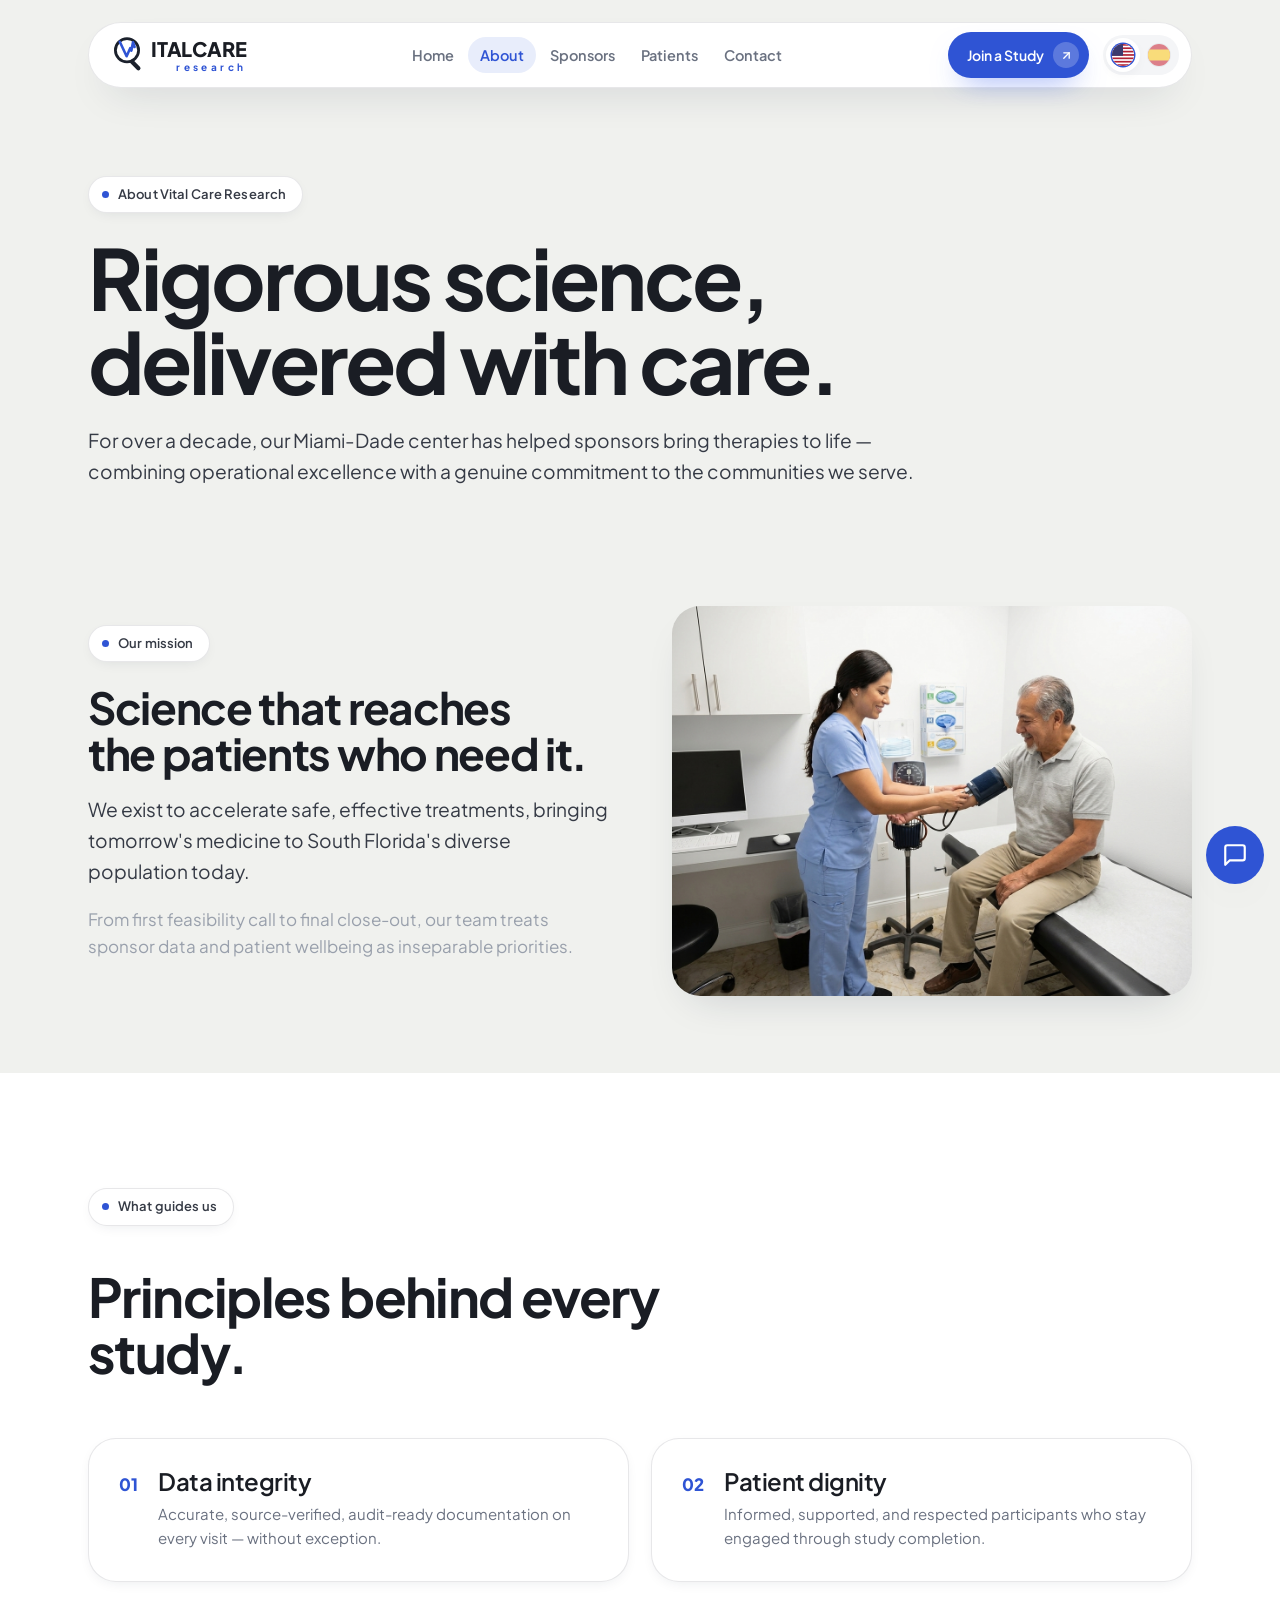
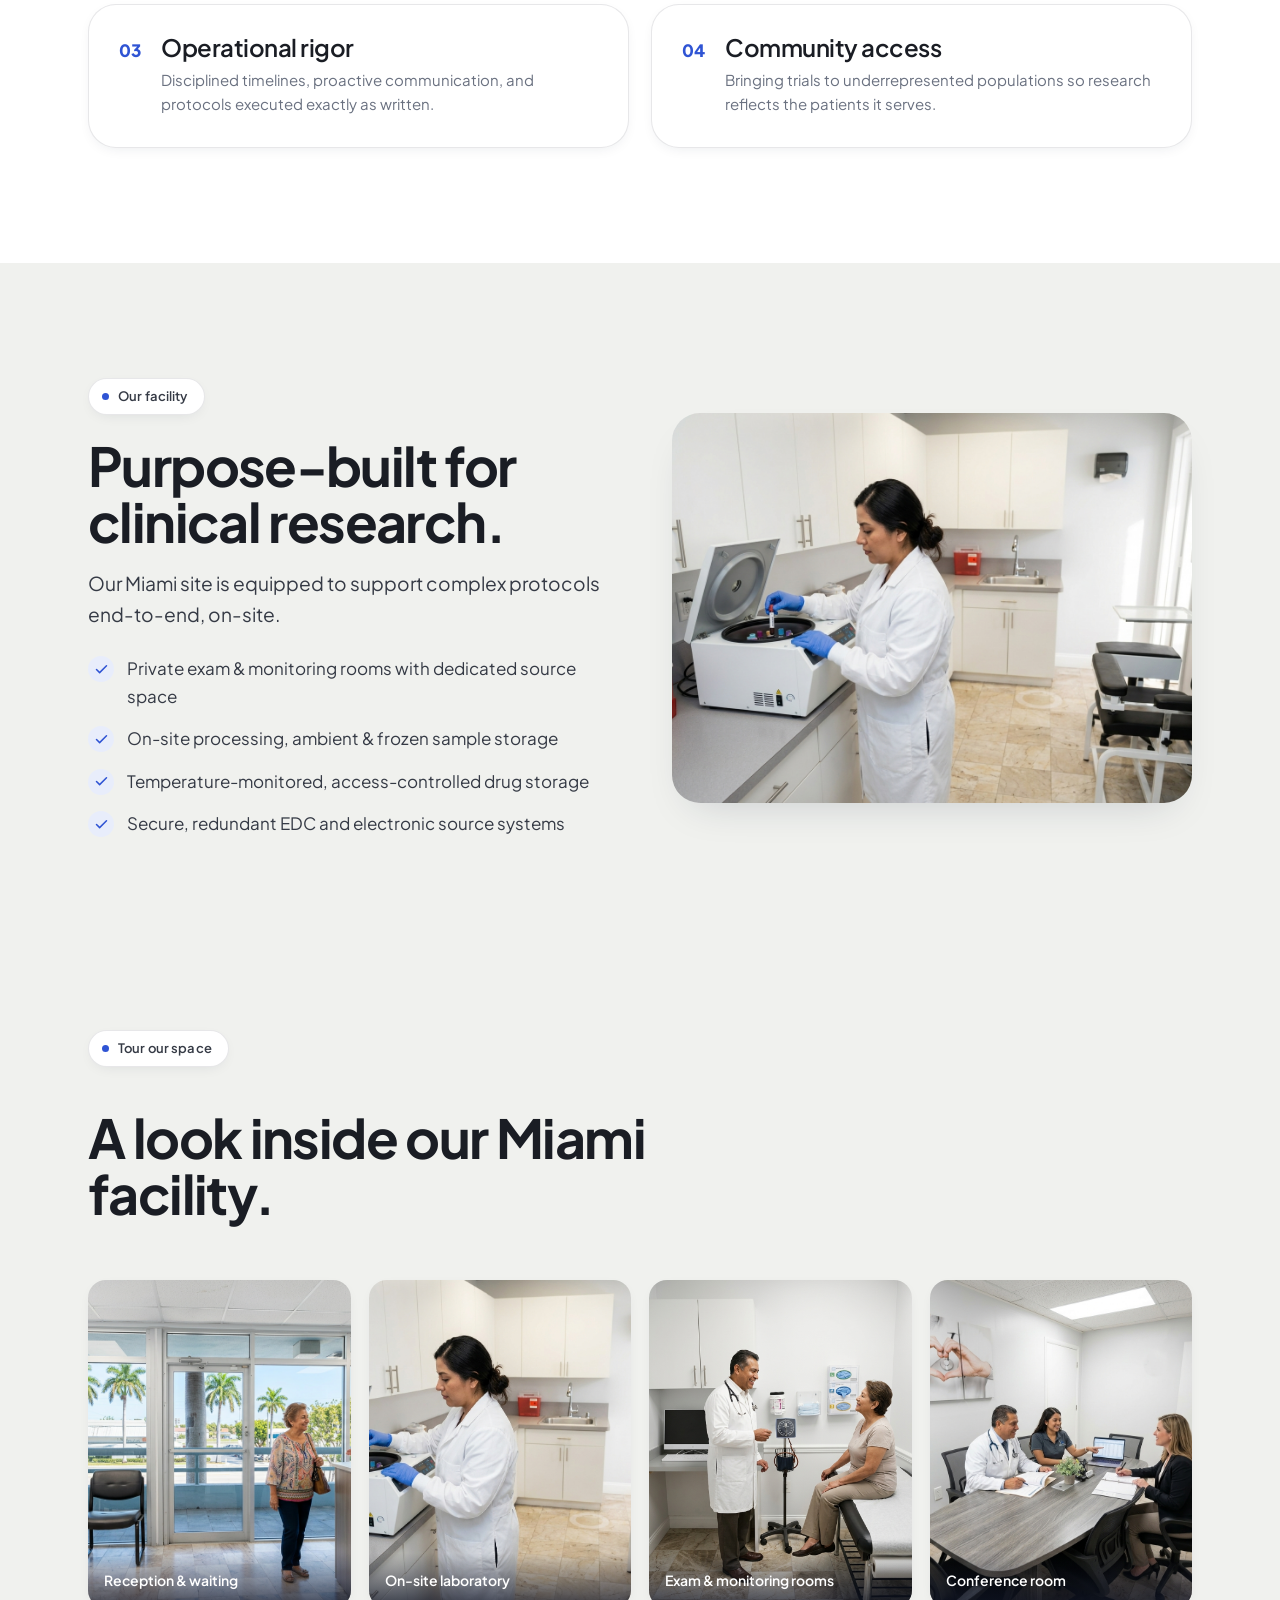
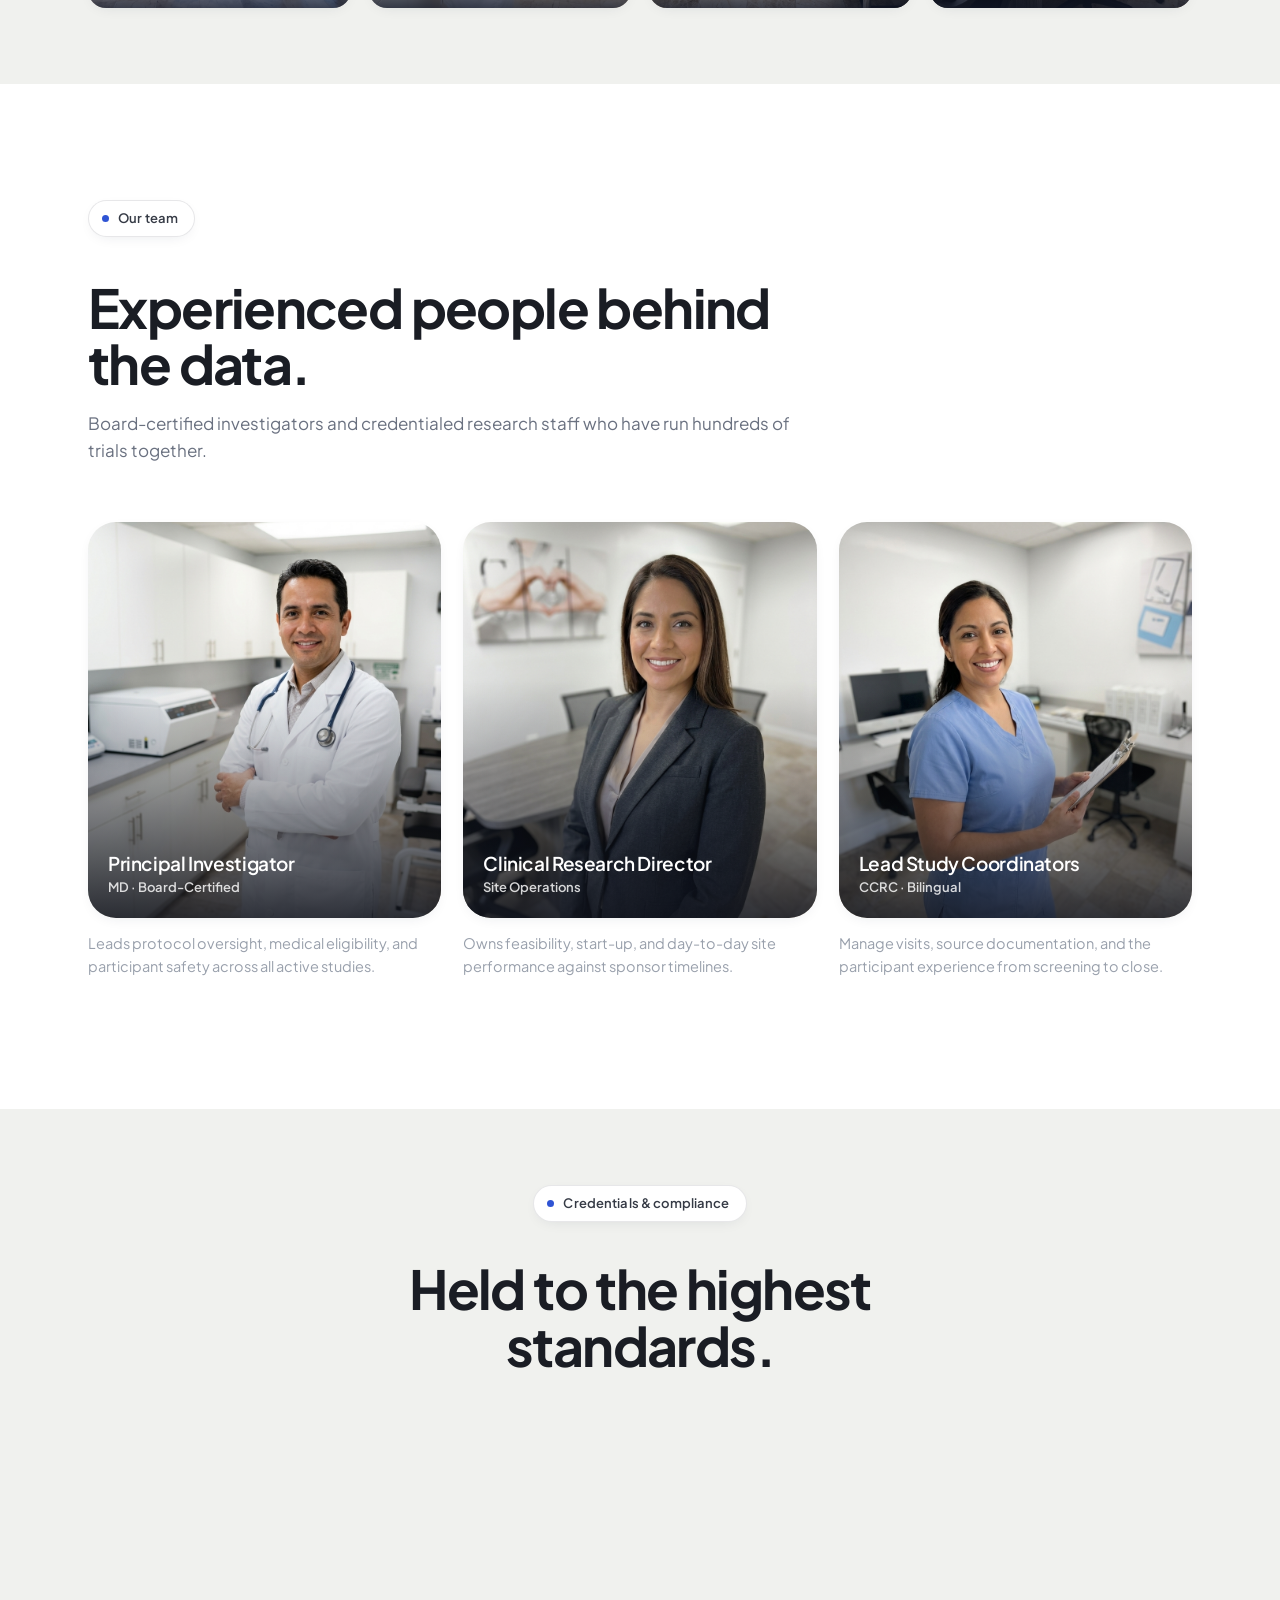
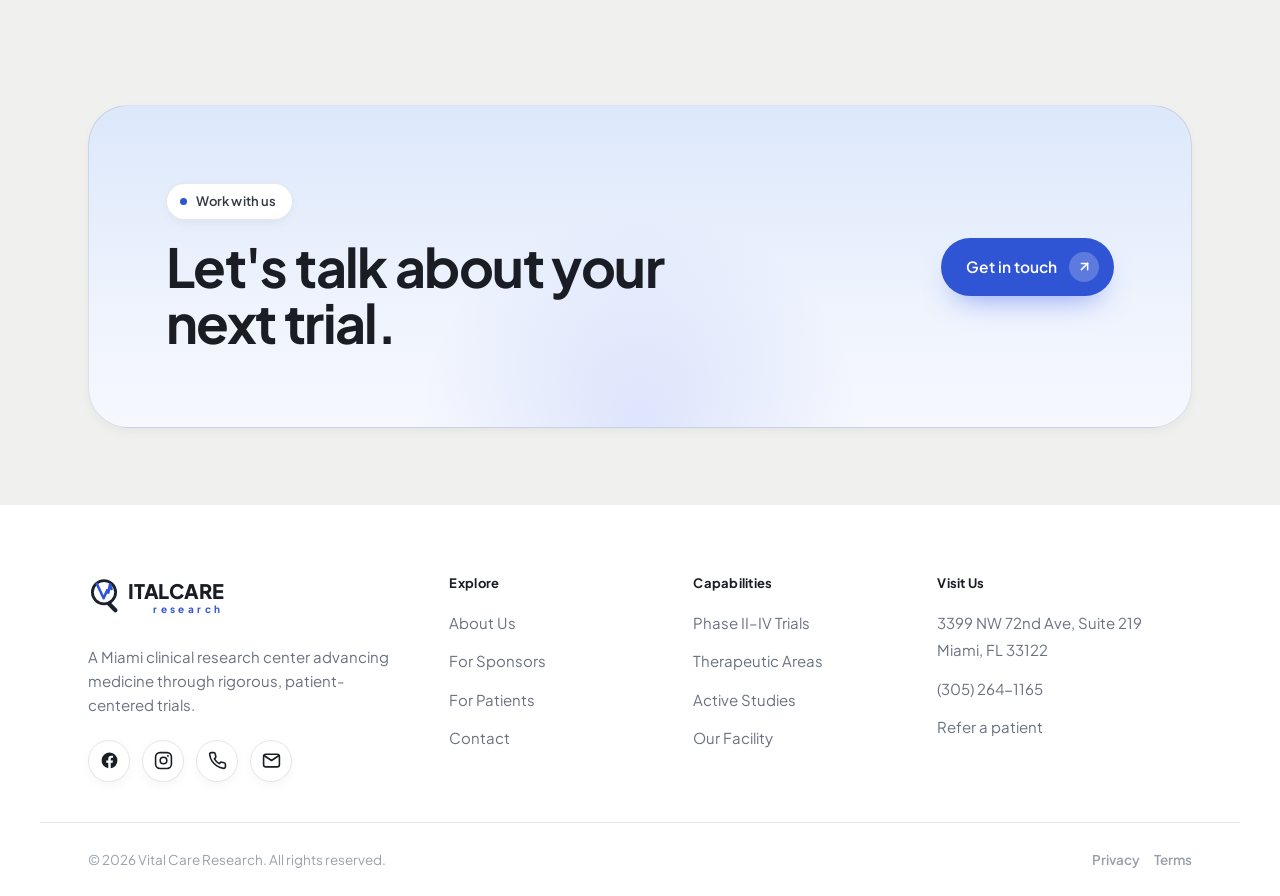
==== about.html @ e360ad40 "Update site content for psychiatry focus, contact info, and partner logos. Refresh phone and email, " ====
<!DOCTYPE html>
<html lang="en">
<head>
<meta charset="UTF-8">
<meta name="viewport" content="width=device-width, initial-scale=1, viewport-fit=cover">
<title>About — Vital Care Research</title>
<meta name="description" content="Learn about Vital Care Research, an experienced clinical research center in Miami, FL — our mission, our facility, our team, and our credentials.">
<link rel="icon" href="img/favicon.svg" type="image/svg+xml">
<link rel="preconnect" href="https://fonts.googleapis.com">
<link rel="preconnect" href="https://fonts.gstatic.com" crossorigin>
<link href="https://fonts.googleapis.com/css2?family=Plus+Jakarta+Sans:wght@400;500;600;700;800&display=swap" rel="stylesheet">
<link rel="stylesheet" href="assets/styles.css?v=11">
<style>
  .values-grid { display:grid; grid-template-columns:repeat(2,1fr); gap:22px; }
  .value { display:flex; gap:20px; align-items:flex-start; padding:30px; border:1px solid var(--line); border-radius:var(--radius-lg); background:var(--surface); box-shadow:var(--shadow-sm); transition:transform .3s var(--ease), box-shadow .3s; }
  .value:hover { transform:translateY(-5px); box-shadow:var(--shadow); }
  .value .n { font-weight:800; font-size:17px; color:var(--blue); flex:none; padding-top:2px; }
  .value h3 { margin-bottom:8px; }
  .value p { color:var(--body); font-size:15px; margin:0; }
  .team-grid { display:grid; grid-template-columns:repeat(3,1fr); gap:24px; }
  .member .avatar { width:100%; aspect-ratio:1/1.08; }
  .member h3 { font-size:20px; margin-top:18px; }
  .member .role { display:inline-block; font-size:12.5px; font-weight:600; color:var(--blue-deep); background:var(--blue-soft); padding:4px 12px; border-radius:100px; margin-top:8px; }
  .member p { color:var(--body); font-size:14.5px; margin-top:12px; }
  .creds { display:grid; grid-template-columns:repeat(4,1fr); gap:18px; }
  .cred { padding:28px; border:1px solid var(--line); border-radius:var(--radius-lg); background:var(--surface); box-shadow:var(--shadow-sm); text-align:center; }
  .cred .k { font-weight:800; font-size:21px; color:var(--green); }
  .cred .v { font-size:12.5px; font-weight:500; color:var(--muted); margin-top:8px; }
  @media (max-width:900px){ .values-grid,.team-grid{ grid-template-columns:1fr; } .creds{ grid-template-columns:1fr 1fr; } }
  @media (max-width:460px){ .creds{ grid-template-columns:1fr; } .value{ padding:22px; } }
</style>
</head>
<body data-page="about">
<div id="site-header"></div>

<section class="page-hero" data-screen-label="About hero">
  <div class="wrap">
    <span class="eyebrow reveal in"><span data-es="Acerca de Vital Care Research">About Vital Care Research</span></span>
    <h1 class="display reveal in" data-d="1" style="margin-top:22px; max-width:16ch;"><span data-es="Ciencia rigurosa, brindada con cuidado.">Rigorous science, delivered with care.</span></h1>
    <p class="lead reveal in" data-d="2"><span data-es="Durante más de una década, nuestro centro en Miami-Dade ha ayudado a los patrocinadores a dar vida a terapias, combinando la excelencia operativa con un compromiso genuino con las comunidades a las que servimos.">For over a decade, our Miami-Dade center has helped sponsors bring therapies to life — combining operational excellence with a genuine commitment to the communities we serve.</span></p>
  </div>
</section>

<!-- mission -->
<section class="section section--tight">
  <div class="wrap split">
    <div class="reveal">
      <span class="eyebrow"><span data-es="Nuestra misión">Our mission</span></span>
      <h2 class="title" style="margin-top:22px; font-size:clamp(28px,3.6vw,44px)"><span data-es="Ciencia que llega a quienes la necesitan.">Science that reaches<br>the patients who need it.</span></h2>
      <p class="lead" style="margin-top:18px;"><span data-es="Existimos para acelerar tratamientos seguros y eficaces, llevando la medicina del mañana a la diversa población del sur de Florida hoy.">We exist to accelerate safe, effective treatments, bringing tomorrow's medicine to South Florida's diverse population today.</span></p>
      <p class="muted"><span data-es="Desde la primera llamada de viabilidad hasta el cierre final, nuestro equipo trata los datos del patrocinador y el bienestar del paciente como prioridades inseparables.">From first feasibility call to final close-out, our team treats sponsor data and patient wellbeing as inseparable priorities.</span></p>
    </div>
    <div class="reveal" data-d="2">
      <img class="photo" src="img/bp.png" alt="Clinician taking a patient blood pressure" style="width:100%; aspect-ratio:4/3; border-radius:28px;">
    </div>
  </div>
</section>

<!-- values -->
<section class="section" style="background:var(--surface);" data-screen-label="Values">
  <div class="wrap">
    <div class="sec-head reveal">
      <span class="eyebrow"><span data-es="Lo que nos guía">What guides us</span></span>
      <h2 class="title" style="margin-top:22px;"><span data-es="Principios detrás de cada estudio.">Principles behind every study.</span></h2>
    </div>
    <div class="values-grid">
      <div class="value reveal"><span class="n">01</span><div><h3><span data-es="Integridad de los datos">Data integrity</span></h3><p><span data-es="Documentación precisa, verificada en la fuente y lista para auditorías en cada visita, sin excepción.">Accurate, source-verified, audit-ready documentation on every visit — without exception.</span></p></div></div>
      <div class="value reveal" data-d="1"><span class="n">02</span><div><h3><span data-es="Dignidad del paciente">Patient dignity</span></h3><p><span data-es="Participantes informados, apoyados y respetados que permanecen comprometidos hasta completar el estudio.">Informed, supported, and respected participants who stay engaged through study completion.</span></p></div></div>
      <div class="value reveal" data-d="2"><span class="n">03</span><div><h3><span data-es="Rigor operativo">Operational rigor</span></h3><p><span data-es="Cronogramas disciplinados, comunicación proactiva y protocolos ejecutados exactamente como están escritos.">Disciplined timelines, proactive communication, and protocols executed exactly as written.</span></p></div></div>
      <div class="value reveal" data-d="3"><span class="n">04</span><div><h3><span data-es="Acceso comunitario">Community access</span></h3><p><span data-es="Llevando los ensayos a poblaciones subrepresentadas para que la investigación refleje a los pacientes a los que sirve.">Bringing trials to underrepresented populations so research reflects the patients it serves.</span></p></div></div>
    </div>
  </div>
</section>

<!-- facility -->
<section class="section">
  <div class="wrap split">
    <div class="reveal" data-d="1" style="order:2;">
      <img class="photo" src="img/room.png" alt="Exam and monitoring room" style="width:100%; aspect-ratio:4/3; border-radius:28px;">
    </div>
    <div class="reveal" style="order:1;">
      <span class="eyebrow"><span data-es="Nuestras instalaciones">Our facility</span></span>
      <h2 class="title" style="margin-top:22px;"><span data-es="Diseñadas específicamente para la investigación clínica.">Purpose-built for clinical research.</span></h2>
      <p class="lead" style="margin-top:18px;"><span data-es="Nuestro sitio de Miami está equipado para respaldar protocolos complejos de principio a fin, en el sitio.">Our Miami site is equipped to support complex protocols end-to-end, on-site.</span></p>
      <ul class="ticks" style="margin-top:26px;">
        <li><span class="tk"><svg viewBox="0 0 24 24" fill="none" stroke="currentColor" stroke-width="2.4" stroke-linecap="round" stroke-linejoin="round"><polyline points="20 6 9 17 4 12"/></svg></span><span data-es="Salas privadas de examen y monitoreo con espacio dedicado para documentos fuente">Private exam &amp; monitoring rooms with dedicated source space</span></li>
        <li><span class="tk"><svg viewBox="0 0 24 24" fill="none" stroke="currentColor" stroke-width="2.4" stroke-linecap="round" stroke-linejoin="round"><polyline points="20 6 9 17 4 12"/></svg></span><span data-es="Procesamiento en el sitio y almacenamiento de muestras a temperatura ambiente y congeladas">On-site processing, ambient &amp; frozen sample storage</span></li>
        <li><span class="tk"><svg viewBox="0 0 24 24" fill="none" stroke="currentColor" stroke-width="2.4" stroke-linecap="round" stroke-linejoin="round"><polyline points="20 6 9 17 4 12"/></svg></span><span data-es="Almacenamiento de medicamentos con temperatura monitoreada y acceso controlado">Temperature-monitored, access-controlled drug storage</span></li>
        <li><span class="tk"><svg viewBox="0 0 24 24" fill="none" stroke="currentColor" stroke-width="2.4" stroke-linecap="round" stroke-linejoin="round"><polyline points="20 6 9 17 4 12"/></svg></span><span data-es="Sistemas EDC y de fuente electrónica seguros y redundantes">Secure, redundant EDC and electronic source systems</span></li>
      </ul>
    </div>
  </div>
</section>

<!-- room gallery -->
<section class="section section--tight" data-screen-label="Facility gallery">
  <div class="wrap">
    <div class="sec-head reveal">
      <span class="eyebrow"><span data-es="Recorra nuestro espacio">Tour our space</span></span>
      <h2 class="title" style="margin-top:22px;"><span data-es="Un vistazo a nuestras instalaciones en Miami.">A look inside our Miami facility.</span></h2>
    </div>
    <div class="gallery reveal">
      <figure><img src="img/reception.png" alt="Reception and waiting area"><figcaption><span data-es="Recepción y sala de espera">Reception &amp; waiting</span></figcaption></figure>
      <figure><img src="img/room.png" alt="On-site laboratory"><figcaption><span data-es="Laboratorio en el sitio">On-site laboratory</span></figcaption></figure>
      <figure><img src="img/hero.png" alt="Exam and monitoring room"><figcaption><span data-es="Salas de examen y monitoreo">Exam &amp; monitoring rooms</span></figcaption></figure>
      <figure><img src="img/sponsor.png" alt="Conference room"><figcaption><span data-es="Sala de conferencias">Conference room</span></figcaption></figure>
    </div>
  </div>
</section>

<!-- team -->
<section class="section" style="background:var(--surface);" data-screen-label="Team">
  <div class="wrap">
    <div class="sec-head reveal">
      <span class="eyebrow"><span data-es="Nuestro equipo">Our team</span></span>
      <h2 class="title" style="margin-top:22px;"><span data-es="Personas con experiencia detrás de los datos.">Experienced people behind the data.</span></h2>
      <p><span data-es="Investigadores certificados por la junta y personal de investigación acreditado que han realizado cientos de ensayos juntos.">Board-certified investigators and credentialed research staff who have run hundreds of trials together.</span></p>
    </div>
    <div class="spec-grid">
      <div class="reveal"><div class="spec"><img class="fill" src="img/pi.png" alt="Principal Investigator"><div class="ov"></div><div class="meta"><h3><span data-es="Investigador Principal">Principal Investigator</span></h3><div class="role"><span data-es="MD · Certificado por la Junta">MD · Board-Certified</span></div></div></div><p class="muted" style="margin-top:14px; font-size:14.5px;"><span data-es="Dirige la supervisión de protocolos, la elegibilidad médica y la seguridad de los participantes en todos los estudios activos.">Leads protocol oversight, medical eligibility, and participant safety across all active studies.</span></p></div>
      <div class="reveal" data-d="1"><div class="spec"><img class="fill" src="img/dir.png" alt="Clinical Research Director"><div class="ov"></div><div class="meta"><h3><span data-es="Directora de Investigación Clínica">Clinical Research Director</span></h3><div class="role"><span data-es="Operaciones del Sitio">Site Operations</span></div></div></div><p class="muted" style="margin-top:14px; font-size:14.5px;"><span data-es="Responsable de la viabilidad, la puesta en marcha y el desempeño diario del sitio frente a los cronogramas del patrocinador.">Owns feasibility, start-up, and day-to-day site performance against sponsor timelines.</span></p></div>
      <div class="reveal" data-d="2"><div class="spec"><img class="fill" src="img/coord.png" alt="Lead Study Coordinators"><div class="ov"></div><div class="meta"><h3><span data-es="Coordinadoras Principales de Estudio">Lead Study Coordinators</span></h3><div class="role"><span data-es="CCRC · Bilingüe">CCRC · Bilingual</span></div></div></div><p class="muted" style="margin-top:14px; font-size:14.5px;"><span data-es="Gestionan las visitas, la documentación fuente y la experiencia del participante desde la selección hasta el cierre.">Manage visits, source documentation, and the participant experience from screening to close.</span></p></div>
    </div>
  </div>
</section>

<!-- credentials -->
<section class="section section--tight">
  <div class="wrap">
    <div class="sec-head sec-head--center reveal">
      <span class="eyebrow"><span data-es="Credenciales y cumplimiento">Credentials &amp; compliance</span></span>
      <h2 class="title" style="margin-top:18px;"><span data-es="Sujetos a los más altos estándares.">Held to the highest standards.</span></h2>
    </div>
    <div class="creds reveal">
      <div class="cred"><div class="k">ICH-GCP</div><div class="v"><span data-es="Buenas Prácticas Clínicas">Good Clinical Practice</span></div></div>
      <div class="cred"><div class="k">FDA 21 CFR</div><div class="v"><span data-es="Cumple la Parte 11">Part 11 Compliant</span></div></div>
      <div class="cred"><div class="k">IRB</div><div class="v"><span data-es="Listo para IRB Central y Local">Central &amp; Local Ready</span></div></div>
      <div class="cred"><div class="k">HIPAA</div><div class="v"><span data-es="Privacidad protegida">Privacy Safeguarded</span></div></div>
    </div>
  </div>
</section>

<!-- CTA -->
<section class="section section--tight">
  <div class="wrap">
    <div class="cta-band reveal">
      <div class="glow"></div>
      <div style="position:relative; z-index:2; display:flex; justify-content:space-between; align-items:center; gap:40px; flex-wrap:wrap;">
        <div style="max-width:560px;">
          <span class="eyebrow"><span data-es="Trabaje con nosotros">Work with us</span></span>
          <h2 class="title" style="margin-top:18px;"><span data-es="Hablemos de su próximo ensayo.">Let's talk about your next trial.</span></h2>
        </div>
        <a class="btn btn-primary" href="contact.html"><span data-es="Póngase en contacto">Get in touch</span><span class="circle"><svg viewBox="0 0 24 24" fill="none" stroke="currentColor" stroke-width="2.4" stroke-linecap="round" stroke-linejoin="round"><line x1="7" y1="17" x2="17" y2="7"/><polyline points="7 7 17 7 17 17"/></svg></span></a>
      </div>
    </div>
  </div>
</section>

<div id="site-footer"></div>
<script src="assets/i18n.js?v=11"></script>
<script src="assets/site.js?v=11"></script>
<script src="assets/chatbot.js?v=11"></script>
</body>
</html>
---- assets/styles.css ----
/* ============================================================
   VITAL CARE RESEARCH — Design System v3
   Azure blue + forest green · glassy, rounded, airy, human
   ============================================================ */

:root {
  /* surfaces */
  --bg:      #f0f1ee;   /* light cool-gray page */
  --surface: #ffffff;   /* cards */
  --panel:   #f4f5f7;   /* inner panels */

  /* ink / text */
  --ink:   #1a1d24;     /* headings (cool charcoal) */
  --ink-2: #353a45;
  --body:  #6a7180;     /* body text */
  --muted: #99a0ac;

  /* brand — deep confident blue */
  --blue:      #2f54d4;
  --blue-deep: #2442ad;
  --blue-soft: #e8edfb;

  /* dark — charcoal ink (repurposed) */
  --green:      #1b212c;
  --green-deep: #11151d;
  --green-soft: #eef0f3;

  /* lines */
  --line:   rgba(20,25,40,0.10);
  --line-2: rgba(20,25,40,0.055);

  --f-sans: "Plus Jakarta Sans", system-ui, -apple-system, sans-serif;

  --maxw: 1200px;
  --pad: clamp(18px, 4vw, 48px);
  --radius: 18px;
  --radius-lg: 28px;
  --radius-xl: 40px;

  --shadow-sm: 0 4px 16px -8px rgba(25,35,60,0.16);
  --shadow:    0 18px 44px -22px rgba(25,35,60,0.22);
  --shadow-lg: 0 40px 90px -34px rgba(25,35,60,0.28);

  --ease: cubic-bezier(.22,.61,.36,1);
}

* { box-sizing: border-box; }
html { scroll-behavior: smooth; }

body {
  margin: 0;
  background: var(--bg);
  color: var(--body);
  font-family: var(--f-sans);
  font-size: 17px;
  line-height: 1.62;
  -webkit-font-smoothing: antialiased;
  text-rendering: optimizeLegibility;
  overflow-x: hidden;
}

img { max-width: 100%; display: block; }
a { color: inherit; text-decoration: none; }

/* ---------- layout ---------- */
.wrap { max-width: var(--maxw); margin: 0 auto; padding-inline: var(--pad); }
.section { position: relative; z-index: 1; padding-block: clamp(64px, 9vw, 128px); }
.section--tight { padding-block: clamp(44px, 6vw, 84px); }

/* rounded white "sheet" sections (Mind Haven style) */
.sheet { background: var(--surface); border-radius: var(--radius-xl); box-shadow: var(--shadow-sm); }
.sheet-wrap { max-width: 1320px; margin: 0 auto; padding-inline: clamp(12px, 2.4vw, 28px); }

/* ---------- typography ---------- */
h1, h2, h3, h4 { font-family: var(--f-sans); font-weight: 700; line-height: 1.05; letter-spacing: -0.02em; margin: 0; color: var(--ink); }
.display { font-size: clamp(42px, 6.6vw, 84px); font-weight: 700; letter-spacing: -0.035em; line-height: 1.0; }
h2.title { font-size: clamp(30px, 4.2vw, 54px); font-weight: 700; letter-spacing: -0.03em; }
h3 { font-size: clamp(19px, 1.9vw, 24px); font-weight: 600; }
p { margin: 0 0 1em; }
.lead { font-size: clamp(17px, 1.5vw, 21px); line-height: 1.6; color: var(--ink-2); max-width: 60ch; }
.muted { color: var(--muted); }

/* pill section label (outlined) */
.eyebrow {
  display: inline-flex; align-items: center; gap: 9px;
  font-size: 13px; font-weight: 600; letter-spacing: 0.01em;
  color: var(--ink-2); background: var(--surface); border: 1px solid var(--line);
  padding: 7px 16px 7px 13px; border-radius: 100px; box-shadow: var(--shadow-sm);
}
.eyebrow::before { content: ""; width: 7px; height: 7px; border-radius: 50%; background: var(--blue); }
.eyebrow--light { color: #fff; background: rgba(255,255,255,0.16); border-color: rgba(255,255,255,0.25); backdrop-filter: blur(6px); box-shadow: none; }
.eyebrow--light::before { background: #fff; }

/* ---------- buttons ---------- */
.btn {
  display: inline-flex; align-items: center; gap: 12px;
  font-family: var(--f-sans); font-weight: 600; font-size: 15.5px;
  padding: 13px 14px 13px 24px; border-radius: 100px;
  border: 1.5px solid transparent; cursor: pointer;
  transition: transform .25s var(--ease), box-shadow .25s var(--ease), background .25s, color .25s, border-color .25s;
  white-space: nowrap;
}
.btn.no-circle { padding: 14px 26px; }
.btn .circle {
  width: 30px; height: 30px; border-radius: 50%; flex: none;
  display: inline-flex; align-items: center; justify-content: center;
  background: rgba(255,255,255,0.22); transition: transform .3s var(--ease), background .3s;
}
.btn .circle svg { width: 15px; height: 15px; }
.btn:hover .circle { transform: rotate(-45deg); }

.btn-primary { background: var(--blue); color: #fff; box-shadow: 0 14px 30px -14px rgba(47,86,236,0.6); }
.btn-primary:hover { background: var(--blue-deep); transform: translateY(-2px); box-shadow: 0 20px 42px -16px rgba(47,86,236,0.7); }
.btn-dark { background: var(--green); color: #fff; box-shadow: 0 14px 30px -14px rgba(27,33,44,0.55); }
.btn-dark:hover { background: var(--green-deep); transform: translateY(-2px); }
.btn-blue { background: var(--blue); color: #fff; box-shadow: 0 14px 30px -14px rgba(47,86,236,0.6); }
.btn-blue:hover { background: var(--blue-deep); transform: translateY(-2px); }
.btn-ghost { background: var(--surface); color: var(--ink); border-color: var(--line); box-shadow: var(--shadow-sm); }
.btn-ghost:hover { border-color: var(--blue); color: var(--blue); transform: translateY(-2px); }
.btn-ghost .circle { background: var(--blue-soft); color: var(--blue); }
.btn-outline { background: transparent; color: #fff; border-color: rgba(255,255,255,0.55); }
.btn-outline:hover { background: rgba(255,255,255,0.12); transform: translateY(-2px); }
.btn-outline .circle { background: rgba(255,255,255,0.18); }
.btn-light { background: #fff; color: var(--blue); box-shadow: var(--shadow); }
.btn-light:hover { transform: translateY(-2px); box-shadow: var(--shadow-lg); }
.btn-light .circle { background: var(--blue-soft); }

/* ---------- header / floating pill nav ---------- */
.site-header { position: sticky; top: 0; z-index: 60; padding-top: clamp(12px, 1.8vw, 22px); transition: padding .3s; }
.site-header.scrolled { padding-top: 10px; }
.nav {
  position: relative;
  width: 100%;
  background: var(--surface); border: 1px solid var(--line);
  border-radius: 100px; box-shadow: var(--shadow);
  display: flex; align-items: center; justify-content: space-between;
  height: 66px; padding: 0 12px 0 22px;
}
.nav-links { display: flex; align-items: center; gap: 2px; list-style: none; margin: 0; padding: 0; }
.nav-links a:not(.btn) { font-weight: 600; font-size: 14.5px; color: var(--body); padding: 9px 12px; border-radius: 100px; transition: color .2s, background .2s; }
.nav-menu-cta { display: none; }
.nav-links a:not(.btn):hover { color: var(--ink); background: var(--panel); }
.nav-links a:not(.btn).active { color: var(--blue); background: var(--blue-soft); }
.nav-right { display: flex; align-items: center; gap: 14px; }
.nav-phone { font-weight: 600; font-size: 14.5px; color: var(--body); display: inline-flex; align-items: center; gap: 8px; white-space: nowrap; }
.nav-phone:hover { color: var(--blue); }
.nav-phone svg { width: 16px; height: 16px; color: var(--blue); }

/* logo lockup */
.logo { display: inline-flex; align-items: center; gap: 0px; }
.logo .mark { width: 40px; height: 40px; flex: none; color: var(--green); }
.logo .word { display: flex; flex-direction: column; line-height: 1; }
.logo .word .top { font-weight: 800; font-size: 20px; letter-spacing: -0.01em; color: var(--ink); }
.logo .word .sub { font-weight: 700; font-size: 10px; letter-spacing: 0.34em; color: var(--blue); text-transform: lowercase; align-self: flex-end; margin-top: 3px; }
.logo .pulse-line { color: var(--blue); transform-origin: center; transform-box: fill-box; }
.logo:hover .pulse-line { animation: beat 1s var(--ease); }
@keyframes beat { 0%,100% { transform: scale(1); } 30% { transform: scale(1.1); } 45% { transform: scale(0.97); } }
.logo--light .mark { color: #fff; }
.logo--light .word .top { color: #fff; }
.logo--light .word .sub { color: rgba(255,255,255,0.85); }

.menu-btn { display: none; background: var(--panel); border: none; border-radius: 50%; width: 42px; height: 42px; cursor: pointer; align-items: center; justify-content: center; color: var(--ink); }
.menu-btn svg { width: 22px; height: 22px; }

/* compact nav CTA */
.nav .btn-primary { font-size: 14px; padding: 9px 9px 9px 18px; gap: 9px; }
.nav .btn-primary .circle { width: 26px; height: 26px; }
.nav .btn-primary .circle svg { width: 13px; height: 13px; }

/* language toggle (flags) */
.lang-toggle { display: inline-flex; align-items: center; gap: 2px; background: var(--panel); border-radius: 100px; padding: 3px; }
.lang-btn { display: inline-flex; align-items: center; justify-content: center; width: 34px; height: 34px; border: none; background: transparent; border-radius: 50%; cursor: pointer; padding: 0; transition: background .2s, transform .2s; position: relative; }
.lang-btn:hover { transform: translateY(-1px); }
.lang-btn .flag { width: 22px; height: 22px; border-radius: 50%; overflow: hidden; box-shadow: 0 0 0 1px var(--line); display: block; opacity: .5; transition: opacity .2s; }
.lang-btn.active { background: var(--surface); box-shadow: var(--shadow-sm); }
.lang-btn.active .flag { opacity: 1; box-shadow: 0 0 0 1.5px var(--blue); }
.lang-btn .flag svg { width: 100%; height: 100%; display: block; }

/* ---------- footer ---------- */
.site-footer { position: relative; z-index: 1; background: var(--surface); }
.footer-grid { display: grid; grid-template-columns: 1.6fr 1fr 1fr 1.3fr; gap: 48px; padding-block: 72px 40px; }
.footer-grid h4 { font-size: 13px; letter-spacing: 0.02em; color: var(--ink); margin-bottom: 18px; font-weight: 700; }
.footer-grid ul { list-style: none; margin: 0; padding: 0; display: flex; flex-direction: column; gap: 11px; }
.footer-grid a { color: var(--body); font-size: 15px; transition: color .2s; }
.footer-grid a:hover { color: var(--green); }
.footer-blurb { color: var(--body); font-size: 15px; max-width: 32ch; margin-top: 20px; }
.footer-social { display: flex; gap: 12px; margin-top: 22px; }
.footer-social a { width: 42px; height: 42px; border-radius: 50%; display: inline-flex; align-items: center; justify-content: center; background: var(--surface); border: 1px solid var(--line); color: var(--ink); box-shadow: var(--shadow-sm); transition: transform .25s var(--ease), background .25s, color .25s, border-color .25s; }
.footer-social a:hover { background: var(--blue); color: #fff; border-color: var(--blue); transform: translateY(-3px); }
.footer-social svg { width: 19px; height: 19px; }
.footer-bottom { display: flex; justify-content: space-between; align-items: center; gap: 20px; flex-wrap: wrap; padding-block: 26px; border-top: 1px solid var(--line); color: var(--muted); font-size: 13.5px; }
.footer-legal { display: inline-flex; align-items: center; gap: 14px; }
.footer-legal a { color: var(--muted); font-weight: 600; transition: color .2s; }
.footer-legal a:hover { color: var(--blue); }

/* legal pages */
.legal { max-width: 760px; }
.legal .updated { font-size: 14px; color: var(--muted); margin-top: 12px; }
.legal h2 { font-size: clamp(20px, 2.2vw, 26px); margin: 2.2em 0 0.65em; }
.legal h2:first-of-type { margin-top: 0; }
.legal p, .legal li { color: var(--body); font-size: 16px; line-height: 1.65; }
.legal ul { margin: 0.6em 0 1em; padding-left: 1.25em; }
.legal li { margin-bottom: 0.45em; }
.legal a { color: var(--blue); font-weight: 600; }
.legal a:hover { color: var(--blue-deep); }

/* ---------- cards ---------- */
.card { background: var(--surface); border: 1px solid var(--line); border-radius: var(--radius-lg); padding: 32px; box-shadow: var(--shadow-sm); transition: transform .35s var(--ease), box-shadow .35s; position: relative; overflow: hidden; }
.card:hover { transform: translateY(-6px); box-shadow: var(--shadow); }
.card .ico { width: 56px; height: 56px; border-radius: 16px; display: flex; align-items: center; justify-content: center; background: var(--blue-soft); color: var(--blue-deep); margin-bottom: 22px; animation: icoFloat 3.6s ease-in-out infinite; }
.card .ico svg { width: 27px; height: 27px; transform-origin: center; transition: transform .4s var(--ease); animation: icoPulse 2.8s ease-in-out infinite; }
.card:nth-child(2) .ico svg { animation-delay: .45s; }
.card:nth-child(3) .ico svg { animation-delay: .9s; }
.card:nth-child(4) .ico svg { animation-delay: 1.3s; }
.card:nth-child(5) .ico svg { animation-delay: .6s; }
.card:nth-child(6) .ico svg { animation-delay: 1.05s; }
.card:hover .ico { animation: none; }
.card:hover .ico svg { animation-play-state: paused; transform: scale(1.16); }
@keyframes icoFloat { 0%,100% { transform: translateY(0); } 50% { transform: translateY(-4px); } }
@keyframes icoPulse { 0%,100% { transform: scale(1) rotate(0deg); } 50% { transform: scale(1.13) rotate(-2deg); } }
/* ECG / heartbeat draw */
.ico .ecg { stroke-dasharray: 44; stroke-dashoffset: 44; animation: ecgDraw 2.6s ease-in-out infinite; }
@keyframes ecgDraw { 0% { stroke-dashoffset: 44; } 45% { stroke-dashoffset: 0; } 80%,100% { stroke-dashoffset: 0; } }
.card:hover .ico .ecg { animation-duration: 1.1s; }
@media (prefers-reduced-motion: reduce) { .card .ico, .card .ico svg, .ico .ecg { animation: none !important; } }
.card h3 { margin-bottom: 10px; }
.card p { color: var(--body); font-size: 15.5px; margin: 0; }
.card.green .ico { background: var(--blue-soft); color: var(--blue-deep); }

.panel { background: var(--surface); border: 1px solid var(--line); border-radius: var(--radius-lg); box-shadow: var(--shadow); }

/* glass (over blue hero) */
.glass { background: rgba(255,255,255,0.13); backdrop-filter: blur(16px) saturate(140%); -webkit-backdrop-filter: blur(16px) saturate(140%); border: 1px solid rgba(255,255,255,0.26); border-radius: var(--radius-lg); color: #fff; box-shadow: 0 20px 50px -20px rgba(8,30,60,0.45); }

/* ---------- stats ---------- */
.stats { display: grid; grid-template-columns: repeat(4, 1fr); gap: 20px; }
.stat { background: var(--surface); border: 1px solid var(--line); border-radius: var(--radius-lg); padding: 34px 30px; box-shadow: var(--shadow-sm); transition: transform .35s var(--ease), box-shadow .35s; }
.stat:hover { transform: translateY(-4px); box-shadow: var(--shadow); }
.stat .num { font-weight: 700; font-size: clamp(38px, 4.4vw, 56px); letter-spacing: -0.04em; line-height: 1; color: var(--green); display: flex; align-items: baseline; gap: 3px; }
.stat .num .suf { color: var(--blue); }
.stat .lbl { margin-top: 12px; color: var(--muted); font-size: 14.5px; font-weight: 500; }

/* ---------- placeholder media ---------- */
.ph { position: relative; border-radius: var(--radius-lg); overflow: hidden; background: linear-gradient(160deg, var(--blue-soft), var(--panel)); border: 1px solid var(--line); display: flex; align-items: center; justify-content: center; color: var(--muted); }
.ph .tag { font-size: 12.5px; font-weight: 600; letter-spacing: 0.02em; color: var(--muted); background: rgba(255,255,255,0.78); padding: 8px 14px; border-radius: 100px; border: 1px solid var(--line); }
image-slot { border-radius: var(--radius-lg); box-shadow: var(--shadow); display: block; }

/* ---------- chips ---------- */
.chip { display: inline-flex; align-items: center; gap: 9px; font-size: 14px; font-weight: 600; padding: 10px 18px; border-radius: 100px; border: 1px solid var(--line); color: var(--ink-2); background: var(--surface); box-shadow: var(--shadow-sm); transition: all .25s var(--ease); }
.chip:hover { border-color: var(--blue); color: var(--blue-deep); transform: translateY(-2px); }
.chip .dot { width: 8px; height: 8px; border-radius: 50%; background: var(--blue); }

/* ---------- scroll reveal ---------- */
.reveal { opacity: 0; transform: translateY(24px); transition: opacity .7s var(--ease), transform .7s var(--ease); }
.reveal.in { opacity: 1; transform: none; }
.reveal[data-d="1"] { transition-delay: .08s; }
.reveal[data-d="2"] { transition-delay: .16s; }
.reveal[data-d="3"] { transition-delay: .24s; }
.reveal[data-d="4"] { transition-delay: .32s; }
@media (prefers-reduced-motion: reduce) { .reveal { opacity: 1; transform: none; transition: none; } * { animation: none !important; } }

/* ---------- HERO (light split, Mind Haven) ---------- */
.hero { position: relative; padding-block: clamp(16px, 2.4vw, 36px) clamp(40px, 6vw, 84px); }
.hero .hero-split { display: grid; grid-template-columns: 1.04fr 0.96fr; gap: clamp(32px, 5vw, 72px); align-items: center; }
.hero h1 { margin: 22px 0 0; }
.hero .sub { color: var(--body); font-size: clamp(17px,1.5vw,20px); max-width: 50ch; margin: 20px 0 0; }
.hero-cta { display: flex; gap: 14px; flex-wrap: wrap; margin-top: 34px; }
.hero-checks { display: flex; flex-wrap: wrap; gap: 10px 24px; margin-top: 28px; list-style: none; padding: 0; }
.hero-checks li { display: inline-flex; align-items: center; gap: 9px; font-size: 14.5px; font-weight: 600; color: var(--ink-2); }
.hero-checks li svg { width: 18px; height: 18px; color: var(--blue); flex: none; }
.rating-pill { display: inline-flex; align-items: center; gap: 10px; background: var(--surface); color: var(--ink); font-weight: 600; font-size: 14px; padding: 8px 16px; border-radius: 100px; box-shadow: var(--shadow-sm); border: 1px solid var(--line); }
.rating-pill .stars { color: #f5b53d; letter-spacing: 1px; }

/* hero photo + floating card */
.hero-photo-wrap { position: relative; }
.hero-photo { width: 100%; height: clamp(380px, 46vw, 540px); }
.hero-deco { position: absolute; inset: -16px -16px auto auto; width: 118px; height: 118px; border-radius: 50%; background: radial-gradient(circle at 35% 35%, #8aa3e6, var(--blue)); opacity: .85; z-index: -1; }
.hero-float { position: absolute; left: -22px; bottom: 32px; background: var(--surface); border: 1px solid var(--line); border-radius: 20px; padding: 16px 20px; box-shadow: var(--shadow-lg); display: flex; align-items: center; gap: 16px; }
.hero-float .ring-wrap { position: relative; width: 60px; height: 60px; flex: none; }
.hero-float .ring-wrap svg { width: 60px; height: 60px; transform: rotate(-90deg); }
.hero-float .ring-wrap b { position: absolute; inset: 0; display: flex; align-items: center; justify-content: center; font-weight: 800; font-size: 15px; color: var(--ink); }
.hero-float .big { font-weight: 800; font-size: 26px; color: var(--ink); line-height: 1; letter-spacing: -0.02em; }
.hero-float .lbl { font-size: 12.5px; color: var(--body); line-height: 1.35; margin-top: 4px; }
@media (max-width: 980px) { .hero .hero-split { grid-template-columns: 1fr; } .hero-photo { height: clamp(320px, 64vw, 460px); } .hero-float { left: 14px; bottom: 14px; } }

/* interior page hero (light) */
.page-hero { position: relative; padding-block: clamp(40px, 7vw, 88px) clamp(8px,2vw,24px); }
.page-hero .lead { margin-top: 22px; }

/* section header */
.sec-head { max-width: 720px; margin-bottom: clamp(36px, 4.5vw, 60px); }
.sec-head .eyebrow { margin-bottom: 20px; }
.sec-head p { color: var(--body); margin-top: 18px; }
.sec-head--center { margin-inline: auto; text-align: center; }
.sec-head--center .eyebrow { display: inline-flex; }

/* grid helpers */
.grid { display: grid; gap: 24px; }
.grid-3 { grid-template-columns: repeat(3, 1fr); }
.grid-2 { grid-template-columns: repeat(2, 1fr); }
.grid-4 { grid-template-columns: repeat(4, 1fr); }
.split { display: grid; grid-template-columns: 1fr 1fr; gap: clamp(36px, 5vw, 84px); align-items: center; }

/* CTA band (soft sky) */
.cta-band { position: relative; overflow: hidden; border-radius: var(--radius-xl); padding: clamp(44px, 6vw, 84px); background: linear-gradient(180deg, #dce8fb 0%, #eef3fd 60%, #f6f8fe 100%); border: 1px solid var(--line); box-shadow: var(--shadow-sm); }
.cta-band .glow { position: absolute; width: 480px; height: 480px; border-radius: 50%; background: radial-gradient(circle, rgba(47,86,236,0.12), transparent 65%); bottom: -240px; left: 50%; transform: translateX(-50%); pointer-events: none; }

/* CTA band with image/DNA background */
.cta-band--media { background: #0a1020 url("../img/cta-dna.png") center/cover no-repeat; }
.cta-band--media::after { content: ""; position: absolute; inset: 0; z-index: 1; background: linear-gradient(180deg, rgba(8,12,26,0.74) 0%, rgba(8,12,26,0.66) 45%, rgba(8,12,26,0.82) 100%); pointer-events: none; }
.cta-band--media > * { position: relative; z-index: 2; }
.cta-band--media h2, .cta-band--media h2 span { color: #fff; }
.cta-band--media .lead { color: rgba(255,255,255,0.92) !important; }

/* FAQ accordion (shared) */
details.faq { border-bottom: 1px solid var(--line); }
details.faq summary { list-style: none; cursor: pointer; padding: 24px 0; display: flex; justify-content: space-between; align-items: center; gap: 20px; font-weight: 700; font-size: clamp(18px,2vw,21px); color: var(--ink); }
details.faq summary::-webkit-details-marker { display: none; }
details.faq summary .pm { flex: none; width: 32px; height: 32px; border-radius: 50%; display: flex; align-items: center; justify-content: center; transition: all .3s var(--ease); color: var(--blue-deep); background: var(--blue-soft); }
details[open].faq summary .pm { transform: rotate(45deg); color: #fff; background: var(--blue); }
details.faq .ans { color: var(--body); padding: 0 50px 26px 0; max-width: 70ch; }

/* list w/ ticks */
.ticks { list-style: none; margin: 0; padding: 0; display: flex; flex-direction: column; gap: 15px; }
.ticks li { display: flex; gap: 13px; align-items: flex-start; color: var(--ink-2); }
.ticks li .tk { flex: none; width: 26px; height: 26px; border-radius: 50%; background: var(--blue-soft); color: var(--blue); display: flex; align-items: center; justify-content: center; margin-top: 1px; }
.ticks li .tk svg { width: 15px; height: 15px; }
.ticks li > svg { flex: none; width: 24px; height: 24px; color: var(--green); margin-top: 2px; }

/* responsive */
@media (max-width: 1280px) { .nav-phone { display: none; } }
@media (max-width: 980px) {
  .grid-3, .grid-4 { grid-template-columns: repeat(2, 1fr); }
  .stats { grid-template-columns: repeat(2, 1fr); }
  .split { grid-template-columns: 1fr; }
  .footer-grid { grid-template-columns: 1fr 1fr; gap: 36px; }
}
@media (max-width: 1024px) {
  .nav-links { display: none; }
  .menu-btn { display: flex; transition: background .2s, color .2s; }
  .menu-btn[aria-expanded="true"] { background: var(--blue-soft); color: var(--blue); }
  .nav-links.open {
    display: flex;
    position: absolute;
    top: calc(100% + 10px);
    left: 0;
    right: 0;
    z-index: 70;
    flex-direction: column;
    align-items: stretch;
    gap: 2px;
    background: var(--surface);
    border: 1px solid var(--line);
    border-radius: 24px;
    padding: 12px;
    box-shadow: var(--shadow-lg);
    max-height: calc(100dvh - 110px);
    overflow-y: auto;
    -webkit-overflow-scrolling: touch;
    animation: navMenuIn .28s var(--ease);
  }
  .nav-links.open li { width: 100%; }
  .nav-links.open li:not(.nav-menu-cta) { display: flex; justify-content: flex-start; }
  .nav-links.open a:not(.btn) {
    display: block;
    width: auto;
    padding: 6px 10px;
    font-size: 15px;
    font-weight: 600;
    text-align: left;
    border-radius: 8px;
    color: var(--ink-2);
  }
  .nav-links.open a:not(.btn):hover,
  .nav-links.open a:not(.btn):focus-visible { color: var(--ink); background: var(--panel); }
  .nav-links.open a:not(.btn).active { color: var(--blue); background: var(--blue-soft); padding: 5px 10px; }
  .nav-links.open .nav-menu-cta {
    display: block;
    margin-top: 8px;
    padding: 10px 4px 2px;
    border-top: 1px solid var(--line-2);
  }
  .nav-links.open .nav-menu-cta .btn.btn-primary {
    display: flex;
    width: 100%;
    justify-content: center;
    padding: 13px 18px;
    font-size: 15px;
    font-weight: 600;
    color: #fff;
    background: var(--blue);
    border-color: var(--blue);
    box-shadow: 0 14px 30px -14px rgba(47,86,236,0.6);
  }
  .nav-links.open .nav-menu-cta .btn.btn-primary:hover,
  .nav-links.open .nav-menu-cta .btn.btn-primary:focus-visible,
  .nav-links.open .nav-menu-cta .btn.btn-primary:visited { background: var(--blue-deep); border-color: var(--blue-deep); color: #fff; }
  /* gallery: swipe row + compact bottom-left labels */
  .gallery {
    display: flex;
    overflow-x: auto;
    scroll-snap-type: x mandatory;
    gap: 12px;
    margin-inline: calc(-1 * var(--pad));
    padding-inline: var(--pad);
    -webkit-overflow-scrolling: touch;
    scrollbar-width: none;
  }
  .gallery::-webkit-scrollbar { display: none; }
  .gallery figure {
    flex: 0 0 clamp(148px, 44vw, 220px);
    scroll-snap-align: start;
    display: flex;
    flex-direction: column;
    aspect-ratio: auto;
    overflow: visible;
    border-radius: 0;
    box-shadow: none;
  }
  .gallery img {
    width: 100%;
    aspect-ratio: 4/5;
    border-radius: var(--radius);
    box-shadow: var(--shadow-sm);
  }
  .gallery figure:hover img { transform: none; }
  .gallery figcaption {
    position: static;
    padding: 8px 2px 0;
    font-size: 12px;
    line-height: 1.35;
    text-align: left;
    color: var(--ink-2);
    font-weight: 600;
    background: none;
  }
}
@keyframes navMenuIn {
  from { opacity: 0; transform: translateY(-10px) scale(0.98); }
  to { opacity: 1; transform: none; }
}
body.nav-open { overflow: hidden; }
body.nav-open::before {
  content: "";
  position: fixed;
  inset: 0;
  z-index: 55;
  background: rgba(16, 22, 40, 0.32);
  backdrop-filter: blur(3px);
  -webkit-backdrop-filter: blur(3px);
  animation: navScrimIn .25s var(--ease);
}
@keyframes navScrimIn {
  from { opacity: 0; }
  to { opacity: 1; }
}
@media (prefers-reduced-motion: reduce) {
  .nav-links.open, body.nav-open::before { animation: none; }
}
/* small phones: drop the inline CTA button — it lives in the menu now */
@media (max-width: 540px) {
  .nav-cta { display: none; }
}
@media (max-width: 760px) {
  .grid-3, .grid-4, .grid-2 { grid-template-columns: 1fr; }
  .footer-grid { grid-template-columns: 1fr 1fr; }
}
@media (max-width: 460px) { .stats { grid-template-columns: 1fr; } .footer-grid { grid-template-columns: 1fr; } }

/* ============ MOBILE OPTIMIZATION ============ */
@media (max-width: 760px) {
  body { font-size: 16px; }
  .section { padding-block: clamp(52px, 12vw, 80px); }
  .section--tight { padding-block: clamp(40px, 9vw, 64px); }
  .sec-head { margin-bottom: 30px; }
  .lead { font-size: 17px; }
  /* tap targets */
  .btn { padding: 14px 22px; font-size: 15.5px; }
  .nav .btn-primary { font-size: 13.5px; padding: 9px 9px 9px 15px; }
  .nav-links.open a:not(.btn) { padding: 6px 10px; }
  /* cards a touch tighter */
  .card { padding: 26px; border-radius: 22px; }
  .card .ico { width: 50px; height: 50px; }
  /* stat / cta band */
  .stat { padding: 26px 22px; }
  .cta-band { padding: 34px 24px; border-radius: 26px; }
  .cta-band .btn, .hero-actions .btn { width: 100%; justify-content: center; }
  /* facility band caption stacks */
  .facility .cap { flex-direction: column; align-items: flex-start; gap: 14px; padding: 22px; }
  .facility img { height: clamp(280px, 60vw, 380px); }
  /* map */
  .map-embed { aspect-ratio: 3/4 !important; }
  .map-card { left: 12px; right: 12px; bottom: 12px; max-width: none; }
  /* trusted marquee — centered heading on small screens */
  .trusted-head { justify-content: center; gap: 0; }
  .trusted-head-line { display: none; }
  .trusted-head-text { font-size: 10px; letter-spacing: 0.12em; max-width: none; width: 100%; text-align: center; line-height: 1.45; white-space: normal; }
  .trusted-logo img { height: 24px; max-width: 120px; }
  /* page heroes */
  .page-hero .display { font-size: clamp(34px, 9.5vw, 52px); max-width: none !important; }
  /* chips */
  .chip { font-size: 13px; padding: 9px 14px; }
  /* contact form rows */
  .form-row { grid-template-columns: 1fr !important; }
  /* faq answer full width */
  details.faq .ans { padding-right: 12px; }
  details.faq summary { padding: 20px 0; font-size: 17px; }
  /* tour */
  .tour { border-radius: 22px; }
  /* footer */
  .footer-grid { padding-block: 52px 32px; }
  .footer-bottom { flex-direction: column; align-items: flex-start; gap: 8px; }
}
@media (max-width: 420px) {
  :root { --pad: 18px; }
  .logo .word .top { font-size: 18px; }
  .logo .mark { width: 34px; height: 34px; }
  .nav { padding: 0 8px 0 14px; height: 60px; border-radius: 28px; }
  .menu-btn { width: 40px; height: 40px; }
  .lang-btn { width: 32px; height: 32px; }
  .hero-stats { grid-template-columns: 1fr; max-width: 220px; }
}

/* ---------- specialist / team cards (shared) ---------- */
.spec-grid { display: grid; grid-template-columns: repeat(3, 1fr); gap: 22px; }
.spec { position: relative; border-radius: var(--radius-lg); overflow: hidden; aspect-ratio: 1/1.12; box-shadow: var(--shadow-sm); }
.spec image-slot { position: absolute; inset: 0; width: 100%; height: 100%; border-radius: 0; box-shadow: none; }
.spec img.fill { position: absolute; inset: 0; width: 100%; height: 100%; object-fit: cover; border-radius: 0; display: block; }
img.photo { object-fit: cover; display: block; box-shadow: var(--shadow); }

/* ---------- trusted-by strip ---------- */
.trusted-section { background: var(--bg); }
.trusted { display: flex; flex-direction: column; align-items: center; gap: clamp(26px, 4vw, 38px); }
.trusted-head {
  display: flex;
  align-items: center;
  gap: clamp(14px, 3vw, 28px);
  margin: 0;
  width: 100%;
  max-width: 920px;
}
.trusted-head-line {
  flex: 1;
  height: 1px;
  background: var(--line);
  position: relative;
}
.trusted-head-line::after {
  content: "";
  position: absolute;
  left: 50%;
  top: 50%;
  width: 5px;
  height: 5px;
  background: var(--blue);
  transform: translate(-50%, -50%) rotate(45deg);
  border-radius: 1px;
}
.trusted-head-text {
  font-size: 11px;
  font-weight: 700;
  letter-spacing: 0.14em;
  text-transform: uppercase;
  color: var(--muted);
  white-space: nowrap;
}
.trusted-marquee {
  width: 100%;
  overflow: hidden;
  mask-image: linear-gradient(90deg, transparent 0%, #000 10%, #000 90%, transparent 100%);
  -webkit-mask-image: linear-gradient(90deg, transparent 0%, #000 10%, #000 90%, transparent 100%);
}
.trusted-marquee-inner {
  display: flex;
  width: max-content;
  animation: trustedMarquee 42s linear infinite;
}
.trusted-marquee-set {
  display: flex;
  align-items: center;
  gap: clamp(36px, 6vw, 72px);
  padding-right: clamp(36px, 6vw, 72px);
}
.trusted-logo {
  display: inline-flex;
  align-items: center;
  justify-content: center;
  flex: none;
}
.trusted-logo img {
  display: block;
  height: clamp(22px, 2.8vw, 34px);
  width: auto;
  max-width: clamp(96px, 12vw, 152px);
  object-fit: contain;
  filter: grayscale(100%);
  opacity: 0.62;
  transition: filter .25s var(--ease), opacity .25s var(--ease);
}
.trusted-logo:hover img {
  filter: grayscale(0%);
  opacity: 1;
}
@keyframes trustedMarquee {
  from { transform: translateX(0); }
  to { transform: translateX(-50%); }
}
@media (prefers-reduced-motion: reduce) {
  .trusted-marquee-inner { animation: none; }
  .trusted-marquee { overflow-x: auto; mask-image: none; -webkit-mask-image: none; scrollbar-width: none; }
  .trusted-marquee::-webkit-scrollbar { display: none; }
  .trusted-marquee-set:last-child { display: none; }
}

/* ---------- room gallery ---------- */
.gallery { display: grid; grid-template-columns: repeat(4, 1fr); gap: 18px; }
.gallery figure { margin: 0; position: relative; border-radius: var(--radius); overflow: hidden; box-shadow: var(--shadow-sm); aspect-ratio: 4/5; }
.gallery img { width: 100%; height: 100%; object-fit: cover; display: block; transition: transform .5s var(--ease); }
.gallery figure:hover img { transform: scale(1.05); }
.gallery figcaption { position: absolute; left: 0; right: 0; bottom: 0; padding: 16px; color: #fff; font-weight: 600; font-size: 14px; background: linear-gradient(180deg, transparent, rgba(16,22,40,0.78)); }
.spec .ov { position: absolute; inset: 0; z-index: 1; background: linear-gradient(180deg, transparent 40%, rgba(16,19,28,0.16) 55%, rgba(16,19,28,0.85) 100%); }
.spec .meta { position: absolute; left: 0; right: 0; bottom: 0; z-index: 2; padding: 20px; }
.spec .meta h3 { color: #fff; font-size: 19px; }
.spec .meta .role { color: rgba(255,255,255,0.82); font-size: 13px; font-weight: 600; margin-top: 3px; }
.spec .meta .book { display: flex; align-items: center; justify-content: space-between; gap: 10px; margin-top: 14px; background: rgba(255,255,255,0.16); backdrop-filter: blur(8px); border: 1px solid rgba(255,255,255,0.28); color: #fff; font-weight: 600; font-size: 14px; padding: 10px 10px 10px 18px; border-radius: 100px; transition: background .25s, border-color .25s; }
.spec .meta .book:hover { background: var(--blue); border-color: var(--blue); }
.spec .meta .book .c { width: 28px; height: 28px; border-radius: 50%; background: rgba(255,255,255,0.22); display: flex; align-items: center; justify-content: center; }
.spec .meta .book .c svg { width: 14px; height: 14px; }
@media (max-width: 900px) { .spec-grid { grid-template-columns: 1fr; max-width: 420px; margin-inline: auto; } }

/* ---------- testimonial (shared) ---------- */
.quote-mark { font-size: 80px; line-height: 0.6; color: var(--blue); font-weight: 800; font-family: Georgia, serif; }
.tm-name { font-weight: 700; color: var(--ink); }
.tm-role { color: var(--muted); font-size: 14px; }
.tm-stars { color: #f5b53d; font-size: 18px; letter-spacing: 2px; }

/* ---------- map embed (Contact) ---------- */
.map-embed { position: relative; border-radius: var(--radius-lg); overflow: hidden; border: 1px solid var(--line); box-shadow: var(--shadow); background: var(--panel); }
.map-embed iframe { display: block; width: 100%; height: 100%; border: 0; filter: saturate(0.95); }
.map-card { position: absolute; left: 16px; bottom: 16px; z-index: 2; background: var(--surface); border-radius: 16px; box-shadow: var(--shadow); padding: 14px 16px; max-width: 250px; }
.map-card .mt { font-weight: 700; color: var(--ink); font-size: 15px; }
.map-card .ma { color: var(--body); font-size: 13px; margin-top: 3px; }
.map-card a { display: inline-flex; align-items: center; gap: 6px; margin-top: 10px; color: var(--blue); font-weight: 600; font-size: 13px; }
.map-card a svg { width: 14px; height: 14px; }

/* ---------- chatbot widget ---------- */
.form-row { display: grid; grid-template-columns: 1fr 1fr; gap: 18px; }

.chat-widget { position: fixed; right: max(16px, env(safe-area-inset-right, 0px)); bottom: max(16px, env(safe-area-inset-bottom, 0px)); z-index: 9999; font-family: var(--f-sans); }
.chat-toggle { width: 58px; height: 58px; border: 0; border-radius: 50%; background: var(--blue); color: #fff; box-shadow: var(--shadow); cursor: pointer; display: flex; align-items: center; justify-content: center; transition: transform .25s var(--ease), background .25s, box-shadow .25s; }
.chat-toggle svg { width: 26px; height: 26px; }
.chat-toggle:hover { transform: translateY(-2px); background: var(--blue-deep); box-shadow: var(--shadow-lg); }
.chat-toggle.is-open { transform: scale(0.92); opacity: 0; pointer-events: none; }

.chat-panel { position: absolute; right: 0; bottom: 0; width: min(390px, calc(100vw - 32px)); height: min(560px, calc(100vh - 100px)); background: var(--surface); border-radius: var(--radius-lg); box-shadow: var(--shadow-lg); display: flex; flex-direction: column; overflow: hidden; border: 1px solid var(--line); animation: chatIn .28s var(--ease); }
.chat-panel[hidden] { display: none !important; }
@keyframes chatIn { from { opacity: 0; transform: translateY(12px) scale(0.97); } to { opacity: 1; transform: none; } }

.chat-header { display: flex; align-items: center; justify-content: space-between; gap: 12px; padding: 16px 18px; background: var(--surface); border-bottom: 1px solid var(--line); flex: none; }
.chat-identity { display: flex; align-items: center; gap: 12px; min-width: 0; }
.chat-avatar { position: relative; width: 44px; height: 44px; flex: none; border-radius: 50%; background: var(--surface); border: 1px solid var(--line); display: flex; align-items: center; justify-content: center; overflow: hidden; }
.chat-avatar-mark { display: flex; align-items: center; justify-content: center; width: 100%; height: 100%; }
.chat-avatar-mark .mark { width: 28px; height: 28px; flex: none; display: block; color: var(--green); transform: translate(2px, 2px); }
.chat-avatar-mark .pulse-line { color: var(--blue); }
.chat-name { color: var(--ink); font-weight: 700; font-size: 16px; line-height: 1.2; }
.chat-role { color: var(--muted); font-size: 10px; font-weight: 600; letter-spacing: 0.1em; text-transform: uppercase; margin-top: 3px; }
.chat-header-actions { display: flex; gap: 6px; flex: none; }
.chat-icon-btn { width: 36px; height: 36px; border: 1px solid var(--line); border-radius: 12px; background: var(--panel); color: var(--body); display: flex; align-items: center; justify-content: center; cursor: pointer; transition: background .2s, color .2s, border-color .2s; text-decoration: none; }
.chat-icon-btn svg { width: 17px; height: 17px; }
.chat-icon-btn:hover { background: var(--blue-soft); color: var(--blue-deep); border-color: rgba(47,84,212,0.2); }

.chat-body { flex: 1; overflow-y: auto; padding: 18px 18px 8px; background: var(--bg); }
.chat-day { text-align: center; font-size: 10px; font-weight: 700; letter-spacing: 0.14em; text-transform: uppercase; color: var(--muted); margin-bottom: 16px; }
.chat-messages { display: flex; flex-direction: column; gap: 14px; }
.chat-msg { max-width: 88%; }
.chat-msg--bot { align-self: flex-start; }
.chat-msg--user { align-self: flex-end; }
.chat-bubble { padding: 14px 16px; border-radius: 16px; font-size: 14.5px; line-height: 1.55; }
.chat-msg--bot .chat-bubble { background: var(--surface); color: var(--ink-2); border: 1px solid var(--line); box-shadow: var(--shadow-sm); border-bottom-left-radius: 6px; }
.chat-msg--user .chat-bubble { background: var(--blue); color: #fff; border-bottom-right-radius: 6px; box-shadow: 0 8px 20px -10px rgba(47,84,212,0.55); }
.chat-bubble a { color: var(--blue); font-weight: 600; text-decoration: underline; text-underline-offset: 2px; }
.chat-msg--user .chat-bubble a { color: #fff; }
.chat-time { font-size: 11px; color: var(--muted); margin-top: 5px; padding-inline: 4px; }
.chat-msg--user .chat-time { text-align: right; }

.chat-input-row { display: flex; gap: 10px; padding: 14px 16px; background: var(--surface); border-top: 1px solid var(--line); flex: none; }
.chat-input-row input { flex: 1; min-width: 0; border: 1.5px solid transparent; border-radius: 14px; background: var(--panel); color: var(--ink); font-family: var(--f-sans); font-size: 14.5px; padding: 12px 14px; outline: none; transition: border-color .2s, box-shadow .2s, background .2s; }
.chat-input-row input::placeholder { color: var(--muted); }
.chat-input-row input:focus { border-color: var(--blue); background: var(--surface); box-shadow: 0 0 0 3px rgba(47,84,212,0.14); }
.chat-send { width: 44px; height: 44px; flex: none; border: 0; border-radius: 14px; background: var(--blue); color: #fff; display: flex; align-items: center; justify-content: center; cursor: pointer; transition: background .2s, transform .2s; box-shadow: var(--shadow-sm); }
.chat-send svg { width: 18px; height: 18px; }
.chat-send:hover { background: var(--blue-deep); transform: translateY(-1px); }

.chat-footer { padding: 12px 16px 14px; text-align: center; font-size: 10px; font-weight: 700; letter-spacing: 0.08em; text-transform: uppercase; color: var(--muted); background: var(--panel); border-top: 1px solid var(--line-2); flex: none; }
.chat-footer a { color: var(--blue); text-decoration: none; }
.chat-footer a:hover { color: var(--blue-deep); text-decoration: underline; }

@media (max-width: 480px) {
  .chat-panel { width: calc(100vw - 20px); height: min(78dvh, 540px); right: -2px; }
  .chat-widget { right: max(10px, env(safe-area-inset-right, 0px)); bottom: max(10px, env(safe-area-inset-bottom, 0px)); }
  .chat-toggle { width: 54px; height: 54px; }
}
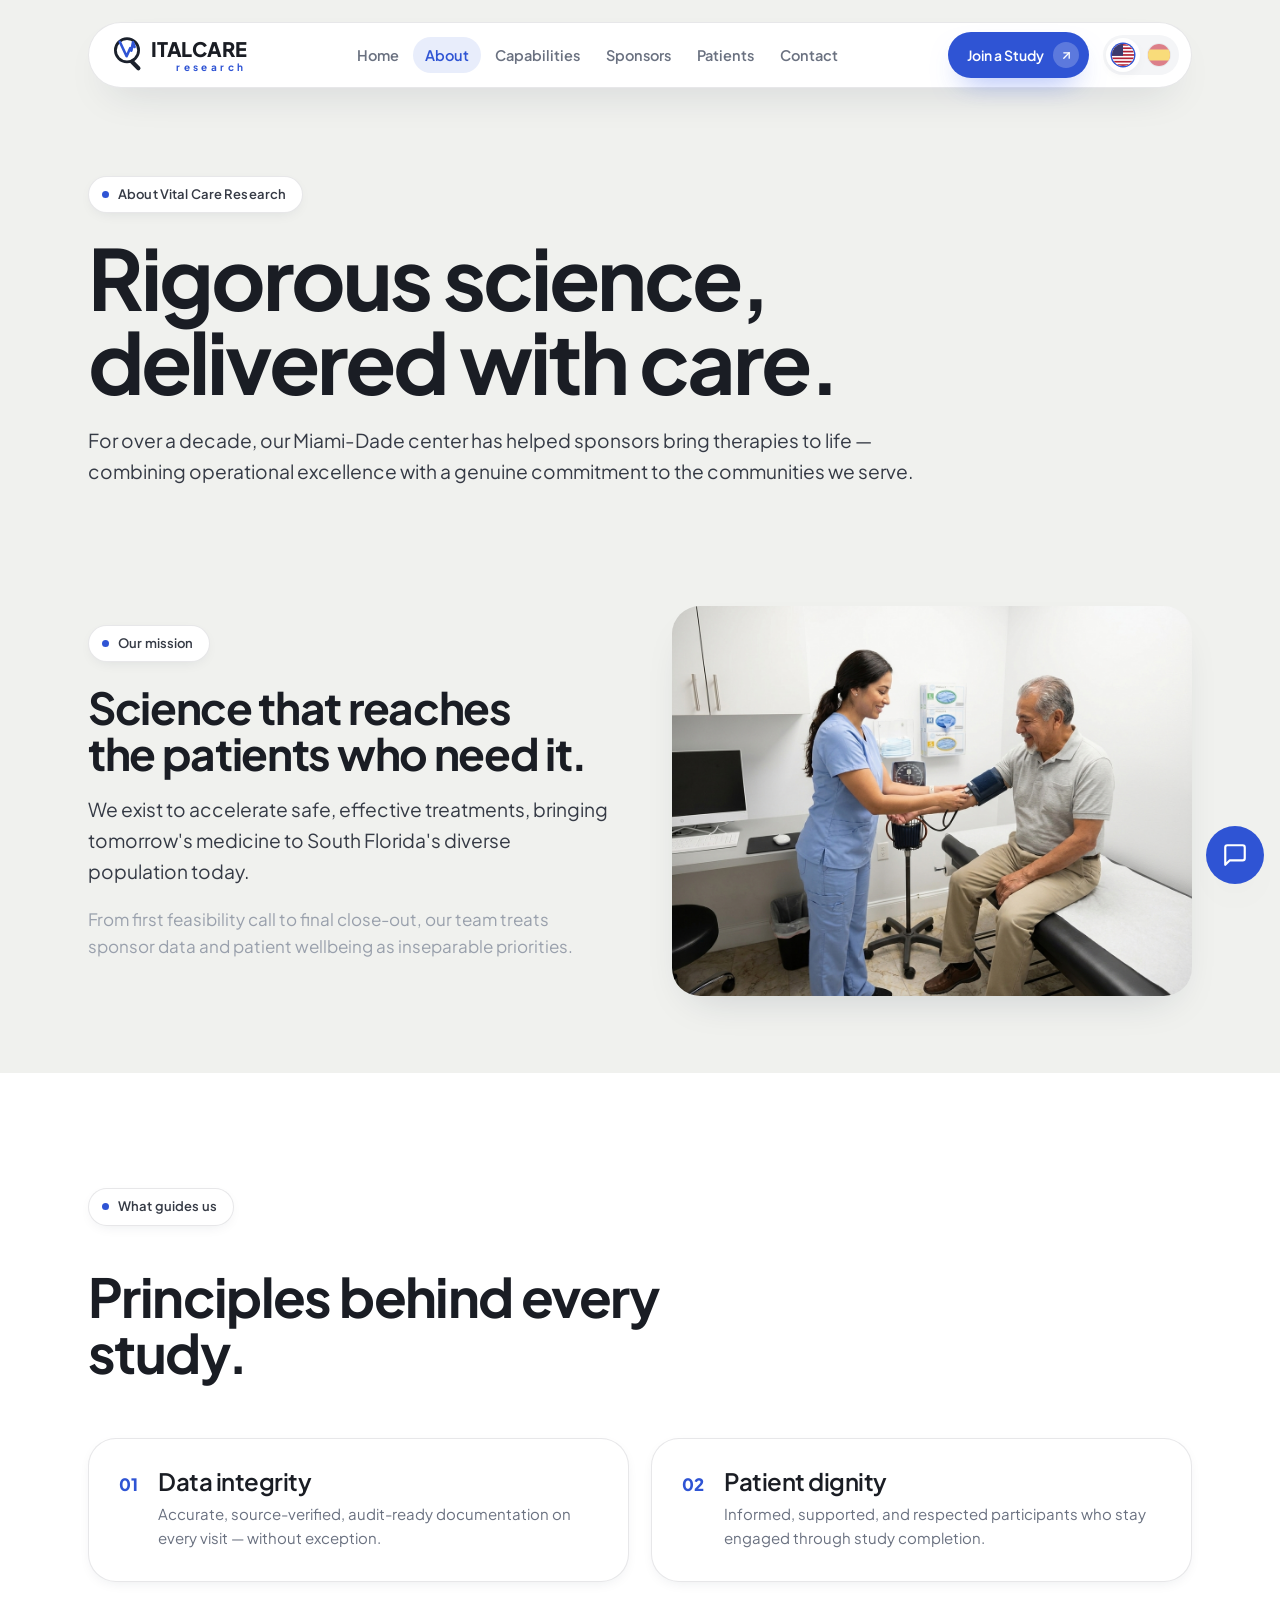
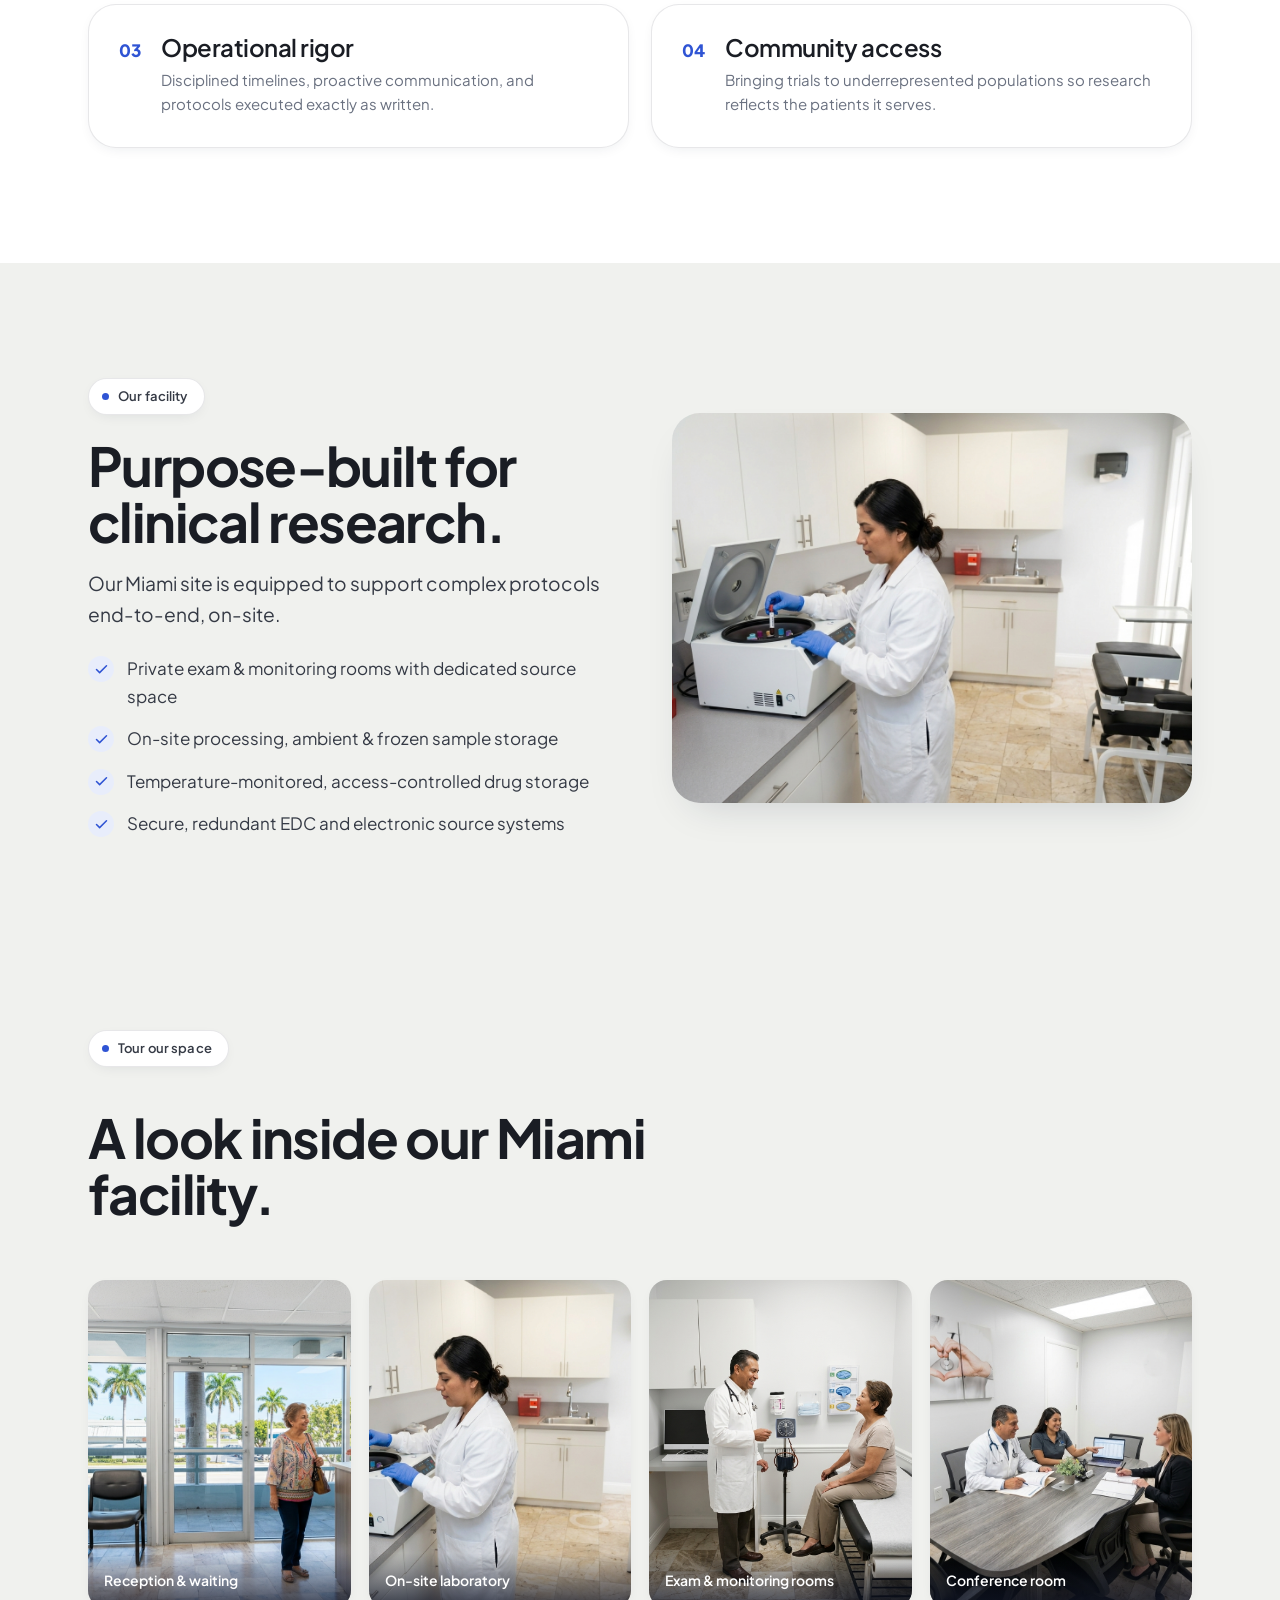
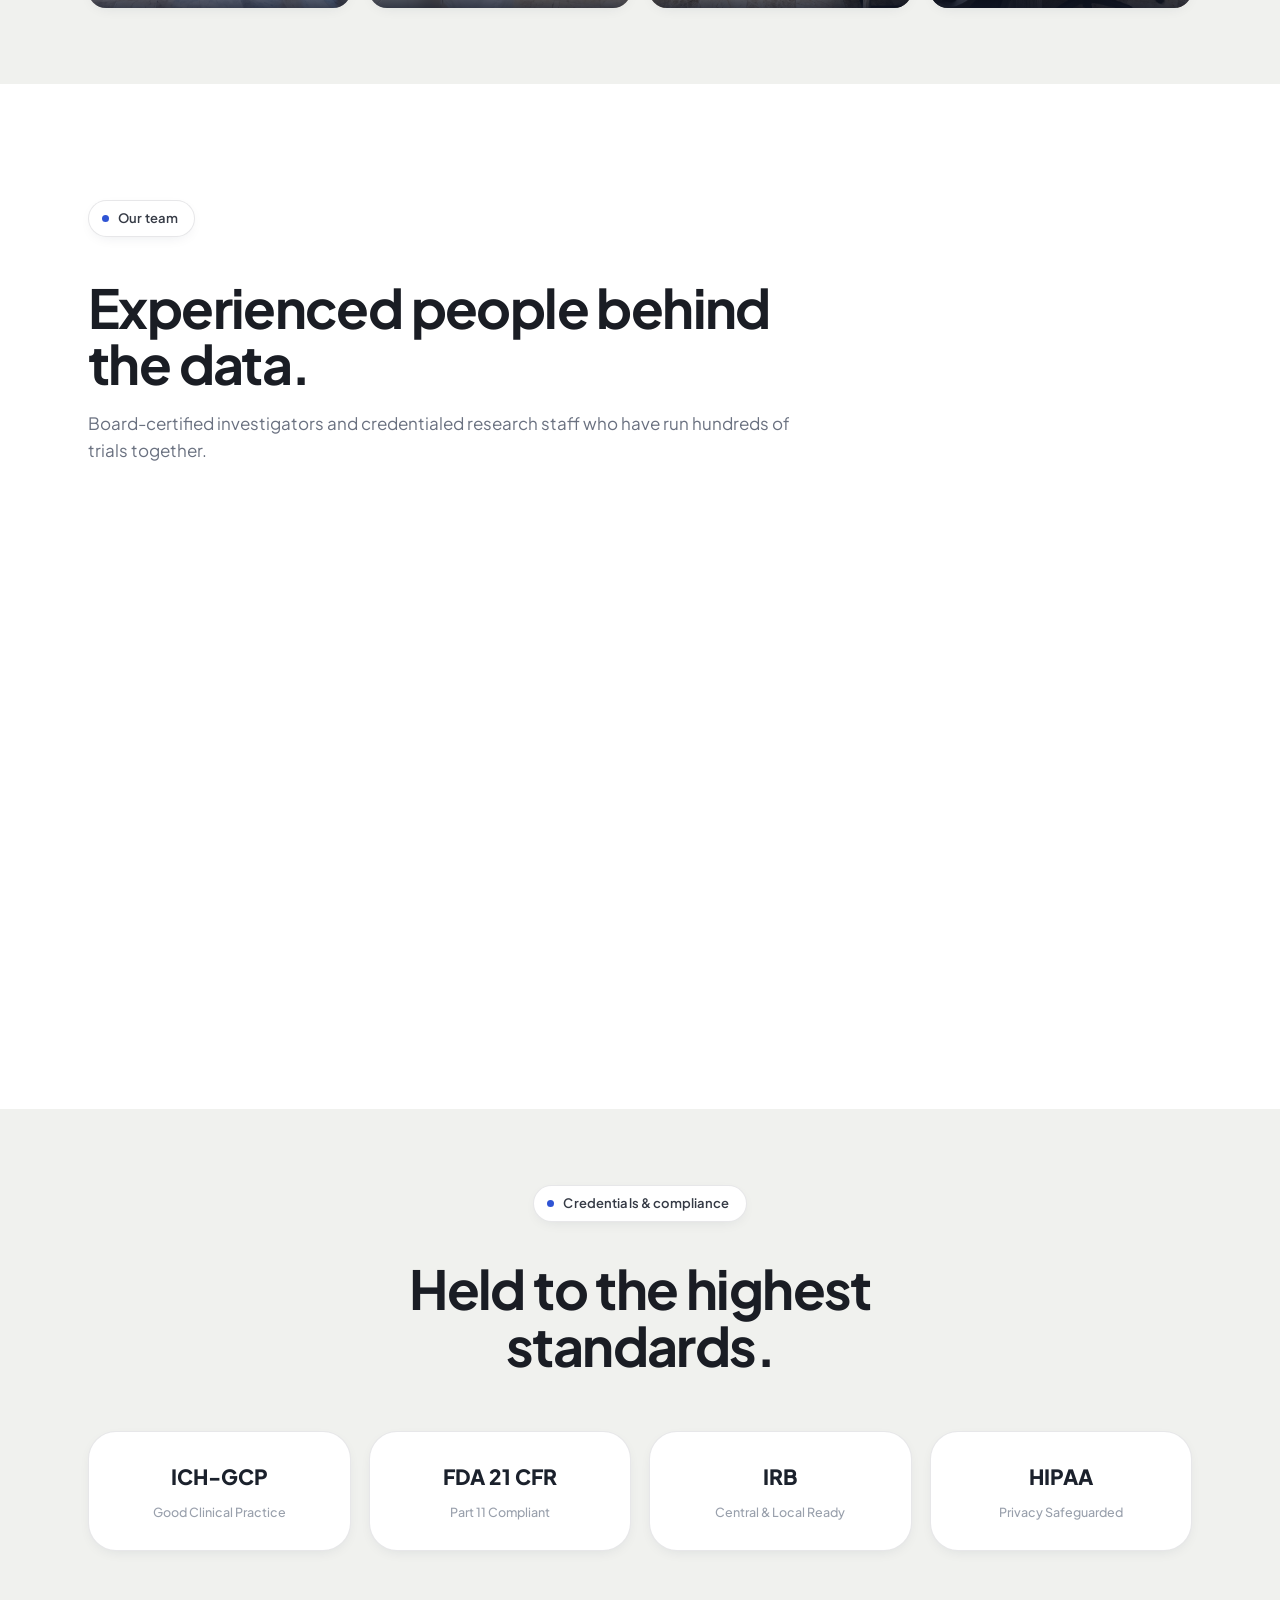
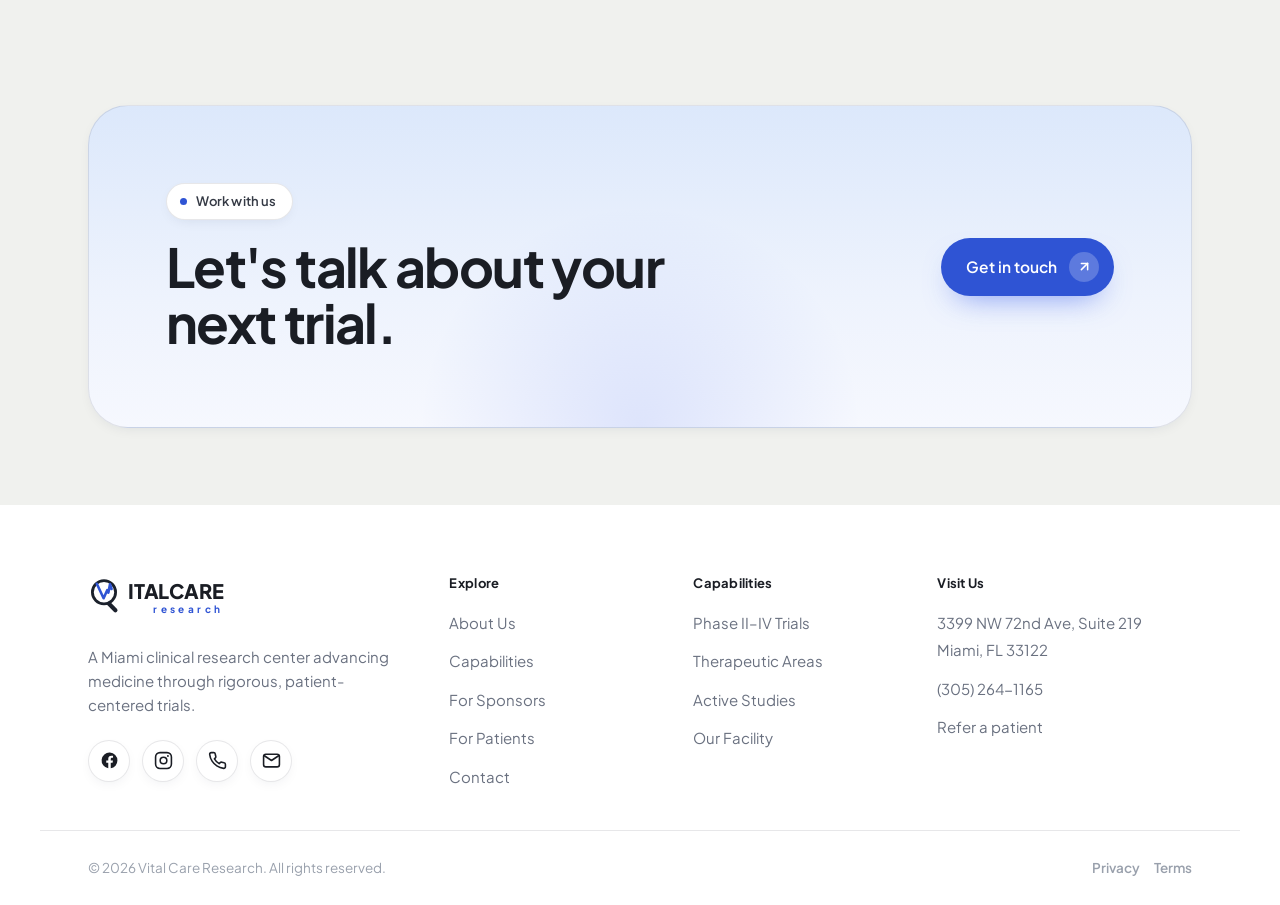
==== commit ce4e0c16: "Add Capabilities page for on-site clinic equipment and rooms. Introduce capabilities.html between Ab" ====
--- a/about.html
+++ b/about.html
@@ -9,7 +9,7 @@
 <link rel="preconnect" href="https://fonts.googleapis.com">
 <link rel="preconnect" href="https://fonts.gstatic.com" crossorigin>
 <link href="https://fonts.googleapis.com/css2?family=Plus+Jakarta+Sans:wght@400;500;600;700;800&display=swap" rel="stylesheet">
-<link rel="stylesheet" href="assets/styles.css?v=11">
+<link rel="stylesheet" href="assets/styles.css?v=12">
 <style>
   .values-grid { display:grid; grid-template-columns:repeat(2,1fr); gap:22px; }
   .value { display:flex; gap:20px; align-items:flex-start; padding:30px; border:1px solid var(--line); border-radius:var(--radius-lg); background:var(--surface); box-shadow:var(--shadow-sm); transition:transform .3s var(--ease), box-shadow .3s; }
@@ -157,8 +157,8 @@
 </section>
 
 <div id="site-footer"></div>
-<script src="assets/i18n.js?v=11"></script>
-<script src="assets/site.js?v=11"></script>
-<script src="assets/chatbot.js?v=11"></script>
+<script src="assets/i18n.js?v=12"></script>
+<script src="assets/site.js?v=12"></script>
+<script src="assets/chatbot.js?v=12"></script>
 </body>
 </html>
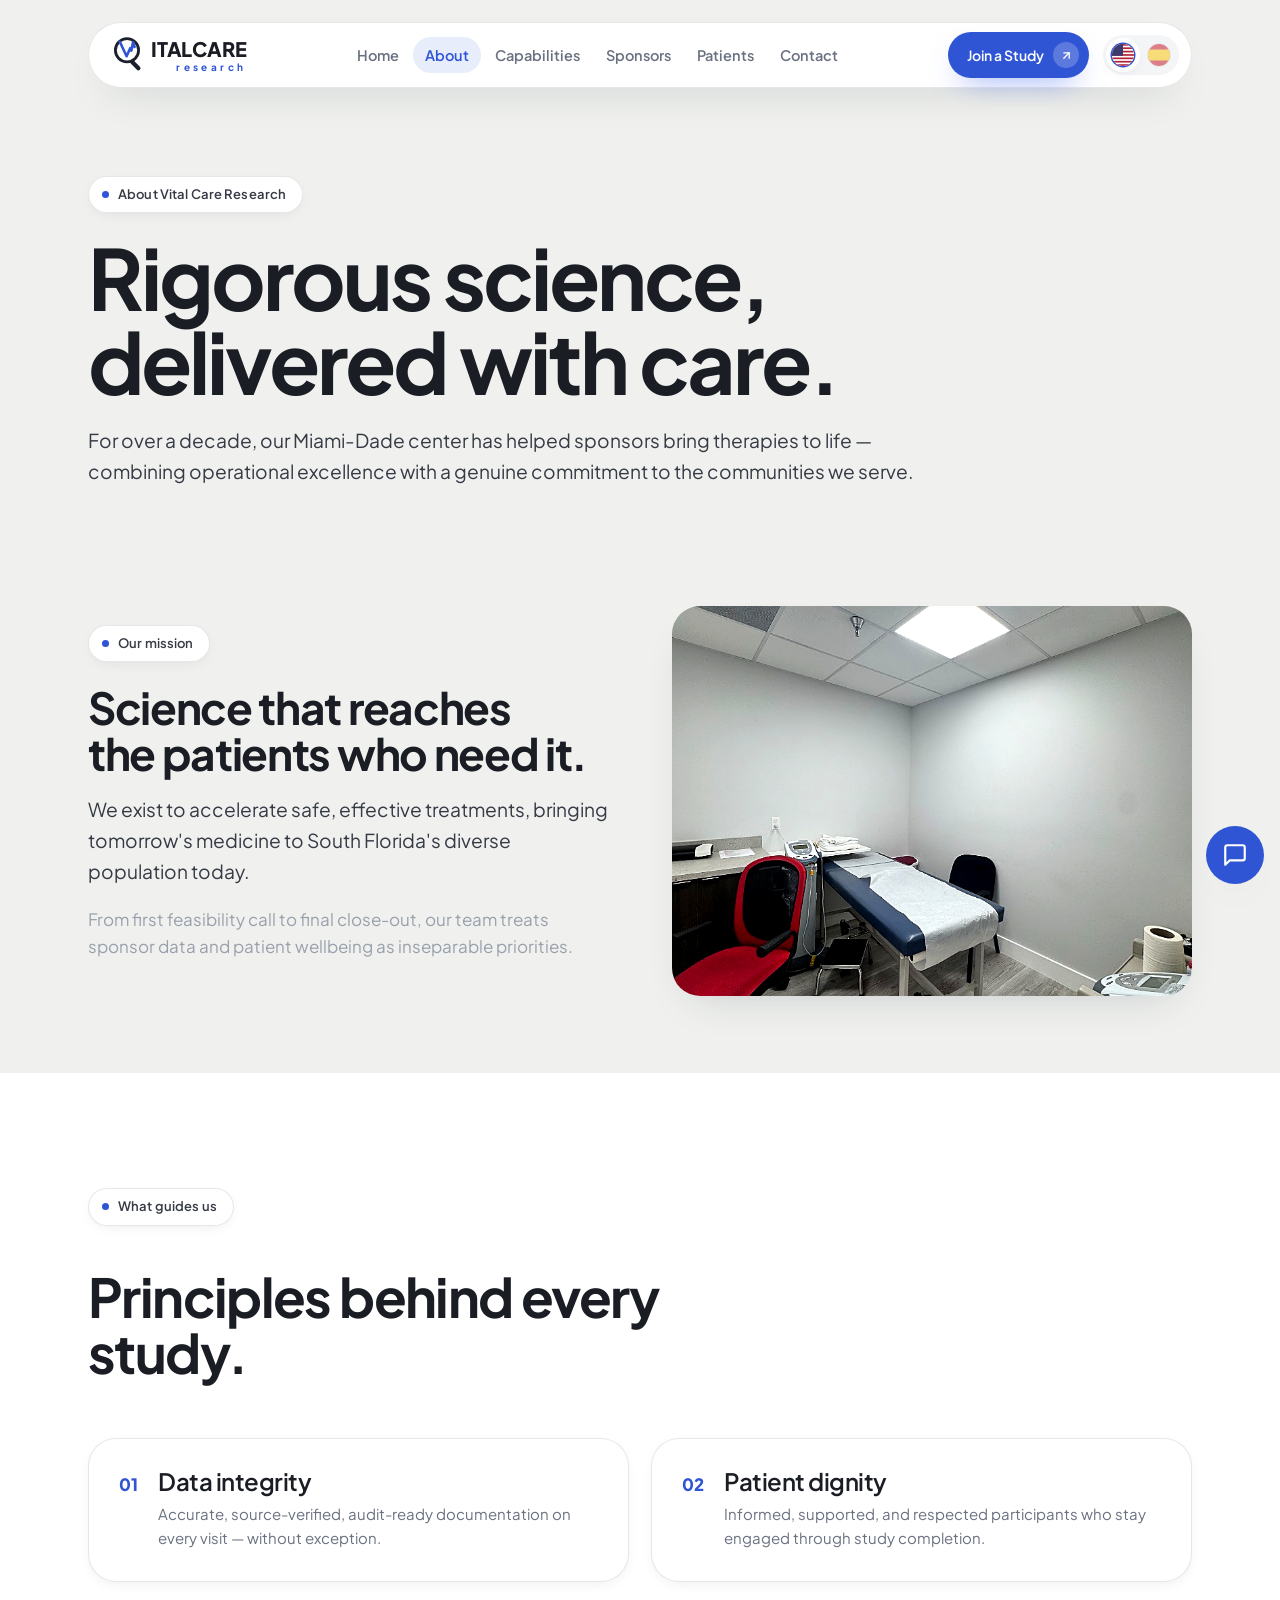
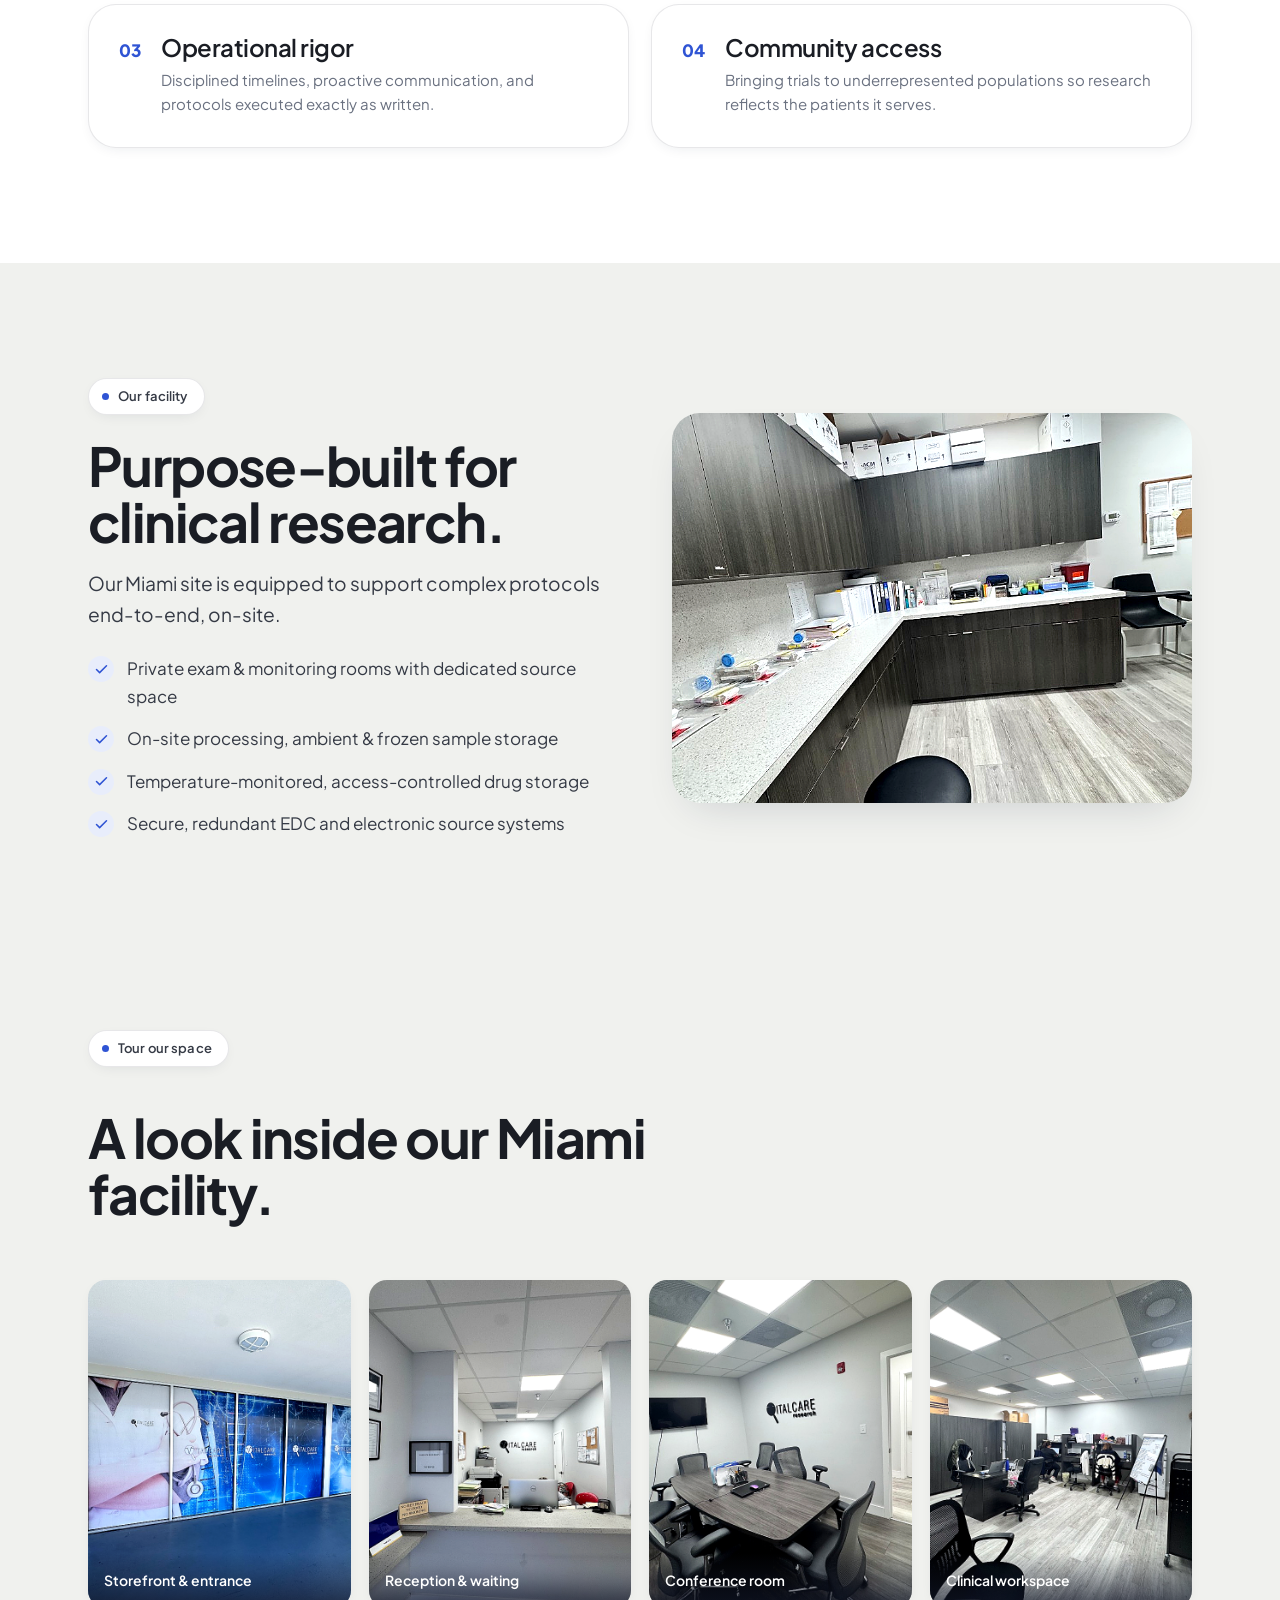
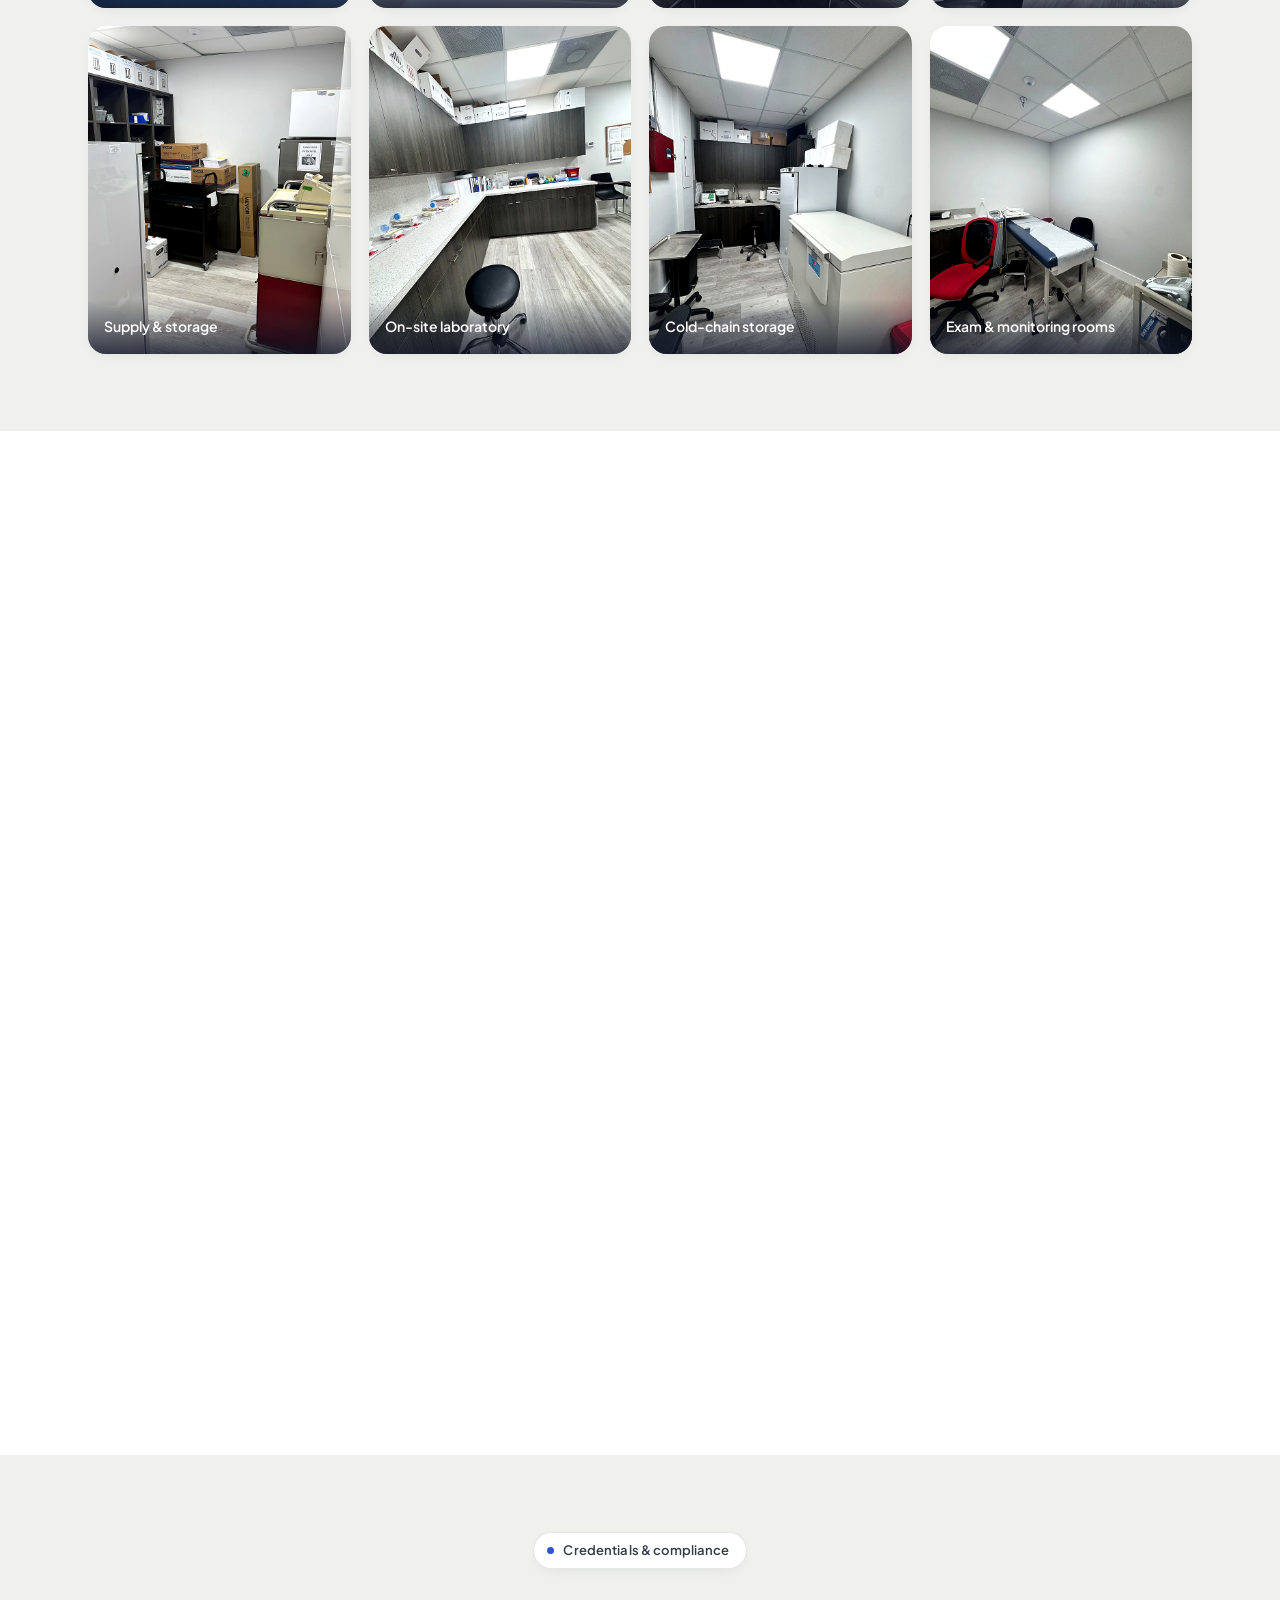
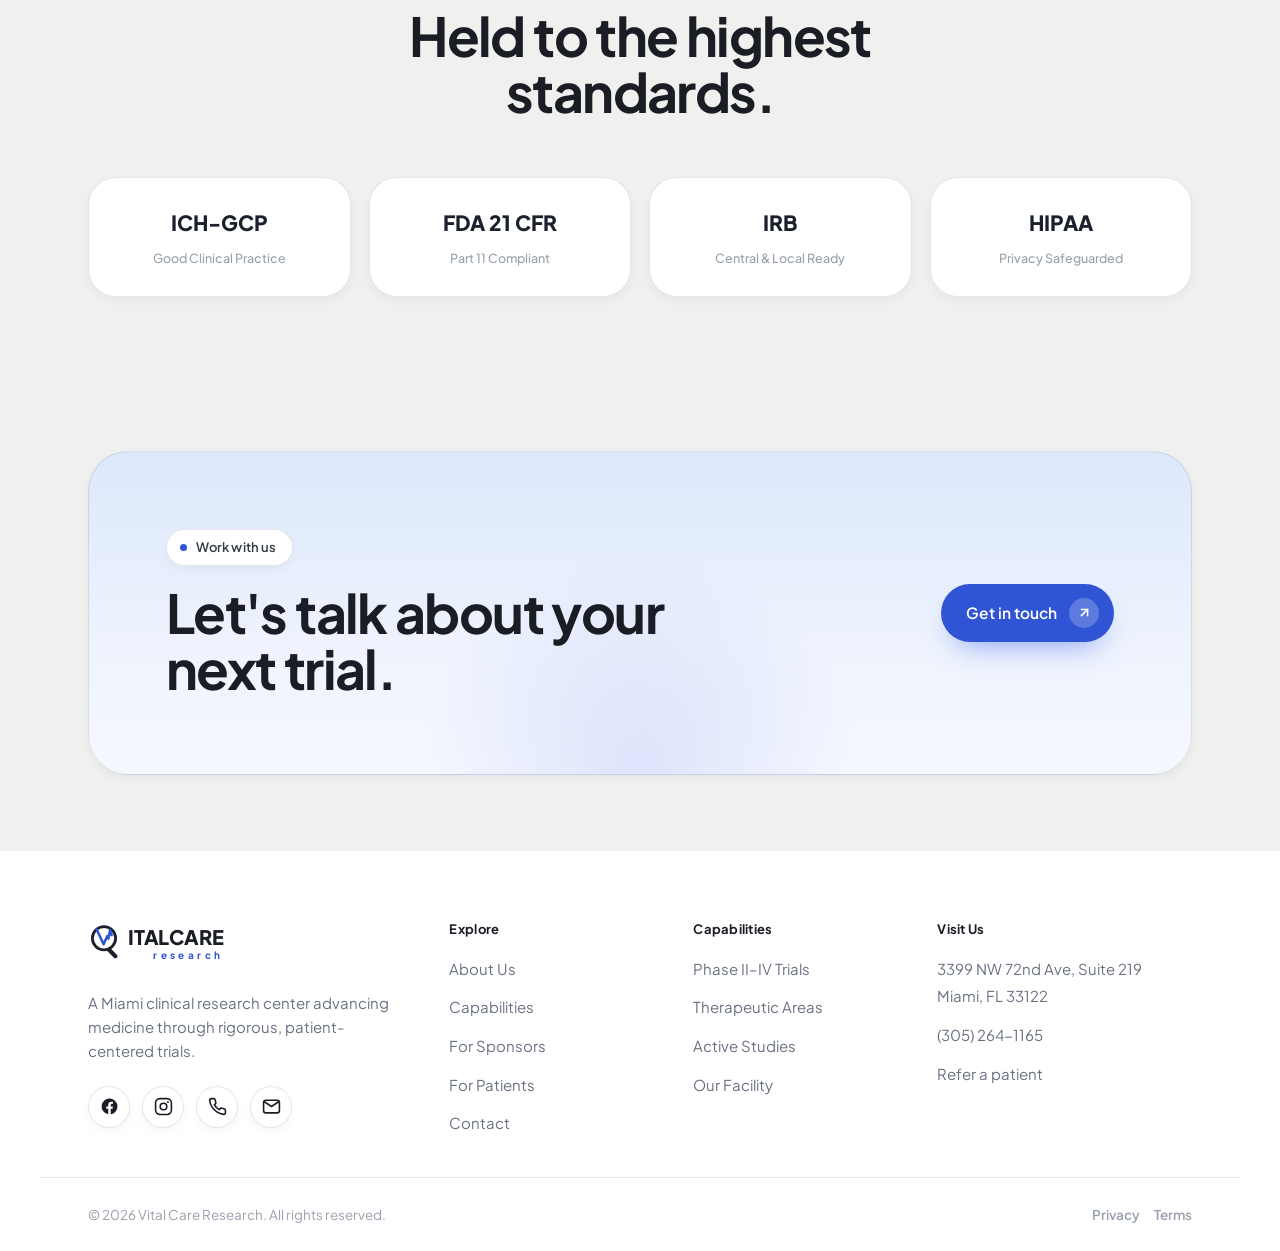
==== commit c6c6fa57: "Replace site photography with new Miami facility images. Regenerate facility photos from uploaded bu" ====
--- a/about.html
+++ b/about.html
@@ -9,7 +9,7 @@
 <link rel="preconnect" href="https://fonts.googleapis.com">
 <link rel="preconnect" href="https://fonts.gstatic.com" crossorigin>
 <link href="https://fonts.googleapis.com/css2?family=Plus+Jakarta+Sans:wght@400;500;600;700;800&display=swap" rel="stylesheet">
-<link rel="stylesheet" href="assets/styles.css?v=12">
+<link rel="stylesheet" href="assets/styles.css?v=13">
 <style>
   .values-grid { display:grid; grid-template-columns:repeat(2,1fr); gap:22px; }
   .value { display:flex; gap:20px; align-items:flex-start; padding:30px; border:1px solid var(--line); border-radius:var(--radius-lg); background:var(--surface); box-shadow:var(--shadow-sm); transition:transform .3s var(--ease), box-shadow .3s; }
@@ -76,7 +76,7 @@
 <section class="section">
   <div class="wrap split">
     <div class="reveal" data-d="1" style="order:2;">
-      <img class="photo" src="img/room.png" alt="Exam and monitoring room" style="width:100%; aspect-ratio:4/3; border-radius:28px;">
+      <img class="photo" src="img/lab.png" alt="On-site laboratory at Vital Care Research" style="width:100%; aspect-ratio:4/3; border-radius:28px;">
     </div>
     <div class="reveal" style="order:1;">
       <span class="eyebrow"><span data-es="Nuestras instalaciones">Our facility</span></span>
@@ -100,10 +100,14 @@
       <h2 class="title" style="margin-top:22px;"><span data-es="Un vistazo a nuestras instalaciones en Miami.">A look inside our Miami facility.</span></h2>
     </div>
     <div class="gallery reveal">
+      <figure><img src="img/exterior.png" alt="Storefront and entrance"><figcaption><span data-es="Fachada y entrada">Storefront &amp; entrance</span></figcaption></figure>
       <figure><img src="img/reception.png" alt="Reception and waiting area"><figcaption><span data-es="Recepción y sala de espera">Reception &amp; waiting</span></figcaption></figure>
-      <figure><img src="img/room.png" alt="On-site laboratory"><figcaption><span data-es="Laboratorio en el sitio">On-site laboratory</span></figcaption></figure>
-      <figure><img src="img/hero.png" alt="Exam and monitoring room"><figcaption><span data-es="Salas de examen y monitoreo">Exam &amp; monitoring rooms</span></figcaption></figure>
-      <figure><img src="img/sponsor.png" alt="Conference room"><figcaption><span data-es="Sala de conferencias">Conference room</span></figcaption></figure>
+      <figure><img src="img/conference.png" alt="Conference room"><figcaption><span data-es="Sala de conferencias">Conference room</span></figcaption></figure>
+      <figure><img src="img/office.png" alt="Clinical workspace"><figcaption><span data-es="Área clínica">Clinical workspace</span></figcaption></figure>
+      <figure><img src="img/storage.png" alt="Supply and storage"><figcaption><span data-es="Suministros y almacén">Supply &amp; storage</span></figcaption></figure>
+      <figure><img src="img/lab.png" alt="On-site laboratory"><figcaption><span data-es="Laboratorio en el sitio">On-site laboratory</span></figcaption></figure>
+      <figure><img src="img/cold-storage.png" alt="Cold-chain storage"><figcaption><span data-es="Almacenamiento en cadena de frío">Cold-chain storage</span></figcaption></figure>
+      <figure><img src="img/exam.png" alt="Exam and monitoring rooms"><figcaption><span data-es="Salas de examen y monitoreo">Exam &amp; monitoring rooms</span></figcaption></figure>
     </div>
   </div>
 </section>
@@ -157,8 +161,8 @@
 </section>
 
 <div id="site-footer"></div>
-<script src="assets/i18n.js?v=12"></script>
-<script src="assets/site.js?v=12"></script>
-<script src="assets/chatbot.js?v=12"></script>
+<script src="assets/i18n.js?v=13"></script>
+<script src="assets/site.js?v=13"></script>
+<script src="assets/chatbot.js?v=13"></script>
 </body>
 </html>
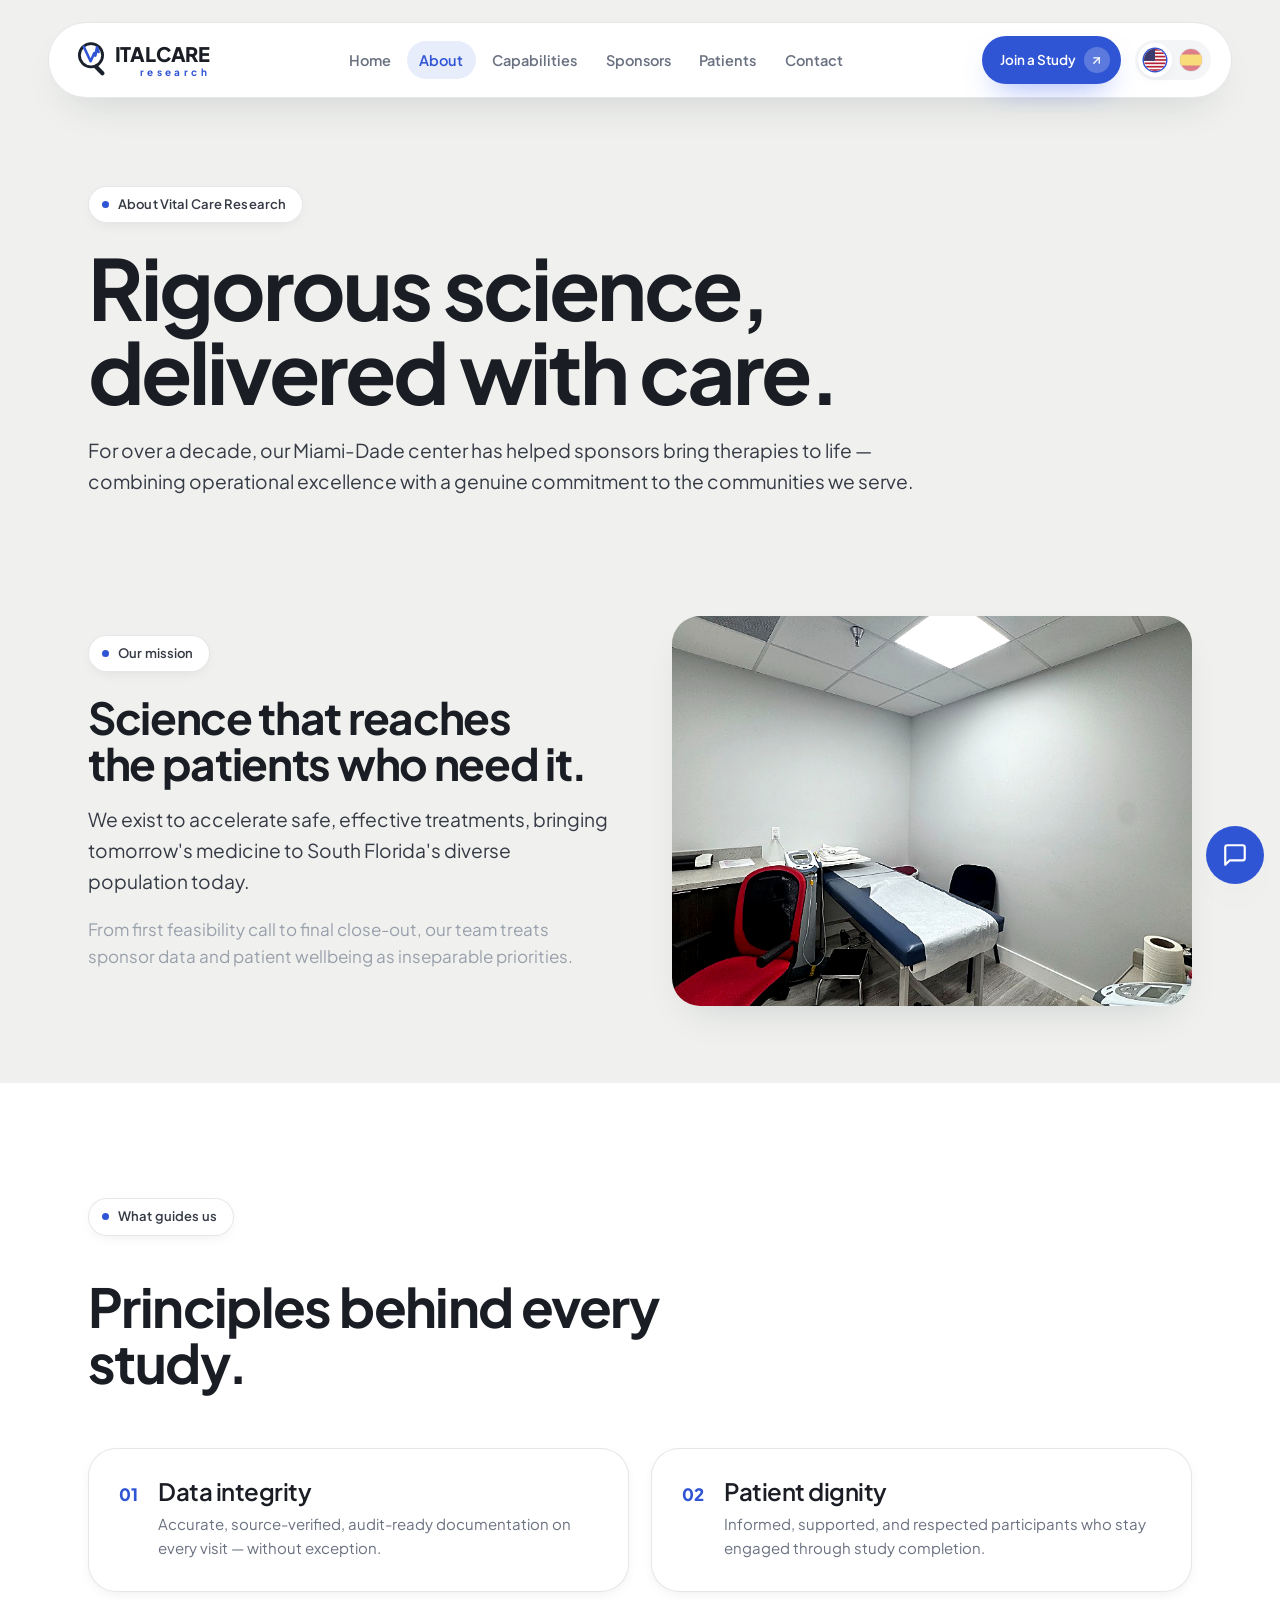
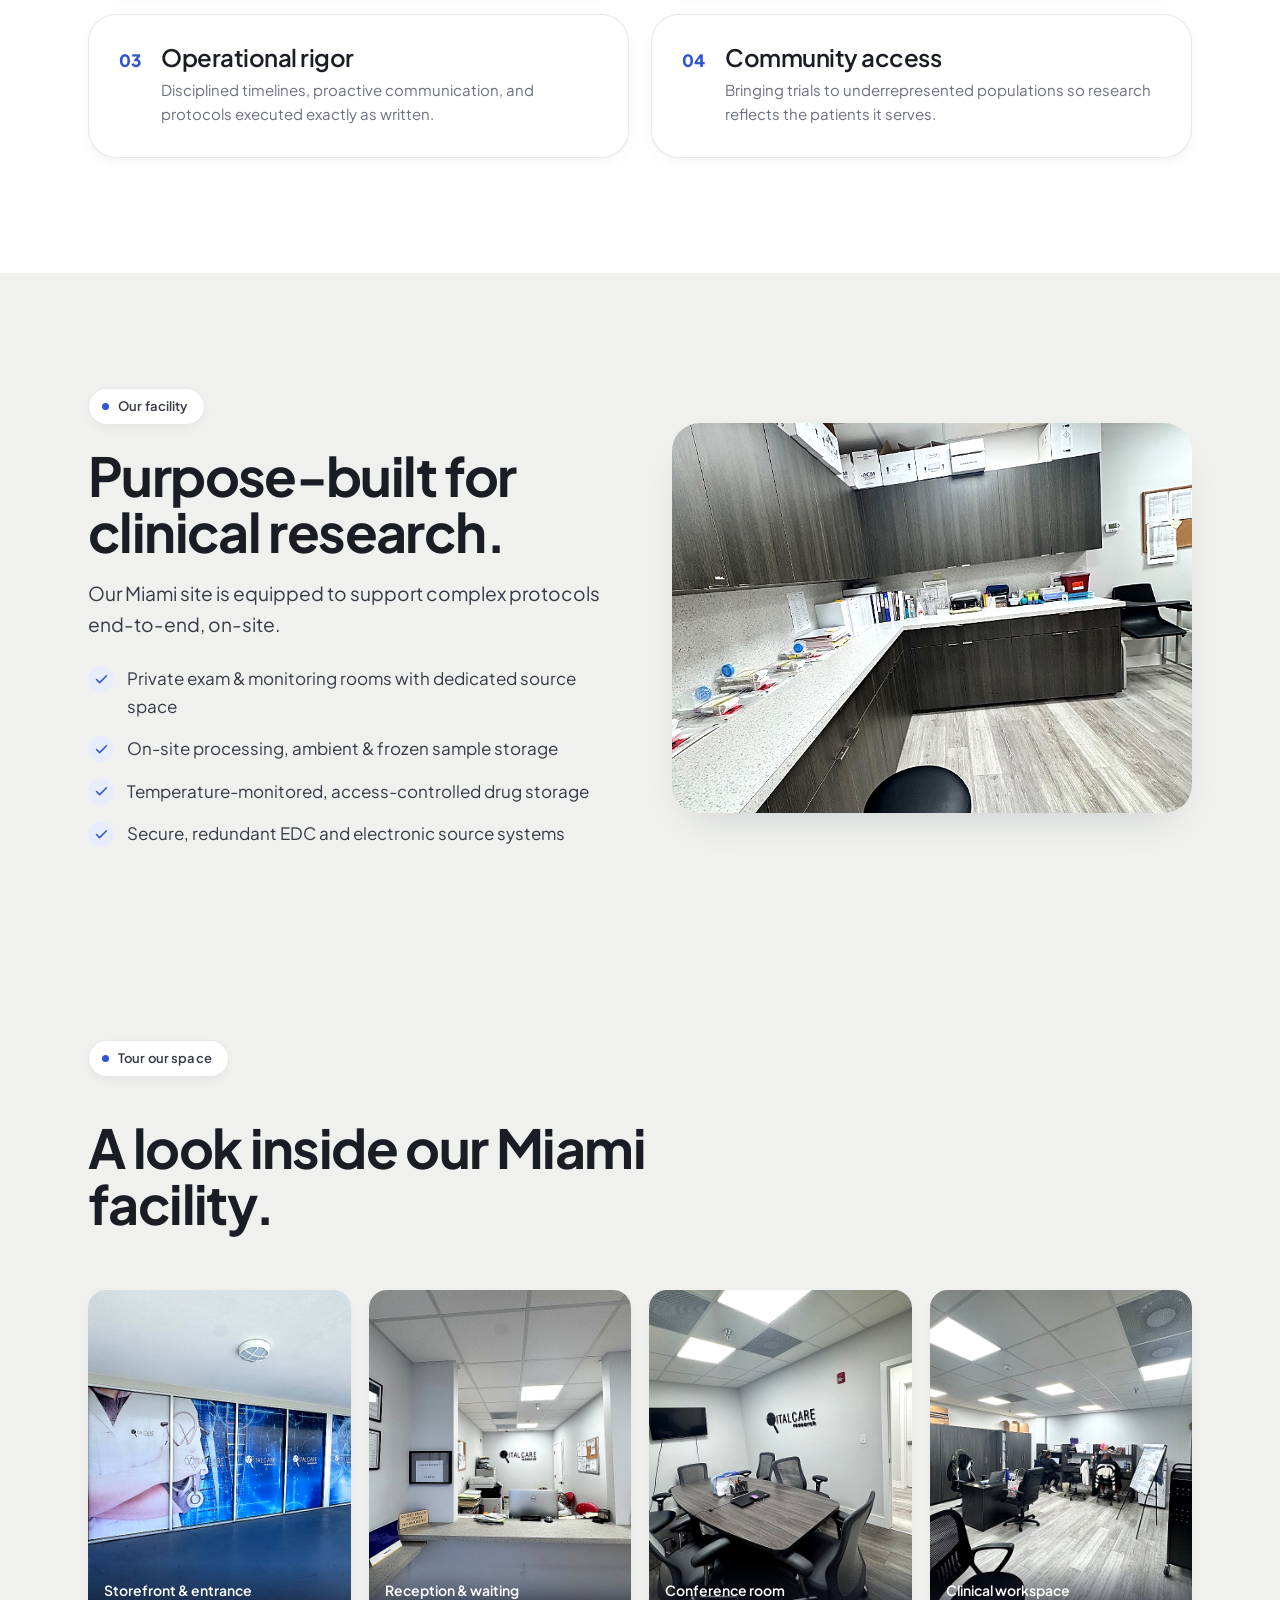
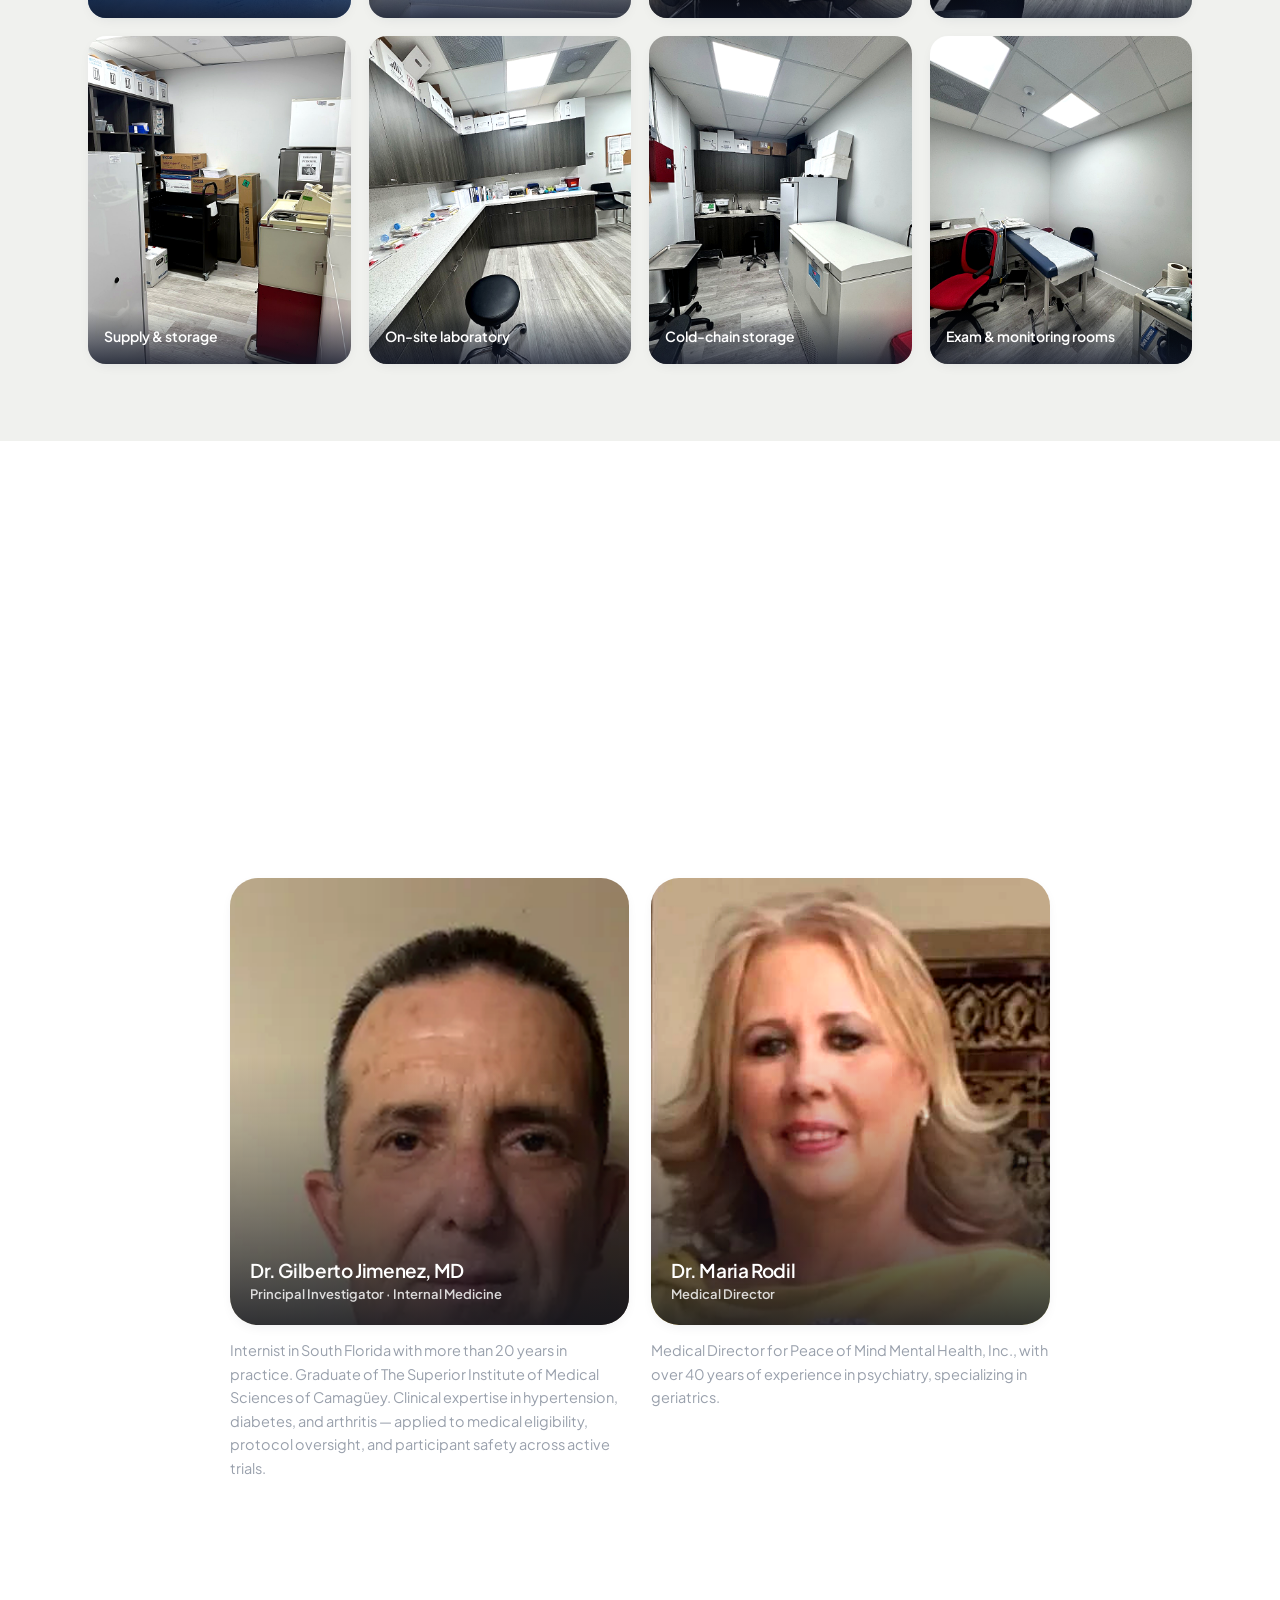
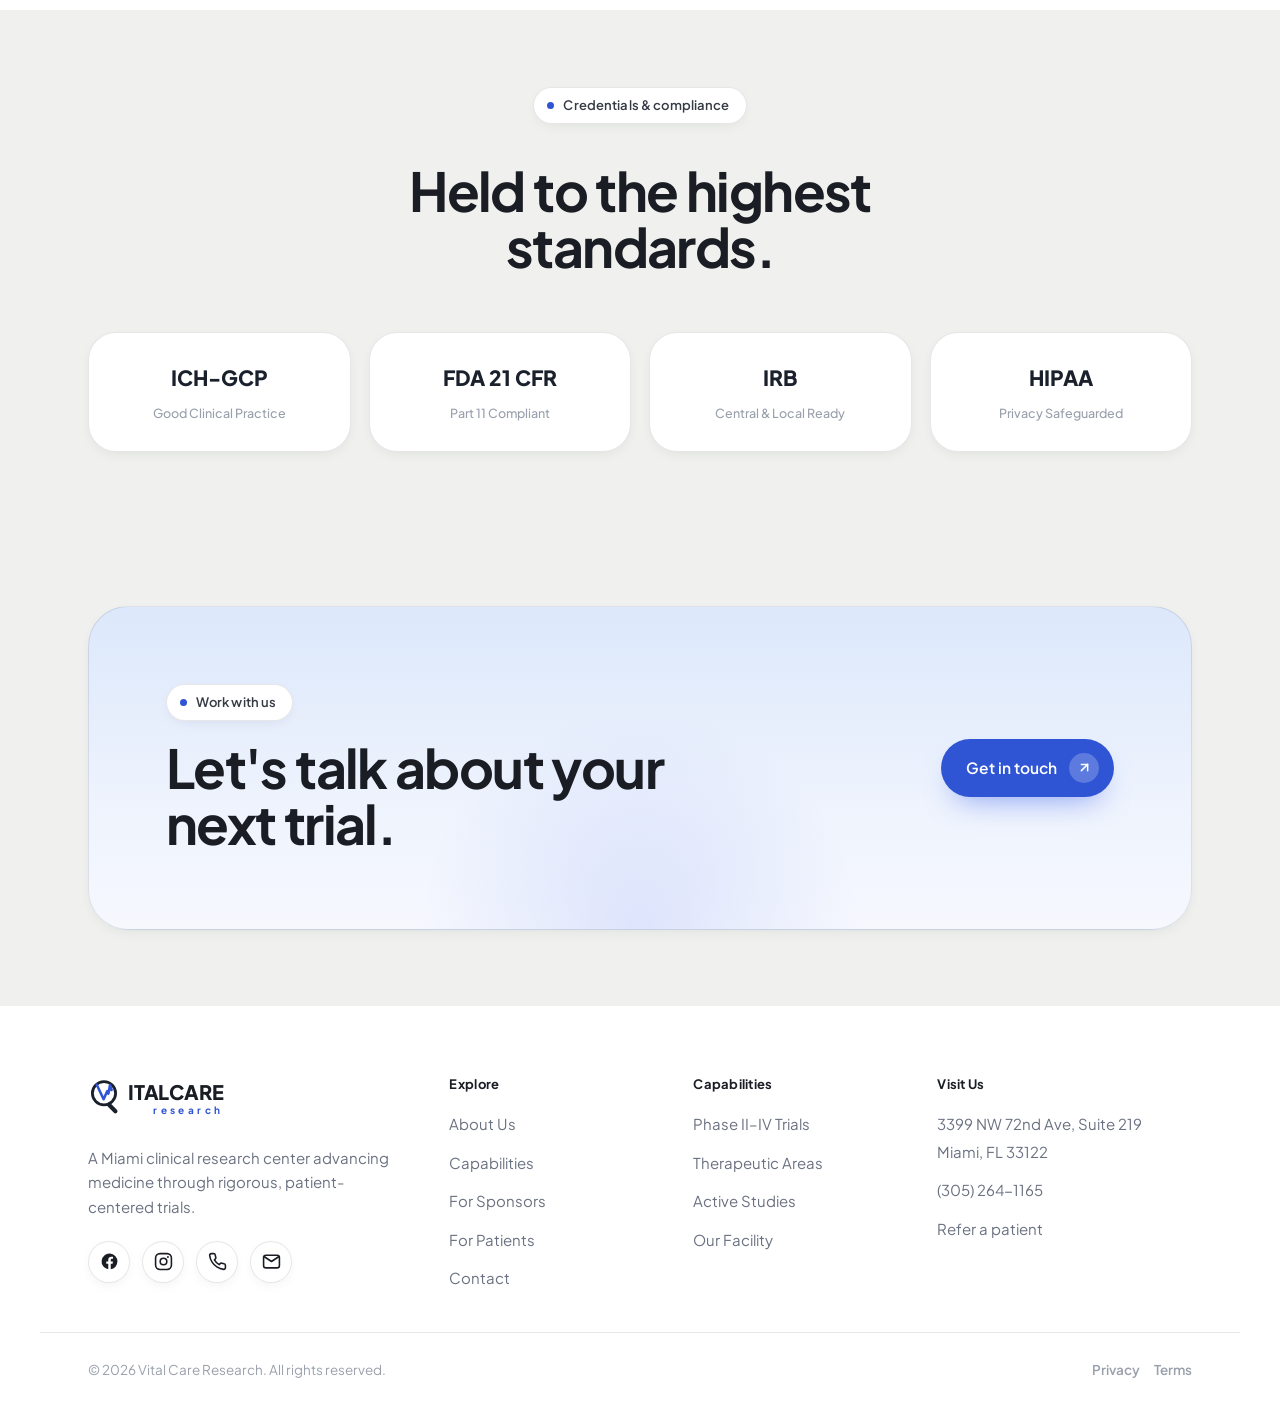
==== commit 6090ecff: "Add real physician profiles, capabilities updates, and site polish. Replace generic team headshots w" ====
--- a/about.html
+++ b/about.html
@@ -9,7 +9,7 @@
 <link rel="preconnect" href="https://fonts.googleapis.com">
 <link rel="preconnect" href="https://fonts.gstatic.com" crossorigin>
 <link href="https://fonts.googleapis.com/css2?family=Plus+Jakarta+Sans:wght@400;500;600;700;800&display=swap" rel="stylesheet">
-<link rel="stylesheet" href="assets/styles.css?v=13">
+<link rel="stylesheet" href="assets/styles.css?v=14">
 <style>
   .values-grid { display:grid; grid-template-columns:repeat(2,1fr); gap:22px; }
   .value { display:flex; gap:20px; align-items:flex-start; padding:30px; border:1px solid var(--line); border-radius:var(--radius-lg); background:var(--surface); box-shadow:var(--shadow-sm); transition:transform .3s var(--ease), box-shadow .3s; }
@@ -116,14 +116,13 @@
 <section class="section" style="background:var(--surface);" data-screen-label="Team">
   <div class="wrap">
     <div class="sec-head reveal">
-      <span class="eyebrow"><span data-es="Nuestro equipo">Our team</span></span>
-      <h2 class="title" style="margin-top:22px;"><span data-es="Personas con experiencia detrás de los datos.">Experienced people behind the data.</span></h2>
-      <p><span data-es="Investigadores certificados por la junta y personal de investigación acreditado que han realizado cientos de ensayos juntos.">Board-certified investigators and credentialed research staff who have run hundreds of trials together.</span></p>
+      <span class="eyebrow"><span data-es="Nuestros médicos">Our physicians</span></span>
+      <h2 class="title" style="margin-top:22px;"><span data-es="Liderazgo clínico con experiencia.">Clinical leadership you can trust.</span></h2>
+      <p><span data-es="Nuestro equipo médico aporta décadas de experiencia en medicina interna y psiquiatría a la supervisión de protocolos y la atención al participante.">Our medical team brings decades of internal medicine and psychiatry expertise to protocol oversight and participant care.</span></p>
     </div>
-    <div class="spec-grid">
-      <div class="reveal"><div class="spec"><img class="fill" src="img/pi.png" alt="Principal Investigator"><div class="ov"></div><div class="meta"><h3><span data-es="Investigador Principal">Principal Investigator</span></h3><div class="role"><span data-es="MD · Certificado por la Junta">MD · Board-Certified</span></div></div></div><p class="muted" style="margin-top:14px; font-size:14.5px;"><span data-es="Dirige la supervisión de protocolos, la elegibilidad médica y la seguridad de los participantes en todos los estudios activos.">Leads protocol oversight, medical eligibility, and participant safety across all active studies.</span></p></div>
-      <div class="reveal" data-d="1"><div class="spec"><img class="fill" src="img/dir.png" alt="Clinical Research Director"><div class="ov"></div><div class="meta"><h3><span data-es="Directora de Investigación Clínica">Clinical Research Director</span></h3><div class="role"><span data-es="Operaciones del Sitio">Site Operations</span></div></div></div><p class="muted" style="margin-top:14px; font-size:14.5px;"><span data-es="Responsable de la viabilidad, la puesta en marcha y el desempeño diario del sitio frente a los cronogramas del patrocinador.">Owns feasibility, start-up, and day-to-day site performance against sponsor timelines.</span></p></div>
-      <div class="reveal" data-d="2"><div class="spec"><img class="fill" src="img/coord.png" alt="Lead Study Coordinators"><div class="ov"></div><div class="meta"><h3><span data-es="Coordinadoras Principales de Estudio">Lead Study Coordinators</span></h3><div class="role"><span data-es="CCRC · Bilingüe">CCRC · Bilingual</span></div></div></div><p class="muted" style="margin-top:14px; font-size:14.5px;"><span data-es="Gestionan las visitas, la documentación fuente y la experiencia del participante desde la selección hasta el cierre.">Manage visits, source documentation, and the participant experience from screening to close.</span></p></div>
+    <div class="spec-grid spec-grid--lead">
+      <div class="reveal"><div class="spec"><img class="fill" src="img/gilberto-jimenez.png" alt="Dr. Gilberto Jimenez, MD"><div class="ov"></div><div class="meta"><h3><span data-es="Dr. Gilberto Jimenez, MD">Dr. Gilberto Jimenez, MD</span></h3><div class="role"><span data-es="Investigador Principal · Medicina Interna">Principal Investigator · Internal Medicine</span></div></div></div><p class="muted" style="margin-top:14px; font-size:14.5px;"><span data-es="Internista en el sur de Florida con más de 20 años de práctica. Graduado del Instituto Superior de Ciencias Médicas de Camagüey. Experiencia clínica en hipertensión, diabetes y artritis, aplicada a la elegibilidad médica, la supervisión de protocolos y la seguridad del participante en ensayos activos.">Internist in South Florida with more than 20 years in practice. Graduate of The Superior Institute of Medical Sciences of Camagüey. Clinical expertise in hypertension, diabetes, and arthritis — applied to medical eligibility, protocol oversight, and participant safety across active trials.</span></p></div>
+      <div class="reveal" data-d="1"><div class="spec"><img class="fill" src="img/maria-rodil.png" alt="Dr. Maria Rodil"><div class="ov"></div><div class="meta"><h3><span data-es="Dra. Maria Rodil">Dr. Maria Rodil</span></h3><div class="role"><span data-es="Directora Médica">Medical Director</span></div></div></div><p class="muted" style="margin-top:14px; font-size:14.5px;"><span data-es="Directora Médica de Peace of Mind Mental Health, Inc., con más de 40 años de experiencia en psiquiatría, especializada en geriatría.">Medical Director for Peace of Mind Mental Health, Inc., with over 40 years of experience in psychiatry, specializing in geriatrics.</span></p></div>
     </div>
   </div>
 </section>
--- a/assets/styles.css
+++ b/assets/styles.css
@@ -127,6 +127,7 @@
 
 /* ---------- header / floating pill nav ---------- */
 .site-header { position: sticky; top: 0; z-index: 60; padding-top: clamp(12px, 1.8vw, 22px); transition: padding .3s; }
+.site-header .wrap { max-width: 1480px; }
 .site-header.scrolled { padding-top: 10px; }
 .nav {
   position: relative;
@@ -134,20 +135,22 @@
   background: var(--surface); border: 1px solid var(--line);
   border-radius: 100px; box-shadow: var(--shadow);
   display: flex; align-items: center; justify-content: space-between;
-  height: 66px; padding: 0 12px 0 22px;
-}
-.nav-links { display: flex; align-items: center; gap: 2px; list-style: none; margin: 0; padding: 0; }
-.nav-links a:not(.btn) { font-weight: 600; font-size: 14.5px; color: var(--body); padding: 9px 12px; border-radius: 100px; transition: color .2s, background .2s; }
+  gap: clamp(8px, 1.2vw, 16px);
+  height: 76px; padding: 0 clamp(14px, 1.6vw, 22px) 0 clamp(18px, 2vw, 28px);
+}
+.nav > nav { flex: 1; min-width: 0; display: flex; justify-content: center; }
+.nav-links { display: flex; align-items: center; gap: 3px; list-style: none; margin: 0; padding: 0; flex-shrink: 0; }
+.nav-links a:not(.btn) { font-weight: 600; font-size: 14.5px; color: var(--body); padding: 10px clamp(10px, 1vw, 14px); border-radius: 100px; transition: color .2s, background .2s; white-space: nowrap; }
 .nav-menu-cta { display: none; }
 .nav-links a:not(.btn):hover { color: var(--ink); background: var(--panel); }
 .nav-links a:not(.btn).active { color: var(--blue); background: var(--blue-soft); }
-.nav-right { display: flex; align-items: center; gap: 14px; }
+.nav-right { display: flex; align-items: center; gap: clamp(10px, 1.2vw, 14px); flex-shrink: 0; }
 .nav-phone { font-weight: 600; font-size: 14.5px; color: var(--body); display: inline-flex; align-items: center; gap: 8px; white-space: nowrap; }
 .nav-phone:hover { color: var(--blue); }
 .nav-phone svg { width: 16px; height: 16px; color: var(--blue); }
 
 /* logo lockup */
-.logo { display: inline-flex; align-items: center; gap: 0px; }
+.logo { display: inline-flex; align-items: center; gap: 0px; flex-shrink: 0; }
 .logo .mark { width: 40px; height: 40px; flex: none; color: var(--green); }
 .logo .word { display: flex; flex-direction: column; line-height: 1; }
 .logo .word .top { font-weight: 800; font-size: 20px; letter-spacing: -0.01em; color: var(--ink); }
@@ -163,7 +166,7 @@
 .menu-btn svg { width: 22px; height: 22px; }
 
 /* compact nav CTA */
-.nav .btn-primary { font-size: 14px; padding: 9px 9px 9px 18px; gap: 9px; }
+.nav .btn-primary { font-size: 13.5px; padding: 10px 10px 10px 17px; gap: 8px; white-space: nowrap; }
 .nav .btn-primary .circle { width: 26px; height: 26px; }
 .nav .btn-primary .circle svg { width: 13px; height: 13px; }
 
@@ -523,6 +526,7 @@
 
 /* ---------- specialist / team cards (shared) ---------- */
 .spec-grid { display: grid; grid-template-columns: repeat(3, 1fr); gap: 22px; }
+.spec-grid--lead { grid-template-columns: repeat(2, 1fr); max-width: 820px; margin-inline: auto; }
 .spec { position: relative; border-radius: var(--radius-lg); overflow: hidden; aspect-ratio: 1/1.12; box-shadow: var(--shadow-sm); }
 .spec image-slot { position: absolute; inset: 0; width: 100%; height: 100%; border-radius: 0; box-shadow: none; }
 .spec img.fill { position: absolute; inset: 0; width: 100%; height: 100%; object-fit: cover; border-radius: 0; display: block; }
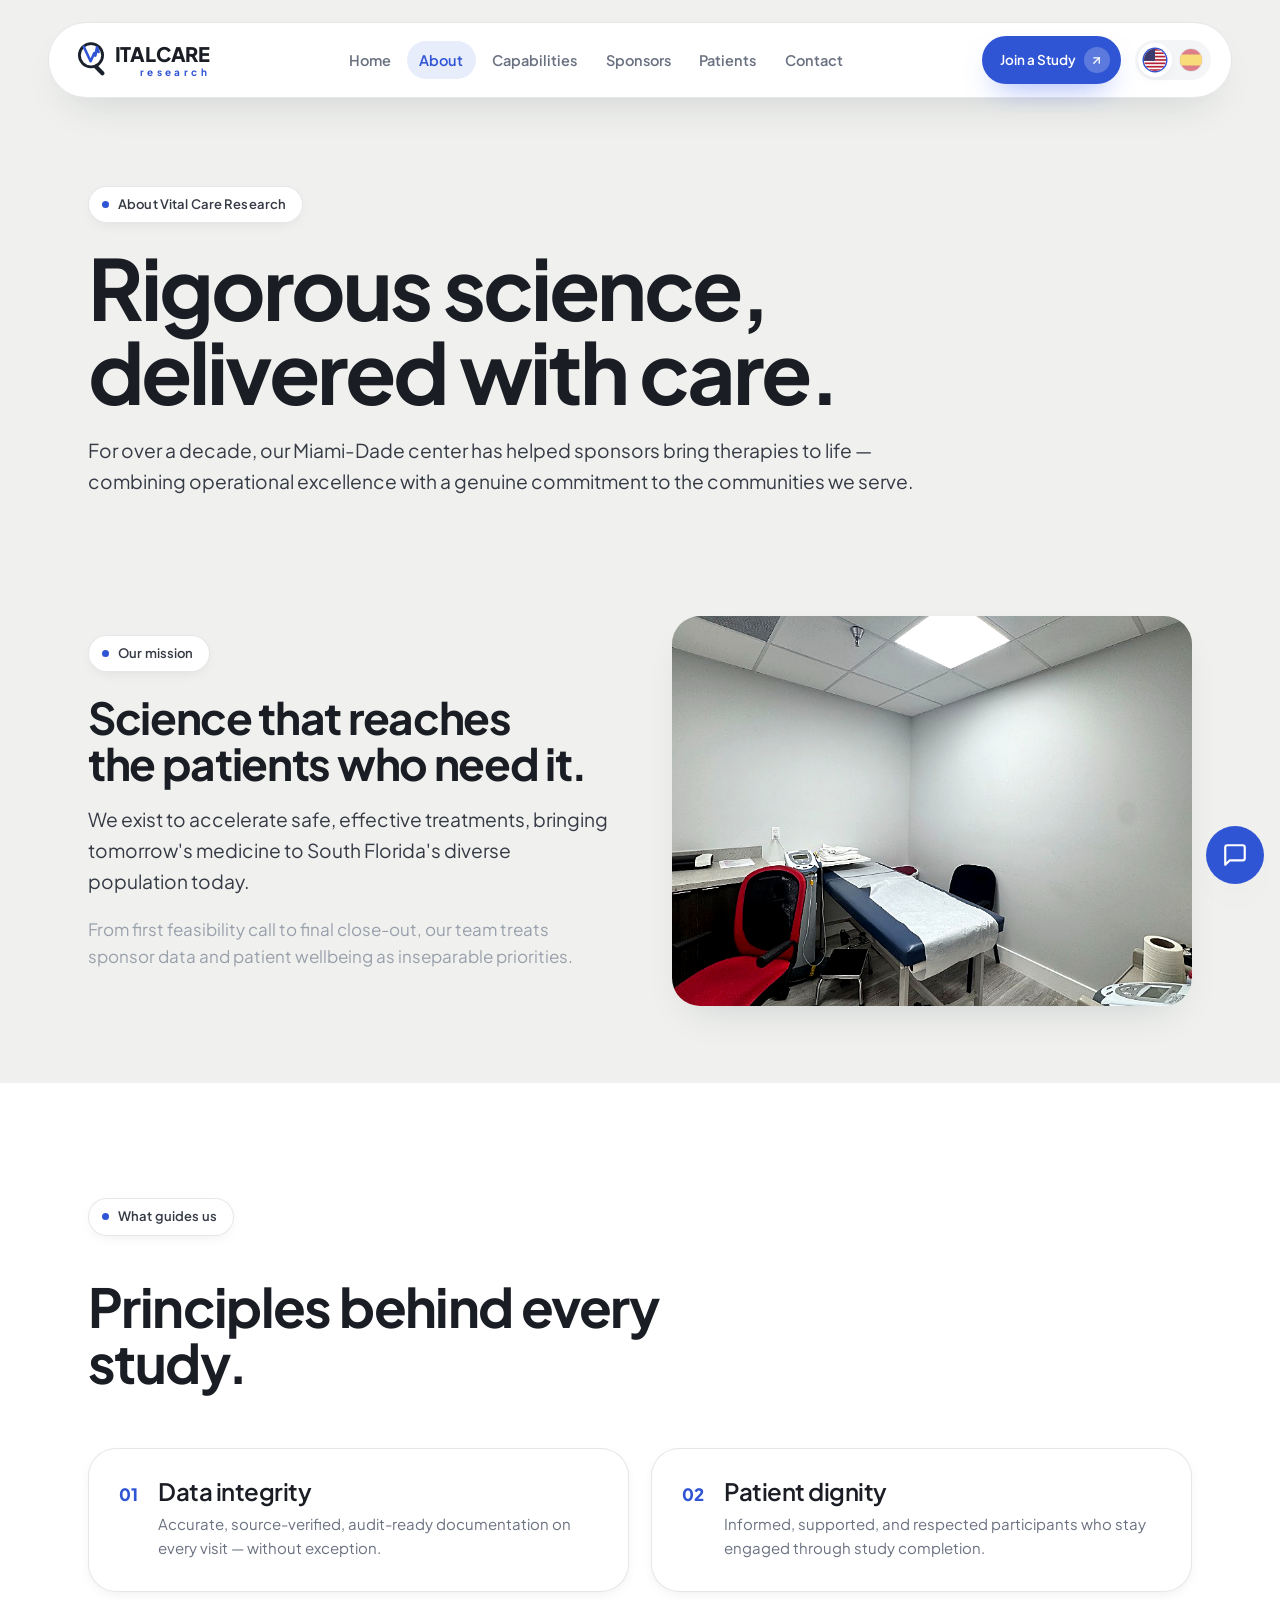
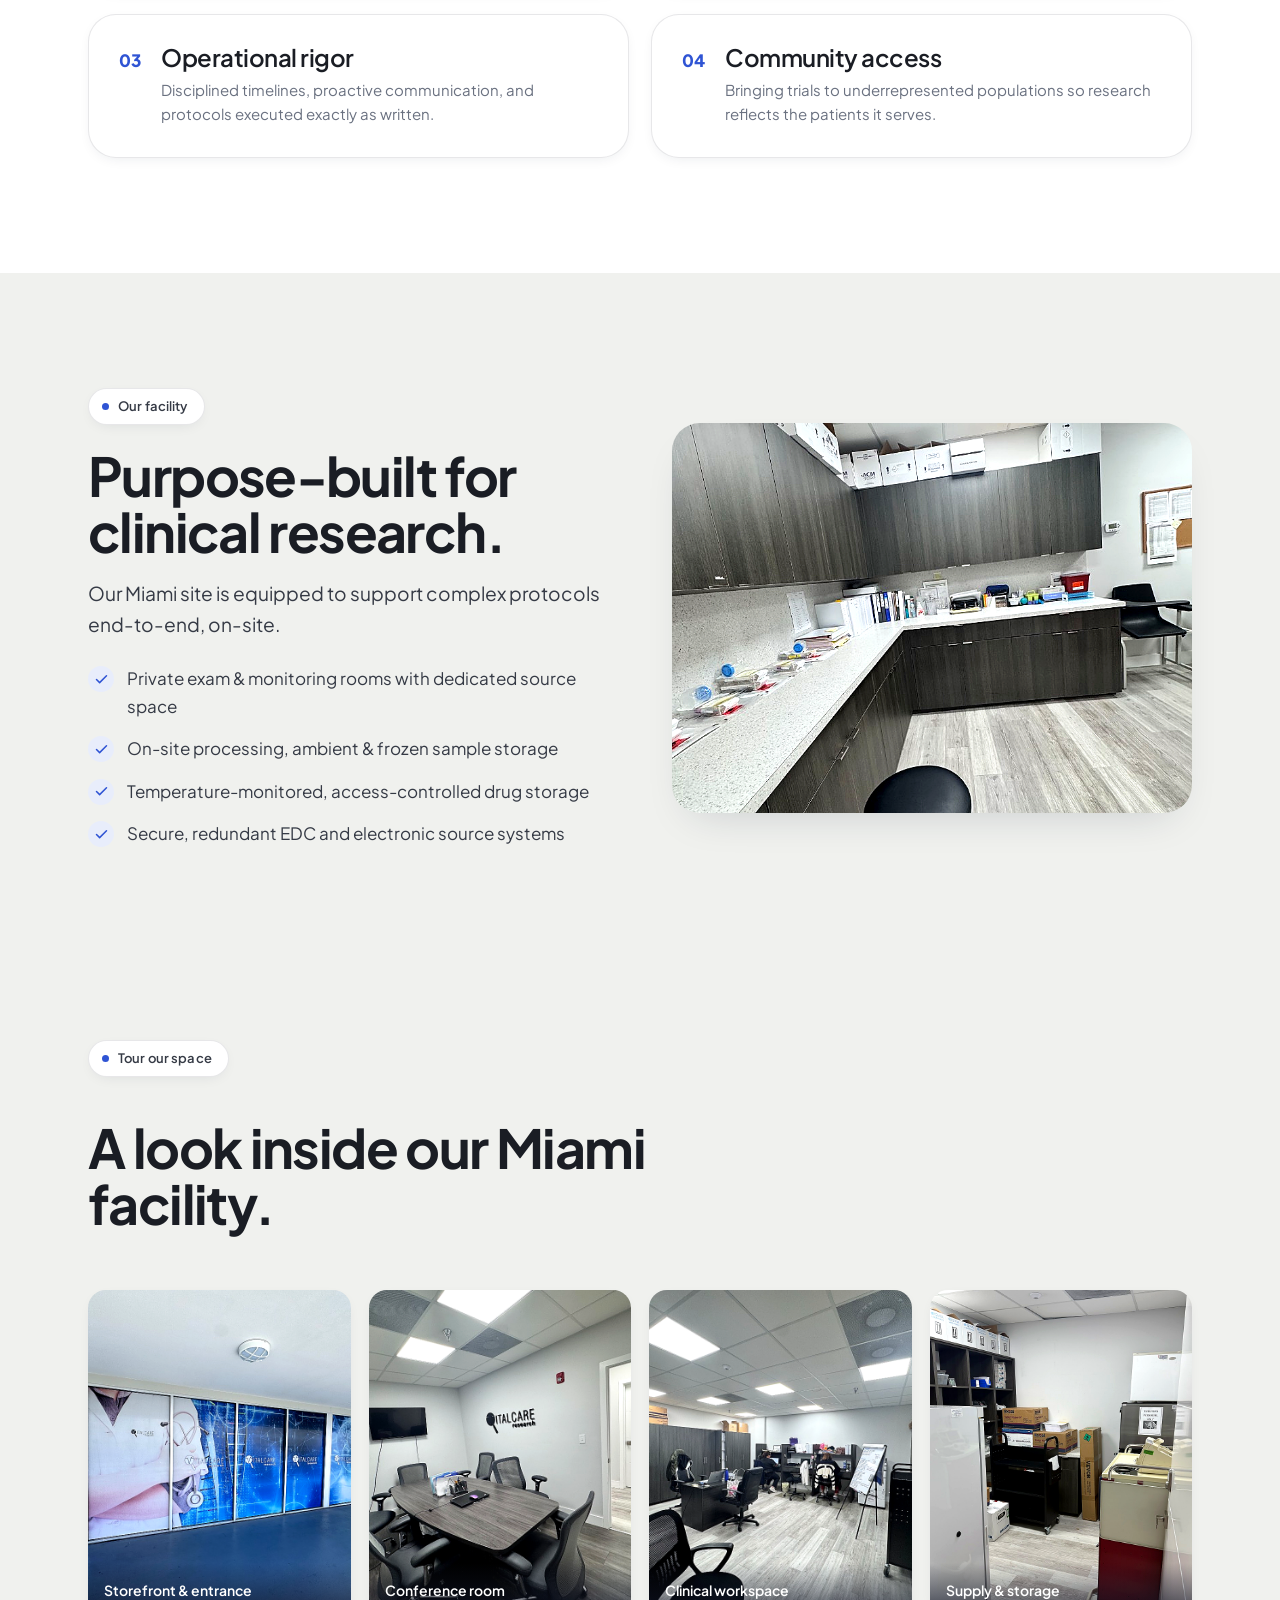
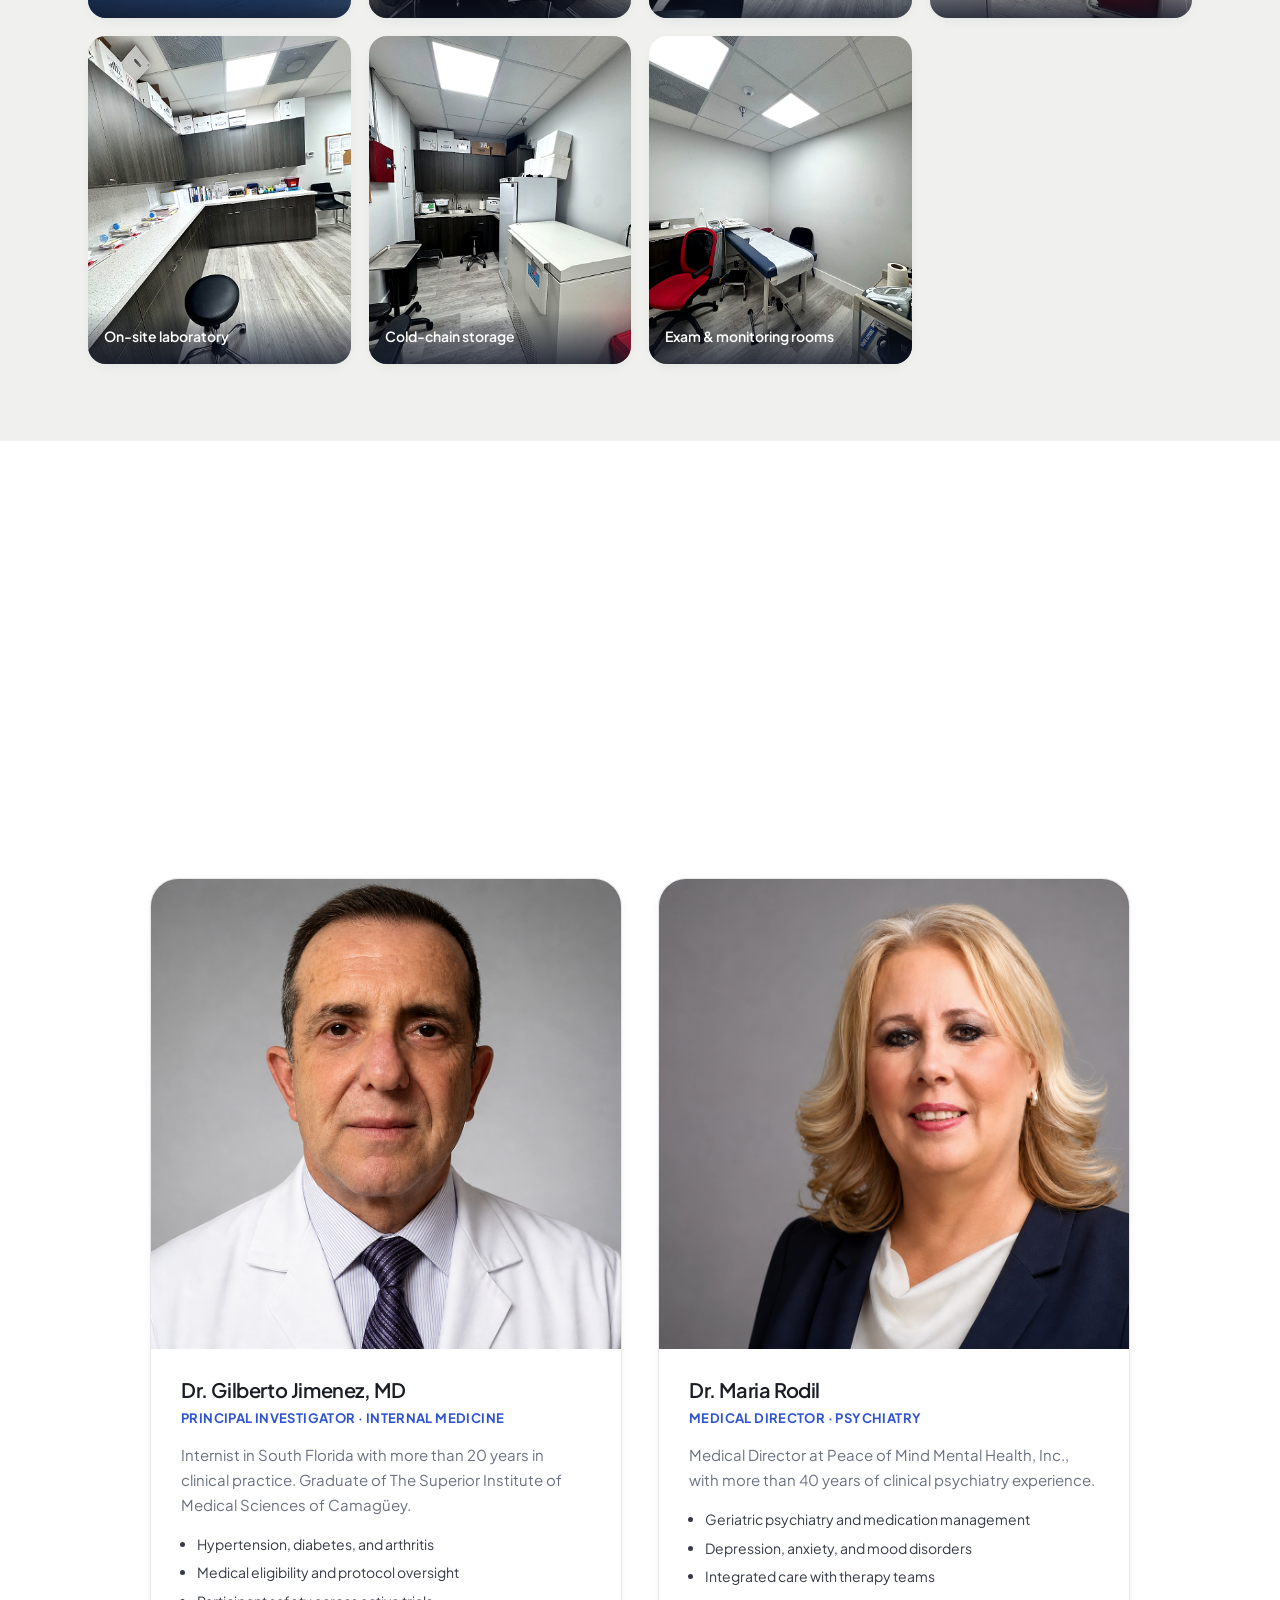
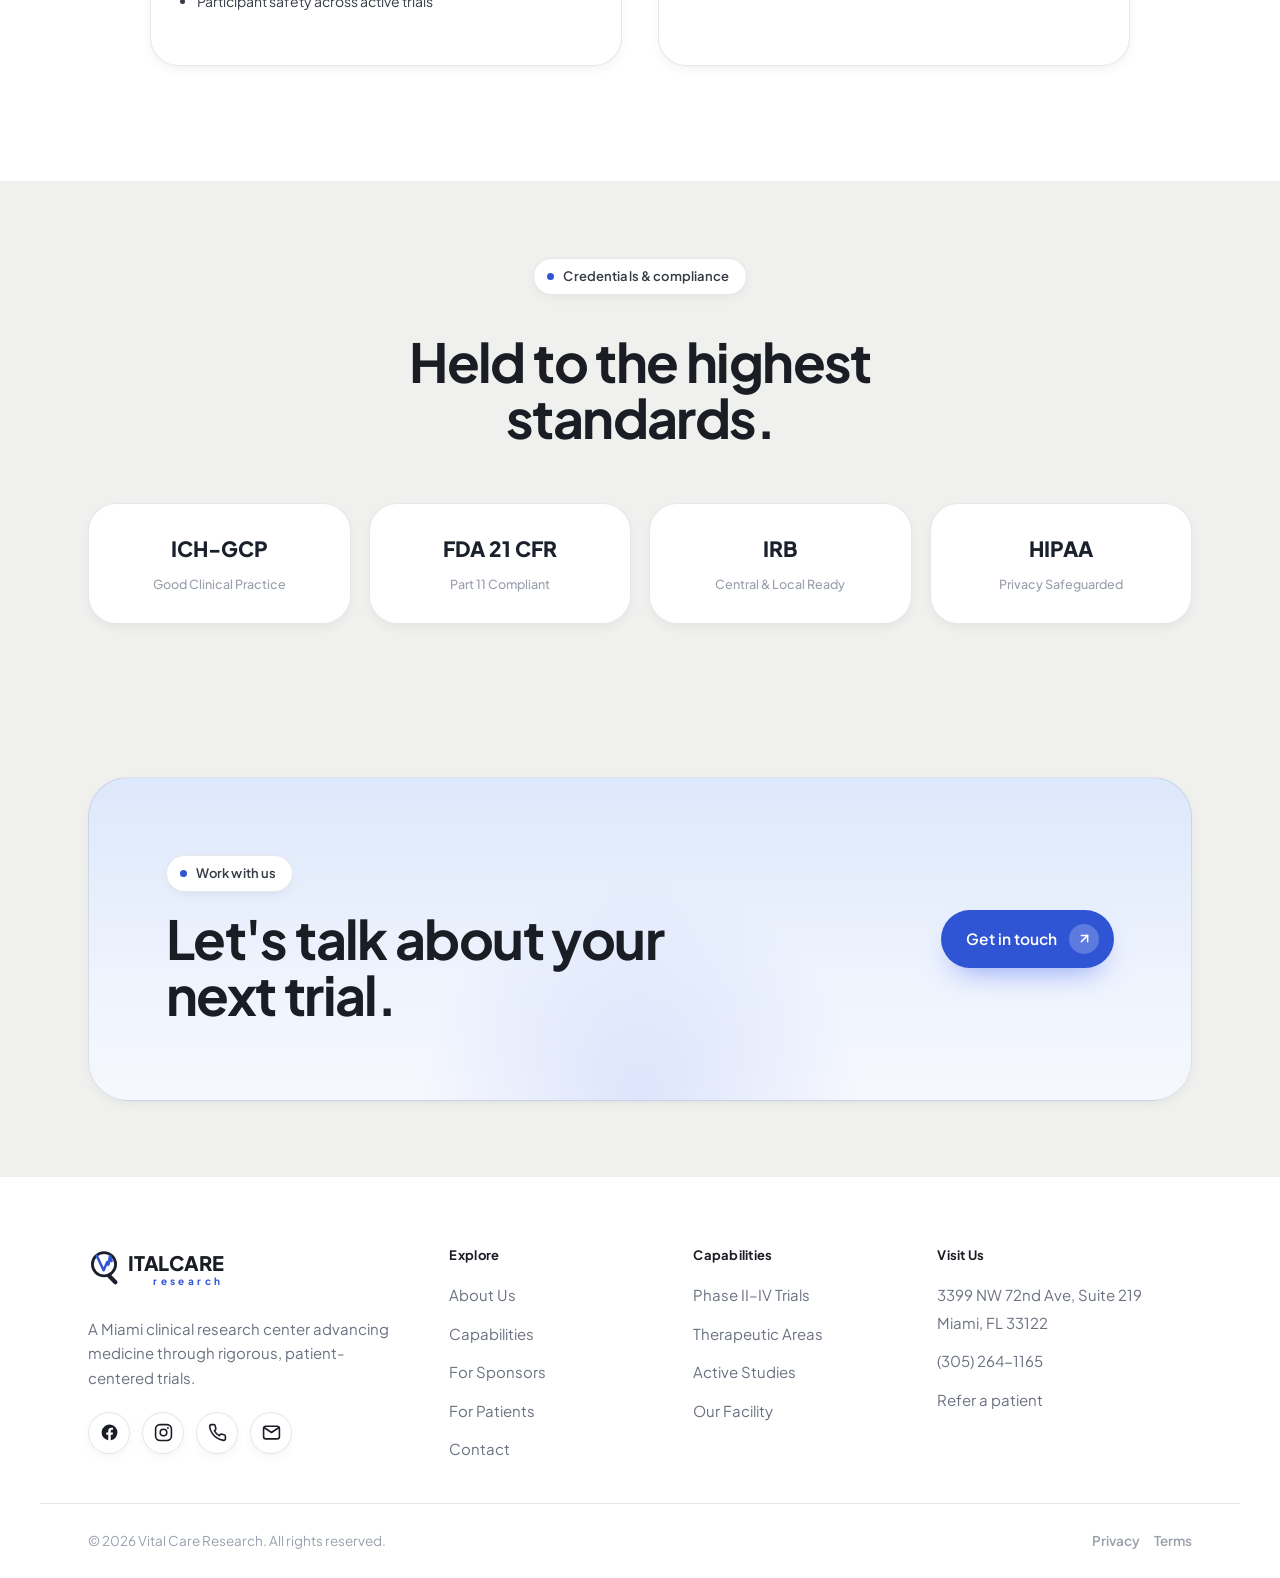
==== commit 1acb5380: "Polish physician profiles, content updates, and gallery fixes. Redesign doctor cards with improved p" ====
--- a/about.html
+++ b/about.html
@@ -9,7 +9,7 @@
 <link rel="preconnect" href="https://fonts.googleapis.com">
 <link rel="preconnect" href="https://fonts.gstatic.com" crossorigin>
 <link href="https://fonts.googleapis.com/css2?family=Plus+Jakarta+Sans:wght@400;500;600;700;800&display=swap" rel="stylesheet">
-<link rel="stylesheet" href="assets/styles.css?v=14">
+<link rel="stylesheet" href="assets/styles.css?v=15">
 <style>
   .values-grid { display:grid; grid-template-columns:repeat(2,1fr); gap:22px; }
   .value { display:flex; gap:20px; align-items:flex-start; padding:30px; border:1px solid var(--line); border-radius:var(--radius-lg); background:var(--surface); box-shadow:var(--shadow-sm); transition:transform .3s var(--ease), box-shadow .3s; }
@@ -101,9 +101,8 @@
     </div>
     <div class="gallery reveal">
       <figure><img src="img/exterior.png" alt="Storefront and entrance"><figcaption><span data-es="Fachada y entrada">Storefront &amp; entrance</span></figcaption></figure>
-      <figure><img src="img/reception.png" alt="Reception and waiting area"><figcaption><span data-es="Recepción y sala de espera">Reception &amp; waiting</span></figcaption></figure>
       <figure><img src="img/conference.png" alt="Conference room"><figcaption><span data-es="Sala de conferencias">Conference room</span></figcaption></figure>
-      <figure><img src="img/office.png" alt="Clinical workspace"><figcaption><span data-es="Área clínica">Clinical workspace</span></figcaption></figure>
+      <figure><img src="img/office.png?v=16" alt="Clinical workspace"><figcaption><span data-es="Área clínica">Clinical workspace</span></figcaption></figure>
       <figure><img src="img/storage.png" alt="Supply and storage"><figcaption><span data-es="Suministros y almacén">Supply &amp; storage</span></figcaption></figure>
       <figure><img src="img/lab.png" alt="On-site laboratory"><figcaption><span data-es="Laboratorio en el sitio">On-site laboratory</span></figcaption></figure>
       <figure><img src="img/cold-storage.png" alt="Cold-chain storage"><figcaption><span data-es="Almacenamiento en cadena de frío">Cold-chain storage</span></figcaption></figure>
@@ -115,14 +114,42 @@
 <!-- team -->
 <section class="section" style="background:var(--surface);" data-screen-label="Team">
   <div class="wrap">
-    <div class="sec-head reveal">
+    <div class="sec-head sec-head--center reveal">
       <span class="eyebrow"><span data-es="Nuestros médicos">Our physicians</span></span>
       <h2 class="title" style="margin-top:22px;"><span data-es="Liderazgo clínico con experiencia.">Clinical leadership you can trust.</span></h2>
       <p><span data-es="Nuestro equipo médico aporta décadas de experiencia en medicina interna y psiquiatría a la supervisión de protocolos y la atención al participante.">Our medical team brings decades of internal medicine and psychiatry expertise to protocol oversight and participant care.</span></p>
     </div>
-    <div class="spec-grid spec-grid--lead">
-      <div class="reveal"><div class="spec"><img class="fill" src="img/gilberto-jimenez.png" alt="Dr. Gilberto Jimenez, MD"><div class="ov"></div><div class="meta"><h3><span data-es="Dr. Gilberto Jimenez, MD">Dr. Gilberto Jimenez, MD</span></h3><div class="role"><span data-es="Investigador Principal · Medicina Interna">Principal Investigator · Internal Medicine</span></div></div></div><p class="muted" style="margin-top:14px; font-size:14.5px;"><span data-es="Internista en el sur de Florida con más de 20 años de práctica. Graduado del Instituto Superior de Ciencias Médicas de Camagüey. Experiencia clínica en hipertensión, diabetes y artritis, aplicada a la elegibilidad médica, la supervisión de protocolos y la seguridad del participante en ensayos activos.">Internist in South Florida with more than 20 years in practice. Graduate of The Superior Institute of Medical Sciences of Camagüey. Clinical expertise in hypertension, diabetes, and arthritis — applied to medical eligibility, protocol oversight, and participant safety across active trials.</span></p></div>
-      <div class="reveal" data-d="1"><div class="spec"><img class="fill" src="img/maria-rodil.png" alt="Dr. Maria Rodil"><div class="ov"></div><div class="meta"><h3><span data-es="Dra. Maria Rodil">Dr. Maria Rodil</span></h3><div class="role"><span data-es="Directora Médica">Medical Director</span></div></div></div><p class="muted" style="margin-top:14px; font-size:14.5px;"><span data-es="Directora Médica de Peace of Mind Mental Health, Inc., con más de 40 años de experiencia en psiquiatría, especializada en geriatría.">Medical Director for Peace of Mind Mental Health, Inc., with over 40 years of experience in psychiatry, specializing in geriatrics.</span></p></div>
+    <div class="physician-grid">
+      <article class="physician-card reveal">
+        <div class="physician-photo">
+          <img src="img/gilberto-jimenez.png?v=15" alt="Dr. Gilberto Jimenez, MD" width="512" height="512" loading="lazy">
+        </div>
+        <div class="physician-body">
+          <h3><span data-es="Dr. Gilberto Jimenez, MD">Dr. Gilberto Jimenez, MD</span></h3>
+          <p class="physician-role"><span data-es="Investigador Principal · Medicina Interna">Principal Investigator · Internal Medicine</span></p>
+          <p class="physician-lead"><span data-es="Internista en el sur de Florida con más de 20 años de práctica clínica. Graduado del Instituto Superior de Ciencias Médicas de Camagüey.">Internist in South Florida with more than 20 years in clinical practice. Graduate of The Superior Institute of Medical Sciences of Camagüey.</span></p>
+          <ul class="physician-points">
+            <li><span data-es="Hipertensión, diabetes y artritis">Hypertension, diabetes, and arthritis</span></li>
+            <li><span data-es="Elegibilidad médica y supervisión de protocolos">Medical eligibility and protocol oversight</span></li>
+            <li><span data-es="Seguridad del participante en ensayos activos">Participant safety across active trials</span></li>
+          </ul>
+        </div>
+      </article>
+      <article class="physician-card reveal" data-d="1">
+        <div class="physician-photo">
+          <img src="img/maria-rodil.png?v=15" alt="Dr. Maria Rodil" width="512" height="512" loading="lazy">
+        </div>
+        <div class="physician-body">
+          <h3><span data-es="Dra. Maria Rodil">Dr. Maria Rodil</span></h3>
+          <p class="physician-role"><span data-es="Directora Médica · Psiquiatría">Medical Director · Psychiatry</span></p>
+          <p class="physician-lead"><span data-es="Directora Médica de Peace of Mind Mental Health, Inc., con más de 40 años de experiencia en psiquiatría clínica.">Medical Director at Peace of Mind Mental Health, Inc., with more than 40 years of clinical psychiatry experience.</span></p>
+          <ul class="physician-points">
+            <li><span data-es="Psiquiatría geriátrica y manejo de medicación">Geriatric psychiatry and medication management</span></li>
+            <li><span data-es="Depresión, ansiedad y trastornos del ánimo">Depression, anxiety, and mood disorders</span></li>
+            <li><span data-es="Atención integrada con equipos de terapia">Integrated care with therapy teams</span></li>
+          </ul>
+        </div>
+      </article>
     </div>
   </div>
 </section>
--- a/assets/styles.css
+++ b/assets/styles.css
@@ -527,6 +527,72 @@
 /* ---------- specialist / team cards (shared) ---------- */
 .spec-grid { display: grid; grid-template-columns: repeat(3, 1fr); gap: 22px; }
 .spec-grid--lead { grid-template-columns: repeat(2, 1fr); max-width: 820px; margin-inline: auto; }
+
+/* ---------- physician profile cards ---------- */
+.physician-grid {
+  display: grid;
+  grid-template-columns: repeat(2, minmax(0, 1fr));
+  gap: clamp(24px, 4vw, 36px);
+  max-width: 980px;
+  margin-inline: auto;
+}
+.physician-card {
+  background: var(--surface);
+  border: 1px solid var(--line);
+  border-radius: var(--radius-lg);
+  overflow: hidden;
+  box-shadow: var(--shadow-sm);
+  display: flex;
+  flex-direction: column;
+  height: 100%;
+  transition: transform .35s var(--ease), box-shadow .35s;
+}
+.physician-card:hover { transform: translateY(-4px); box-shadow: var(--shadow); }
+.physician-photo {
+  aspect-ratio: 1;
+  overflow: hidden;
+  background: linear-gradient(180deg, #eef1f6, #e4e8ef);
+}
+.physician-photo img {
+  width: 100%;
+  height: 100%;
+  object-fit: cover;
+  object-position: center 18%;
+  display: block;
+}
+.physician-body {
+  padding: clamp(22px, 3vw, 30px);
+  display: flex;
+  flex-direction: column;
+  flex: 1;
+}
+.physician-body h3 { margin: 0; font-size: clamp(1.05rem, 2vw, 1.25rem); color: var(--ink); }
+.physician-role {
+  margin: 8px 0 14px;
+  color: var(--blue);
+  font-size: 13px;
+  font-weight: 700;
+  letter-spacing: 0.03em;
+  text-transform: uppercase;
+}
+.physician-lead {
+  margin: 0 0 16px;
+  color: var(--body);
+  font-size: 15px;
+  line-height: 1.65;
+}
+.physician-points {
+  margin: 0 0 22px;
+  padding-left: 1.15em;
+  color: var(--ink-2);
+  font-size: 14px;
+  line-height: 1.55;
+}
+.physician-points li + li { margin-top: 7px; }
+.physician-cta { margin-top: auto; align-self: flex-start; }
+@media (max-width: 900px) {
+  .physician-grid { grid-template-columns: 1fr; max-width: 420px; }
+}
 .spec { position: relative; border-radius: var(--radius-lg); overflow: hidden; aspect-ratio: 1/1.12; box-shadow: var(--shadow-sm); }
 .spec image-slot { position: absolute; inset: 0; width: 100%; height: 100%; border-radius: 0; box-shadow: none; }
 .spec img.fill { position: absolute; inset: 0; width: 100%; height: 100%; object-fit: cover; border-radius: 0; display: block; }
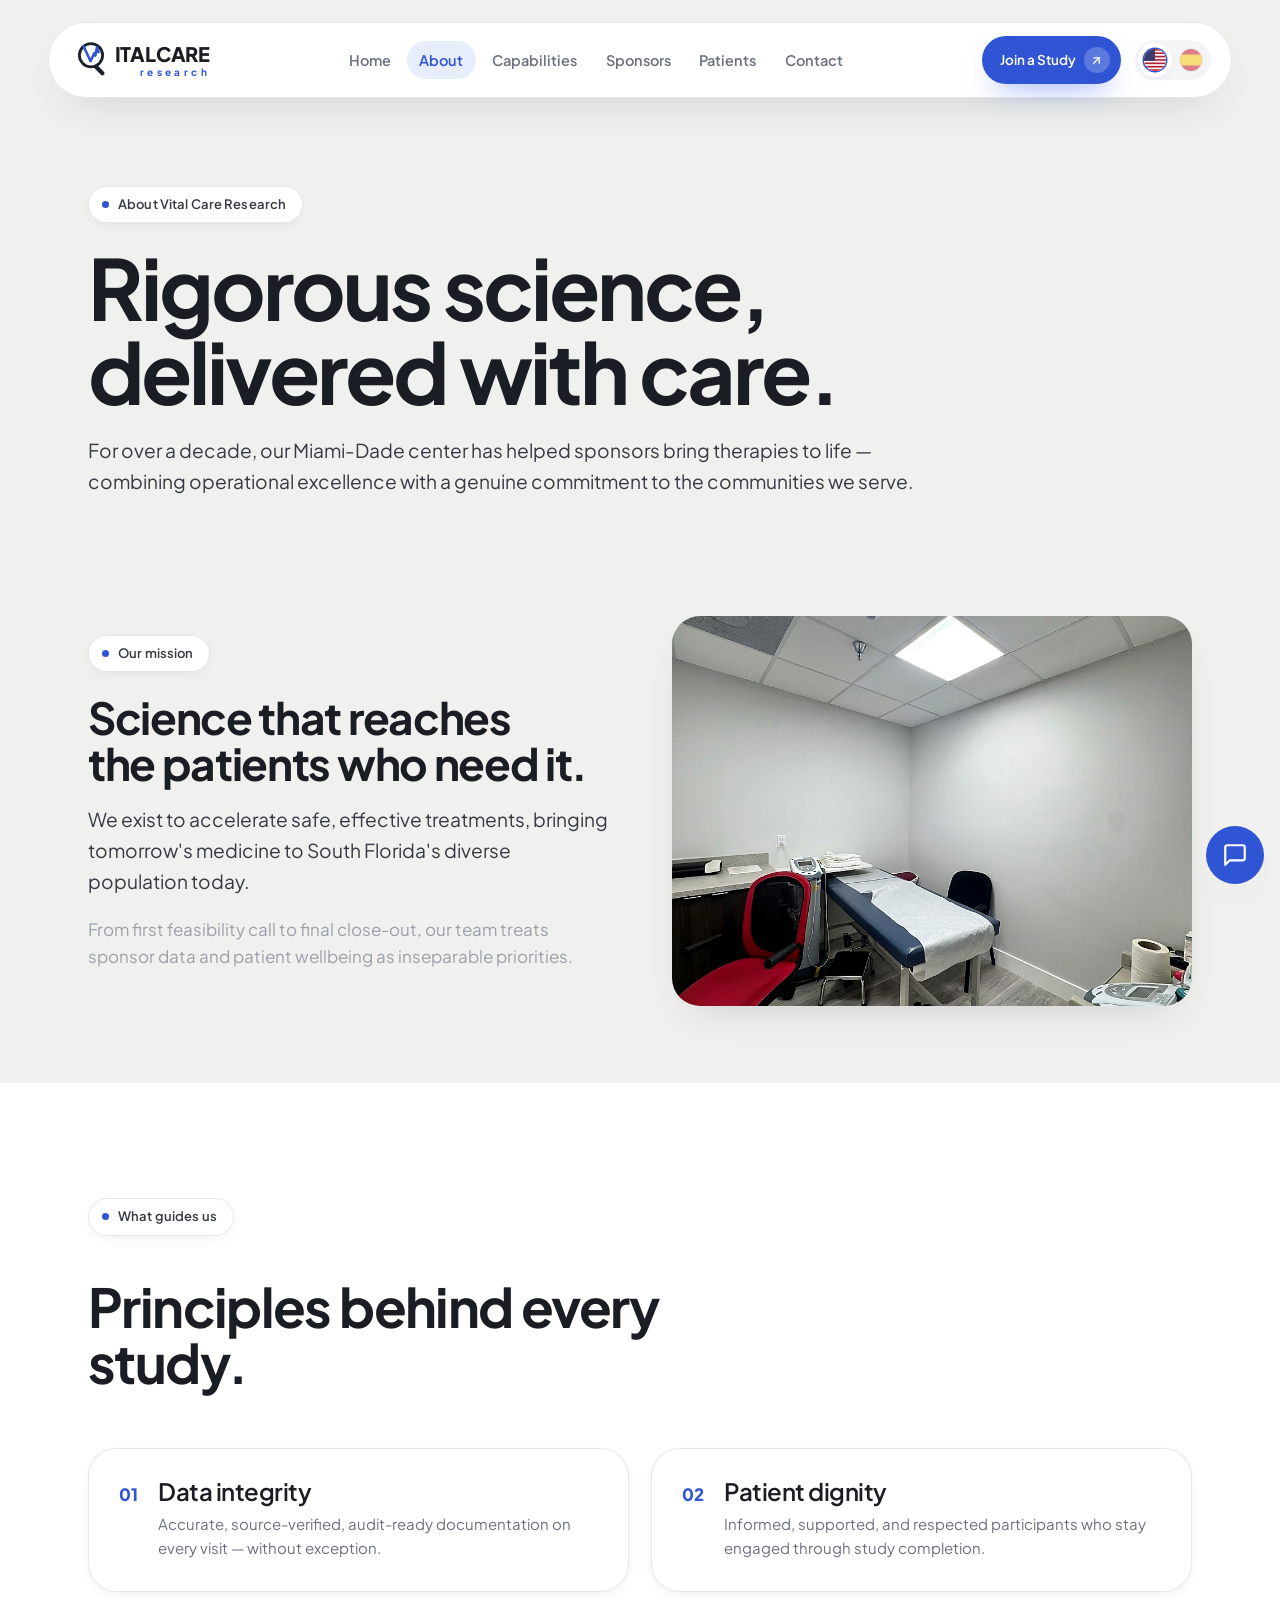
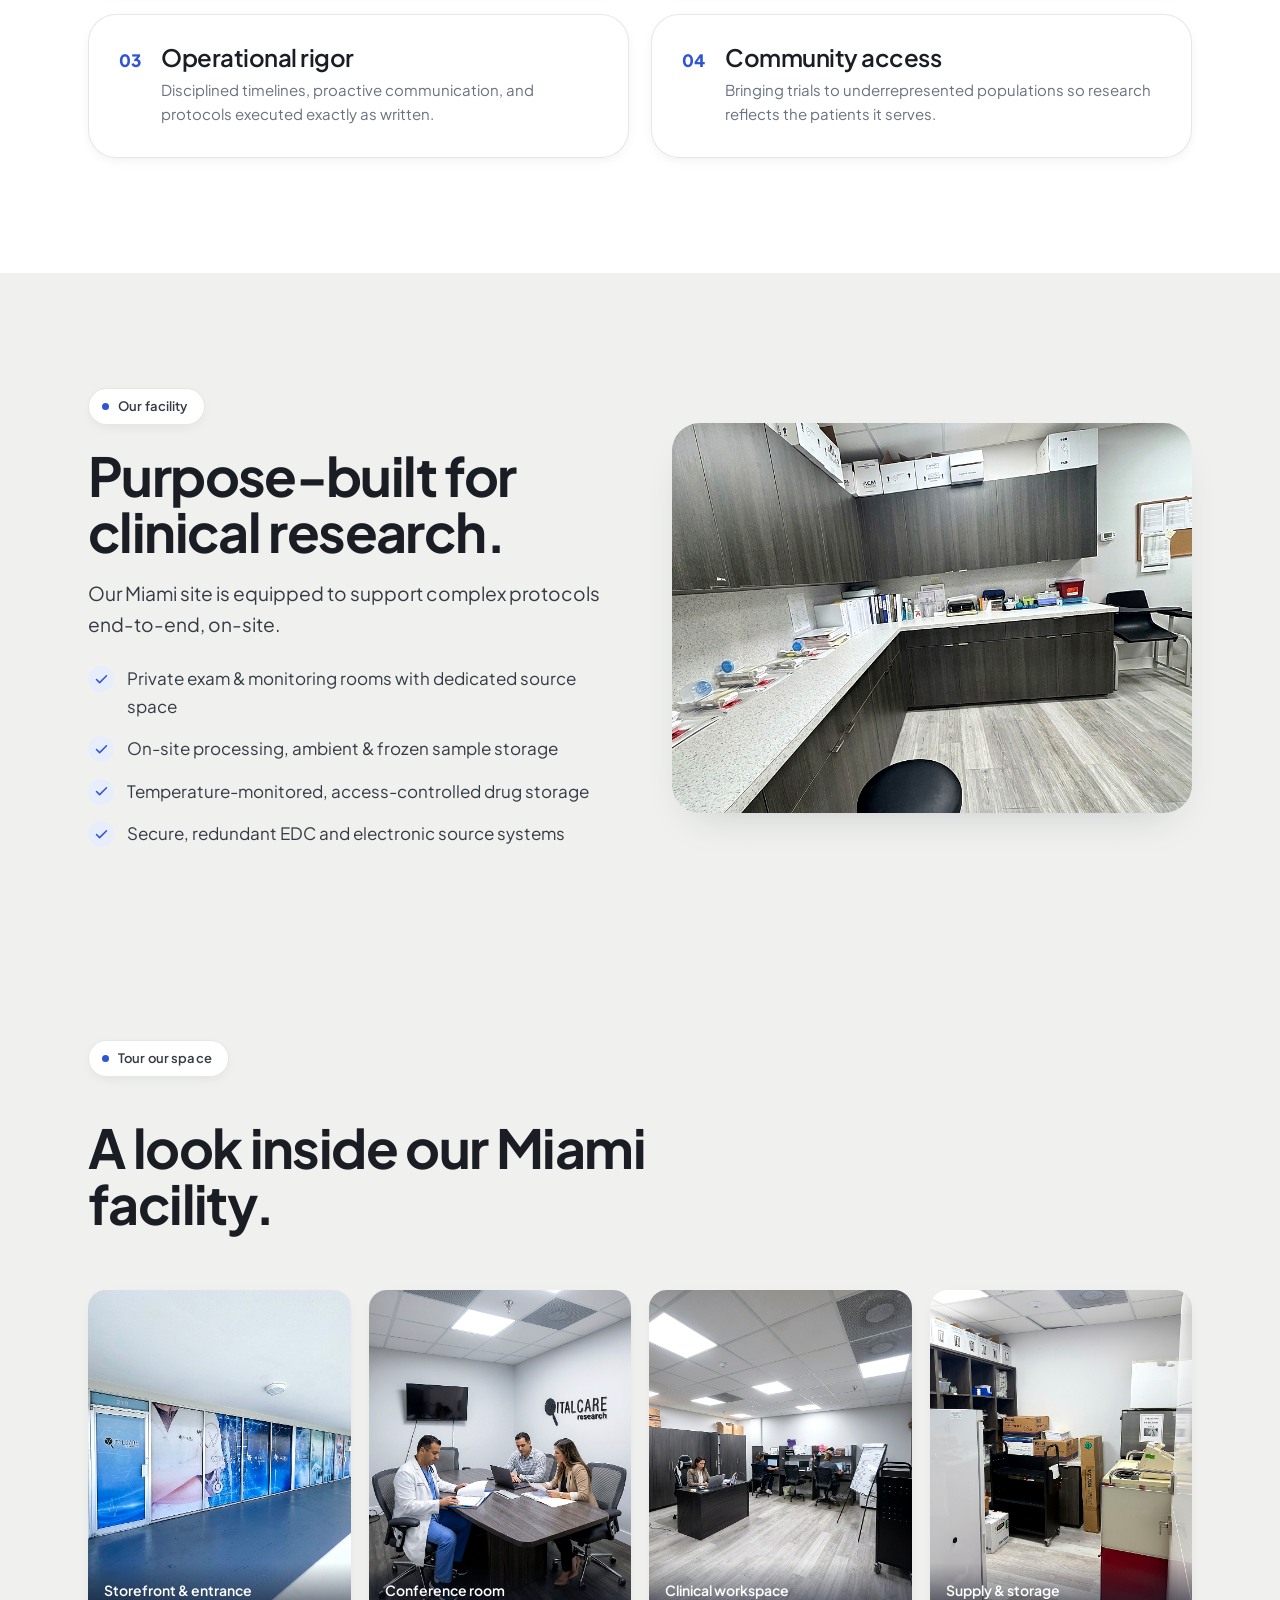
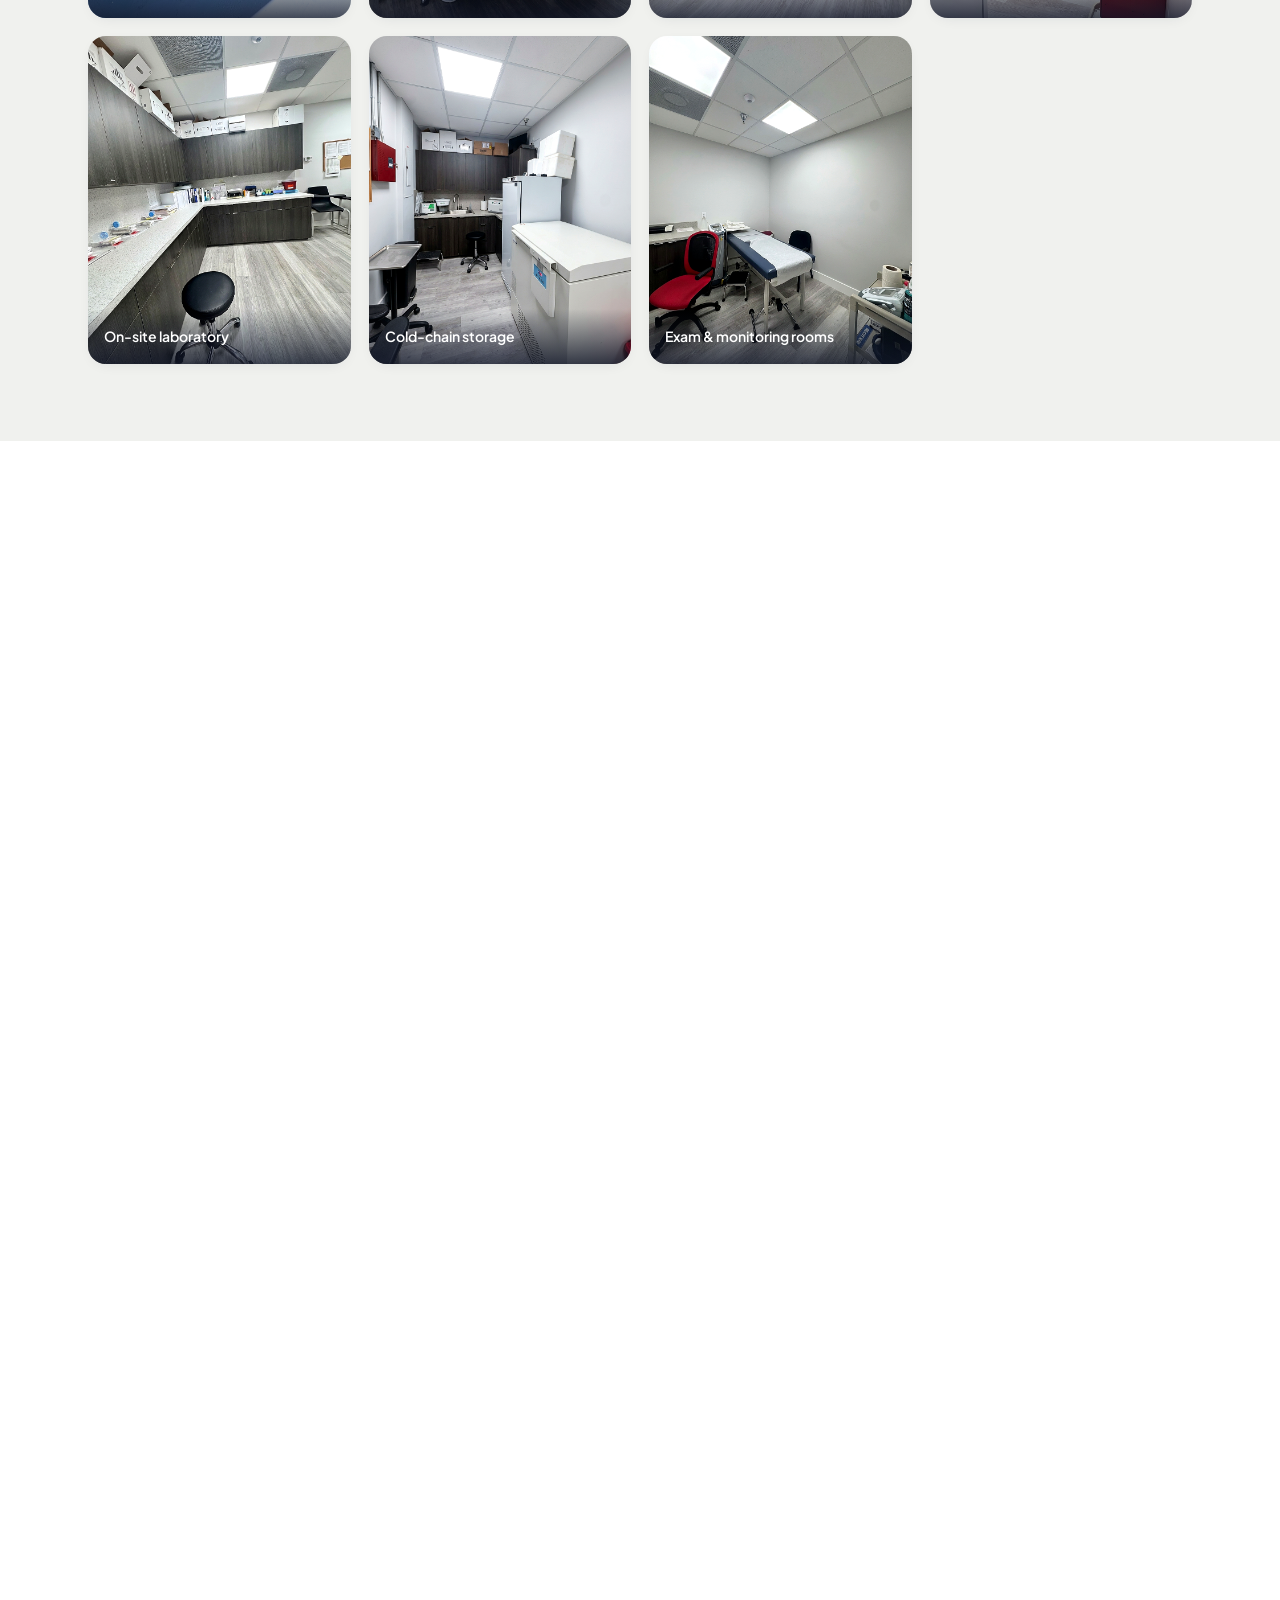
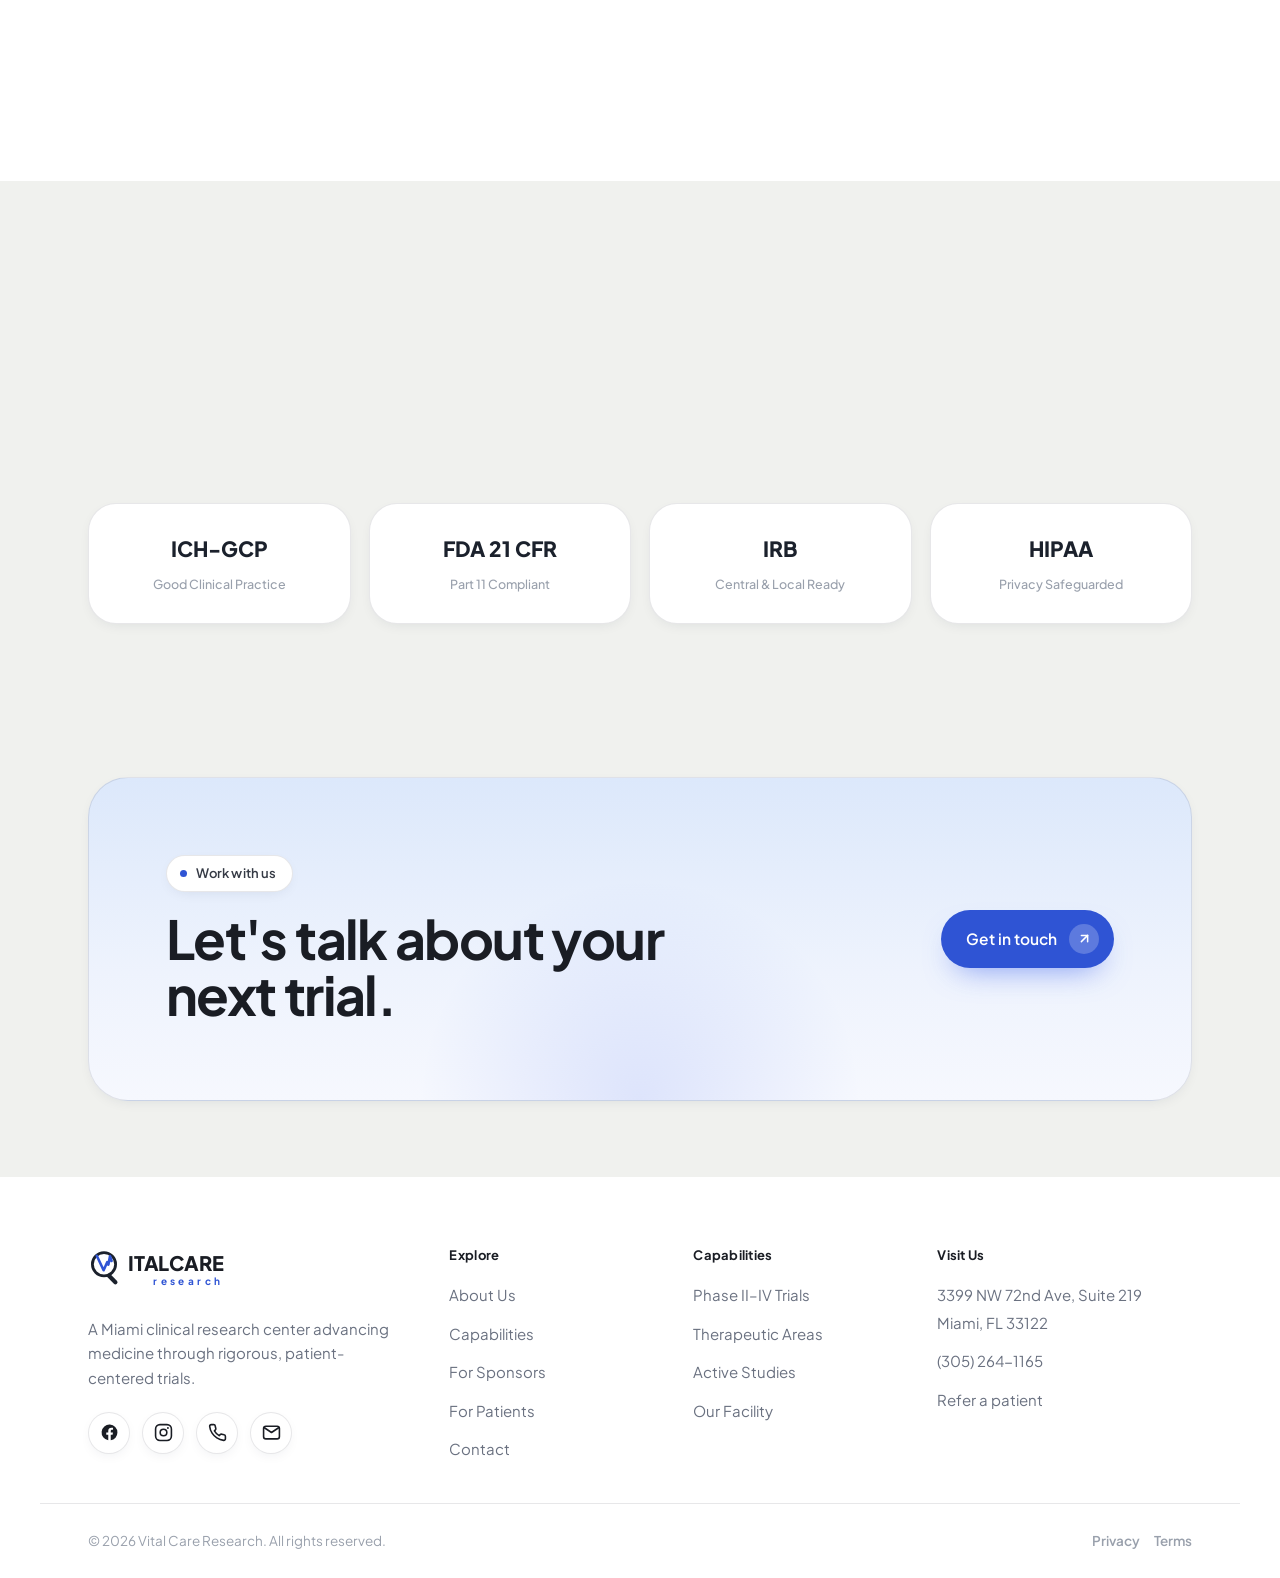
==== commit 05ea8bdf: "Enhance facility photos with Higgsfield NanoBanana Pro. Regenerate all site facility images from rea" ====
--- a/about.html
+++ b/about.html
@@ -76,7 +76,7 @@
 <section class="section">
   <div class="wrap split">
     <div class="reveal" data-d="1" style="order:2;">
-      <img class="photo" src="img/lab.png" alt="On-site laboratory at Vital Care Research" style="width:100%; aspect-ratio:4/3; border-radius:28px;">
+      <img class="photo" src="img/lab.png?v=17" alt="On-site laboratory at Vital Care Research" style="width:100%; aspect-ratio:4/3; border-radius:28px;">
     </div>
     <div class="reveal" style="order:1;">
       <span class="eyebrow"><span data-es="Nuestras instalaciones">Our facility</span></span>
@@ -100,13 +100,13 @@
       <h2 class="title" style="margin-top:22px;"><span data-es="Un vistazo a nuestras instalaciones en Miami.">A look inside our Miami facility.</span></h2>
     </div>
     <div class="gallery reveal">
-      <figure><img src="img/exterior.png" alt="Storefront and entrance"><figcaption><span data-es="Fachada y entrada">Storefront &amp; entrance</span></figcaption></figure>
-      <figure><img src="img/conference.png" alt="Conference room"><figcaption><span data-es="Sala de conferencias">Conference room</span></figcaption></figure>
-      <figure><img src="img/office.png?v=16" alt="Clinical workspace"><figcaption><span data-es="Área clínica">Clinical workspace</span></figcaption></figure>
-      <figure><img src="img/storage.png" alt="Supply and storage"><figcaption><span data-es="Suministros y almacén">Supply &amp; storage</span></figcaption></figure>
-      <figure><img src="img/lab.png" alt="On-site laboratory"><figcaption><span data-es="Laboratorio en el sitio">On-site laboratory</span></figcaption></figure>
-      <figure><img src="img/cold-storage.png" alt="Cold-chain storage"><figcaption><span data-es="Almacenamiento en cadena de frío">Cold-chain storage</span></figcaption></figure>
-      <figure><img src="img/exam.png" alt="Exam and monitoring rooms"><figcaption><span data-es="Salas de examen y monitoreo">Exam &amp; monitoring rooms</span></figcaption></figure>
+      <figure><img src="img/exterior.png?v=17" alt="Storefront and entrance"><figcaption><span data-es="Fachada y entrada">Storefront &amp; entrance</span></figcaption></figure>
+      <figure><img src="img/conference.png?v=17" alt="Conference room"><figcaption><span data-es="Sala de conferencias">Conference room</span></figcaption></figure>
+      <figure><img src="img/office.png?v=17" alt="Clinical workspace"><figcaption><span data-es="Área clínica">Clinical workspace</span></figcaption></figure>
+      <figure><img src="img/storage.png?v=17" alt="Supply and storage"><figcaption><span data-es="Suministros y almacén">Supply &amp; storage</span></figcaption></figure>
+      <figure><img src="img/lab.png?v=17" alt="On-site laboratory"><figcaption><span data-es="Laboratorio en el sitio">On-site laboratory</span></figcaption></figure>
+      <figure><img src="img/cold-storage.png?v=17" alt="Cold-chain storage"><figcaption><span data-es="Almacenamiento en cadena de frío">Cold-chain storage</span></figcaption></figure>
+      <figure><img src="img/exam.png?v=17" alt="Exam and monitoring rooms"><figcaption><span data-es="Salas de examen y monitoreo">Exam &amp; monitoring rooms</span></figcaption></figure>
     </div>
   </div>
 </section>
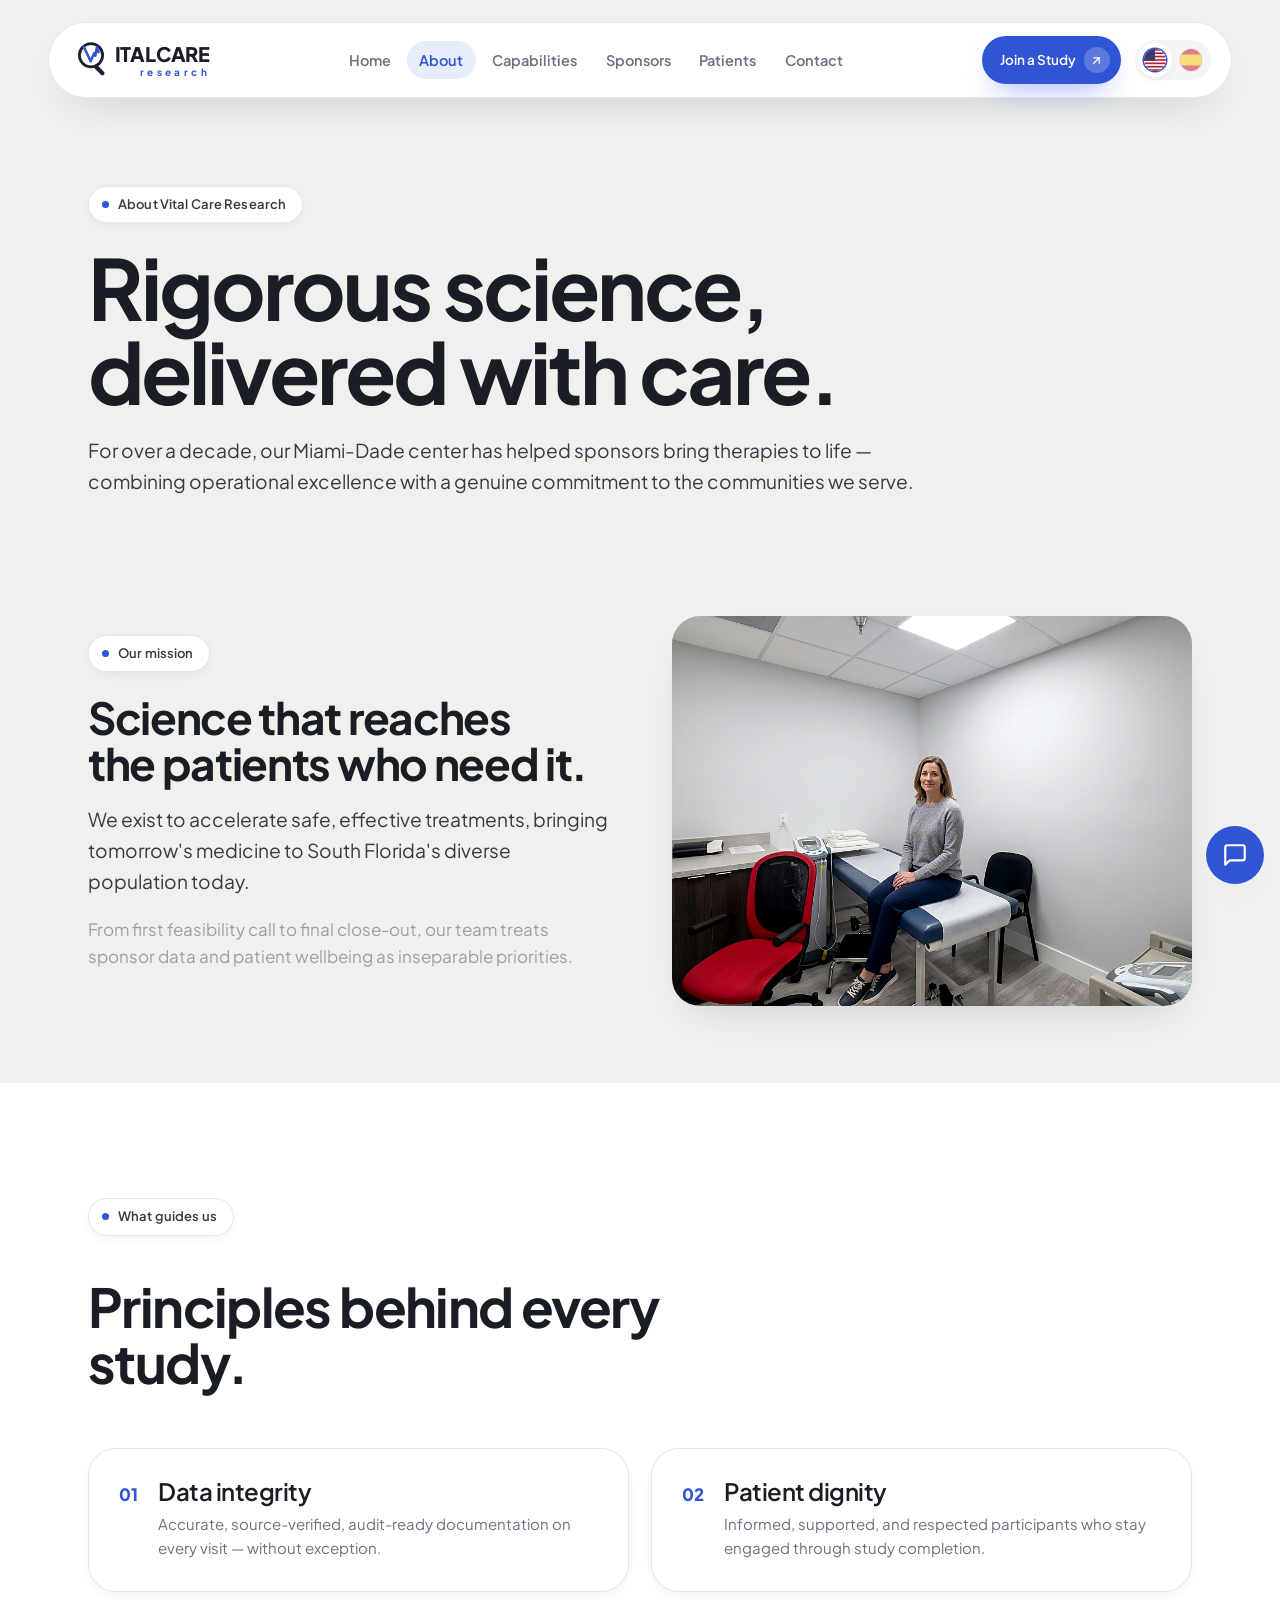
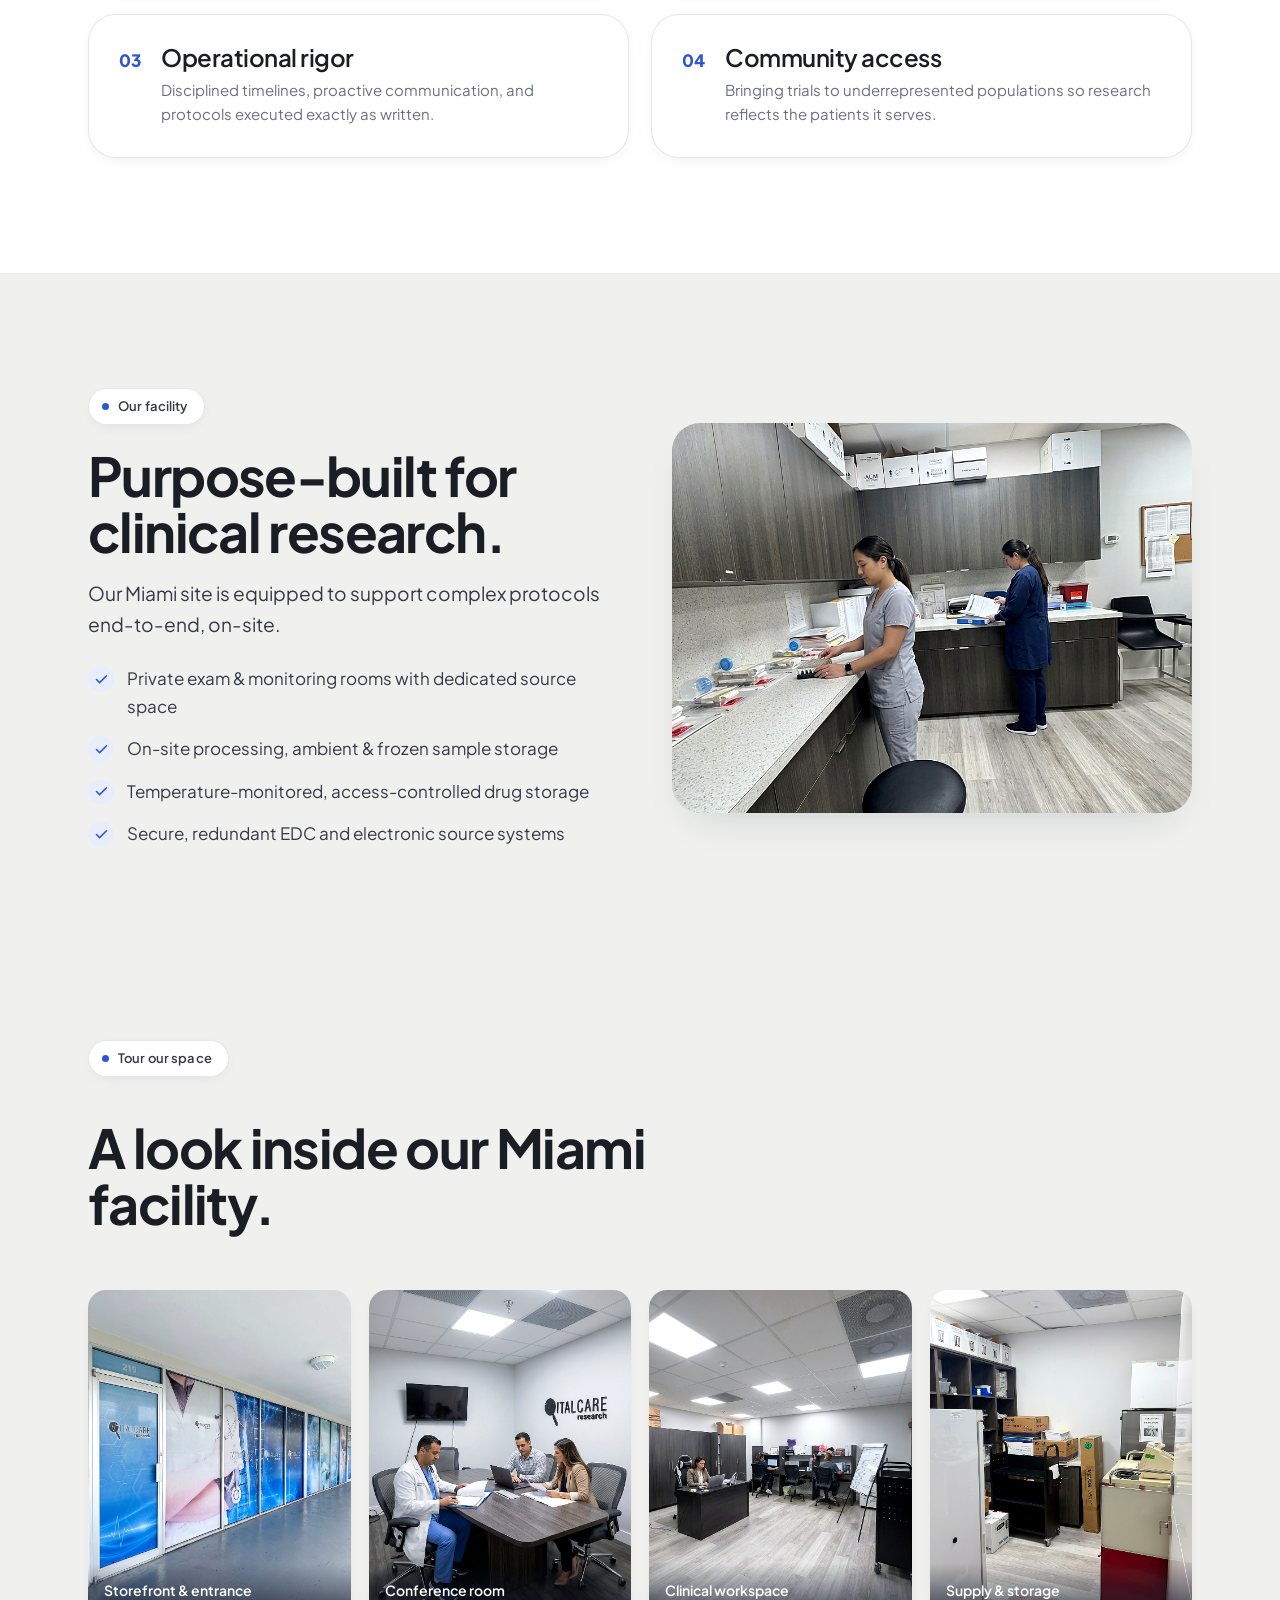
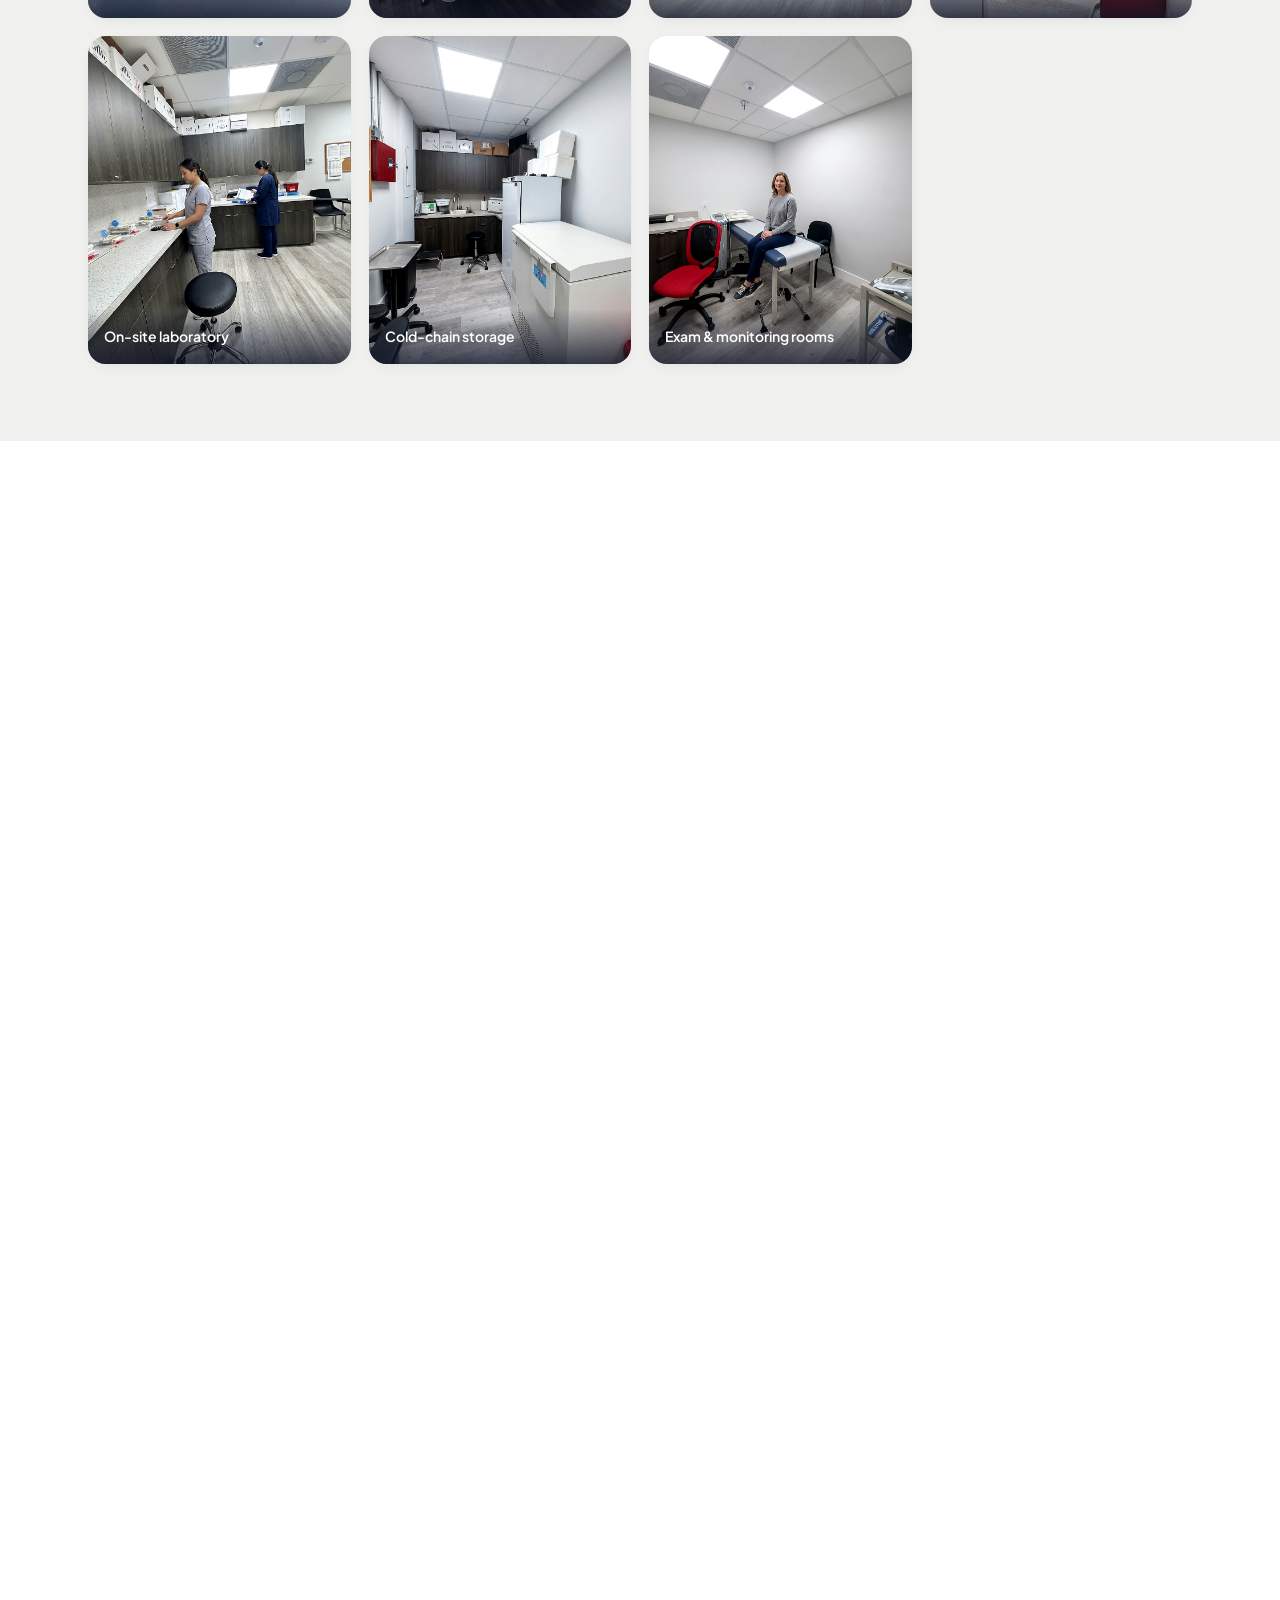
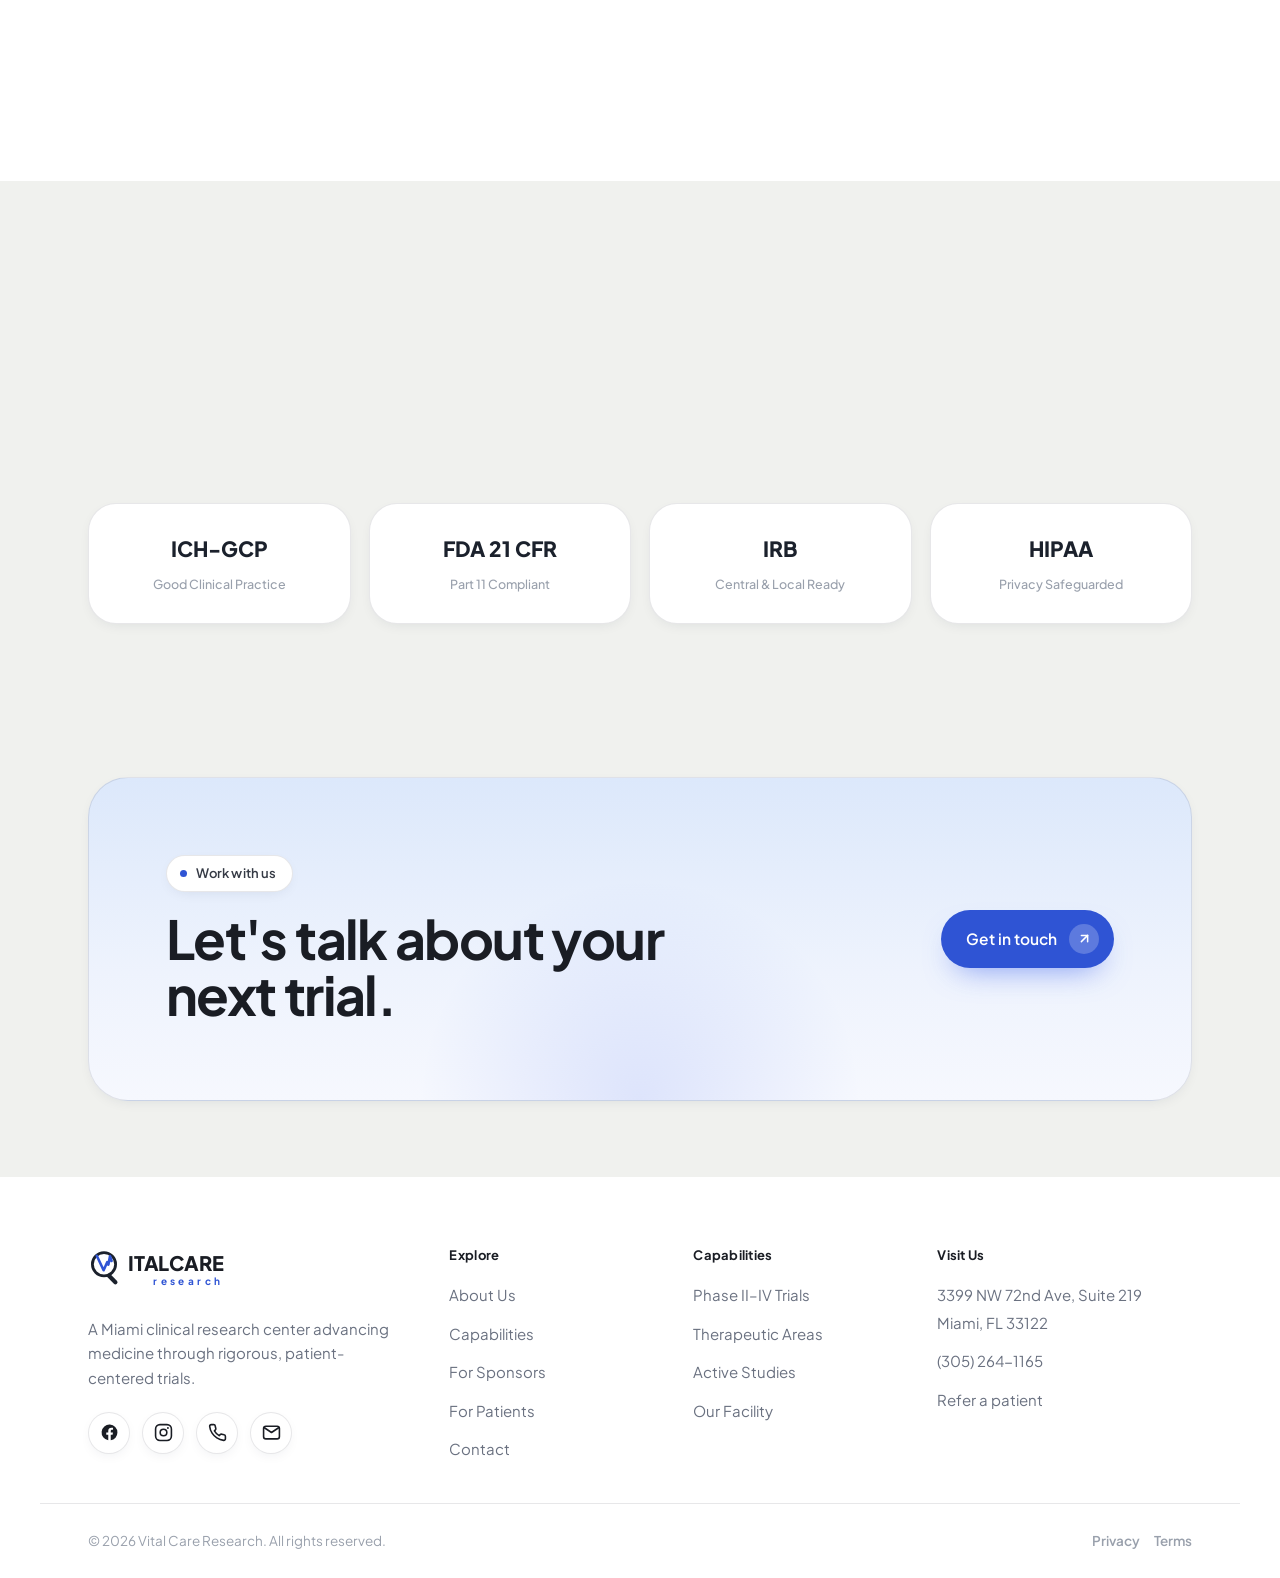
==== commit ab95a219: "Refresh facility media, capability icons, and office tour video. Regenerate exterior, exam, and lab " ====
--- a/about.html
+++ b/about.html
@@ -76,7 +76,7 @@
 <section class="section">
   <div class="wrap split">
     <div class="reveal" data-d="1" style="order:2;">
-      <img class="photo" src="img/lab.png?v=17" alt="On-site laboratory at Vital Care Research" style="width:100%; aspect-ratio:4/3; border-radius:28px;">
+      <img class="photo" src="img/lab.png?v=18" alt="On-site laboratory at Vital Care Research" style="width:100%; aspect-ratio:4/3; border-radius:28px;">
     </div>
     <div class="reveal" style="order:1;">
       <span class="eyebrow"><span data-es="Nuestras instalaciones">Our facility</span></span>
@@ -100,13 +100,13 @@
       <h2 class="title" style="margin-top:22px;"><span data-es="Un vistazo a nuestras instalaciones en Miami.">A look inside our Miami facility.</span></h2>
     </div>
     <div class="gallery reveal">
-      <figure><img src="img/exterior.png?v=17" alt="Storefront and entrance"><figcaption><span data-es="Fachada y entrada">Storefront &amp; entrance</span></figcaption></figure>
+      <figure><img src="img/exterior.png?v=18" alt="Storefront and entrance"><figcaption><span data-es="Fachada y entrada">Storefront &amp; entrance</span></figcaption></figure>
       <figure><img src="img/conference.png?v=17" alt="Conference room"><figcaption><span data-es="Sala de conferencias">Conference room</span></figcaption></figure>
       <figure><img src="img/office.png?v=17" alt="Clinical workspace"><figcaption><span data-es="Área clínica">Clinical workspace</span></figcaption></figure>
       <figure><img src="img/storage.png?v=17" alt="Supply and storage"><figcaption><span data-es="Suministros y almacén">Supply &amp; storage</span></figcaption></figure>
-      <figure><img src="img/lab.png?v=17" alt="On-site laboratory"><figcaption><span data-es="Laboratorio en el sitio">On-site laboratory</span></figcaption></figure>
+      <figure><img src="img/lab.png?v=18" alt="On-site laboratory"><figcaption><span data-es="Laboratorio en el sitio">On-site laboratory</span></figcaption></figure>
       <figure><img src="img/cold-storage.png?v=17" alt="Cold-chain storage"><figcaption><span data-es="Almacenamiento en cadena de frío">Cold-chain storage</span></figcaption></figure>
-      <figure><img src="img/exam.png?v=17" alt="Exam and monitoring rooms"><figcaption><span data-es="Salas de examen y monitoreo">Exam &amp; monitoring rooms</span></figcaption></figure>
+      <figure><img src="img/exam.png?v=18" alt="Exam and monitoring rooms"><figcaption><span data-es="Salas de examen y monitoreo">Exam &amp; monitoring rooms</span></figcaption></figure>
     </div>
   </div>
 </section>
--- a/assets/styles.css
+++ b/assets/styles.css
@@ -211,14 +211,14 @@
 .card { background: var(--surface); border: 1px solid var(--line); border-radius: var(--radius-lg); padding: 32px; box-shadow: var(--shadow-sm); transition: transform .35s var(--ease), box-shadow .35s; position: relative; overflow: hidden; }
 .card:hover { transform: translateY(-6px); box-shadow: var(--shadow); }
 .card .ico { width: 56px; height: 56px; border-radius: 16px; display: flex; align-items: center; justify-content: center; background: var(--blue-soft); color: var(--blue-deep); margin-bottom: 22px; animation: icoFloat 3.6s ease-in-out infinite; }
-.card .ico svg { width: 27px; height: 27px; transform-origin: center; transition: transform .4s var(--ease); animation: icoPulse 2.8s ease-in-out infinite; }
-.card:nth-child(2) .ico svg { animation-delay: .45s; }
-.card:nth-child(3) .ico svg { animation-delay: .9s; }
-.card:nth-child(4) .ico svg { animation-delay: 1.3s; }
-.card:nth-child(5) .ico svg { animation-delay: .6s; }
-.card:nth-child(6) .ico svg { animation-delay: 1.05s; }
+.card .ico svg, .card .ico img { width: 27px; height: 27px; transform-origin: center; transition: transform .4s var(--ease); animation: icoPulse 2.8s ease-in-out infinite; }
+.card:nth-child(2) .ico svg, .card:nth-child(2) .ico img { animation-delay: .45s; }
+.card:nth-child(3) .ico svg, .card:nth-child(3) .ico img { animation-delay: .9s; }
+.card:nth-child(4) .ico svg, .card:nth-child(4) .ico img { animation-delay: 1.3s; }
+.card:nth-child(5) .ico svg, .card:nth-child(5) .ico img { animation-delay: .6s; }
+.card:nth-child(6) .ico svg, .card:nth-child(6) .ico img { animation-delay: 1.05s; }
 .card:hover .ico { animation: none; }
-.card:hover .ico svg { animation-play-state: paused; transform: scale(1.16); }
+.card:hover .ico svg, .card:hover .ico img { animation-play-state: paused; transform: scale(1.16); }
 @keyframes icoFloat { 0%,100% { transform: translateY(0); } 50% { transform: translateY(-4px); } }
 @keyframes icoPulse { 0%,100% { transform: scale(1) rotate(0deg); } 50% { transform: scale(1.13) rotate(-2deg); } }
 /* ECG / heartbeat draw */
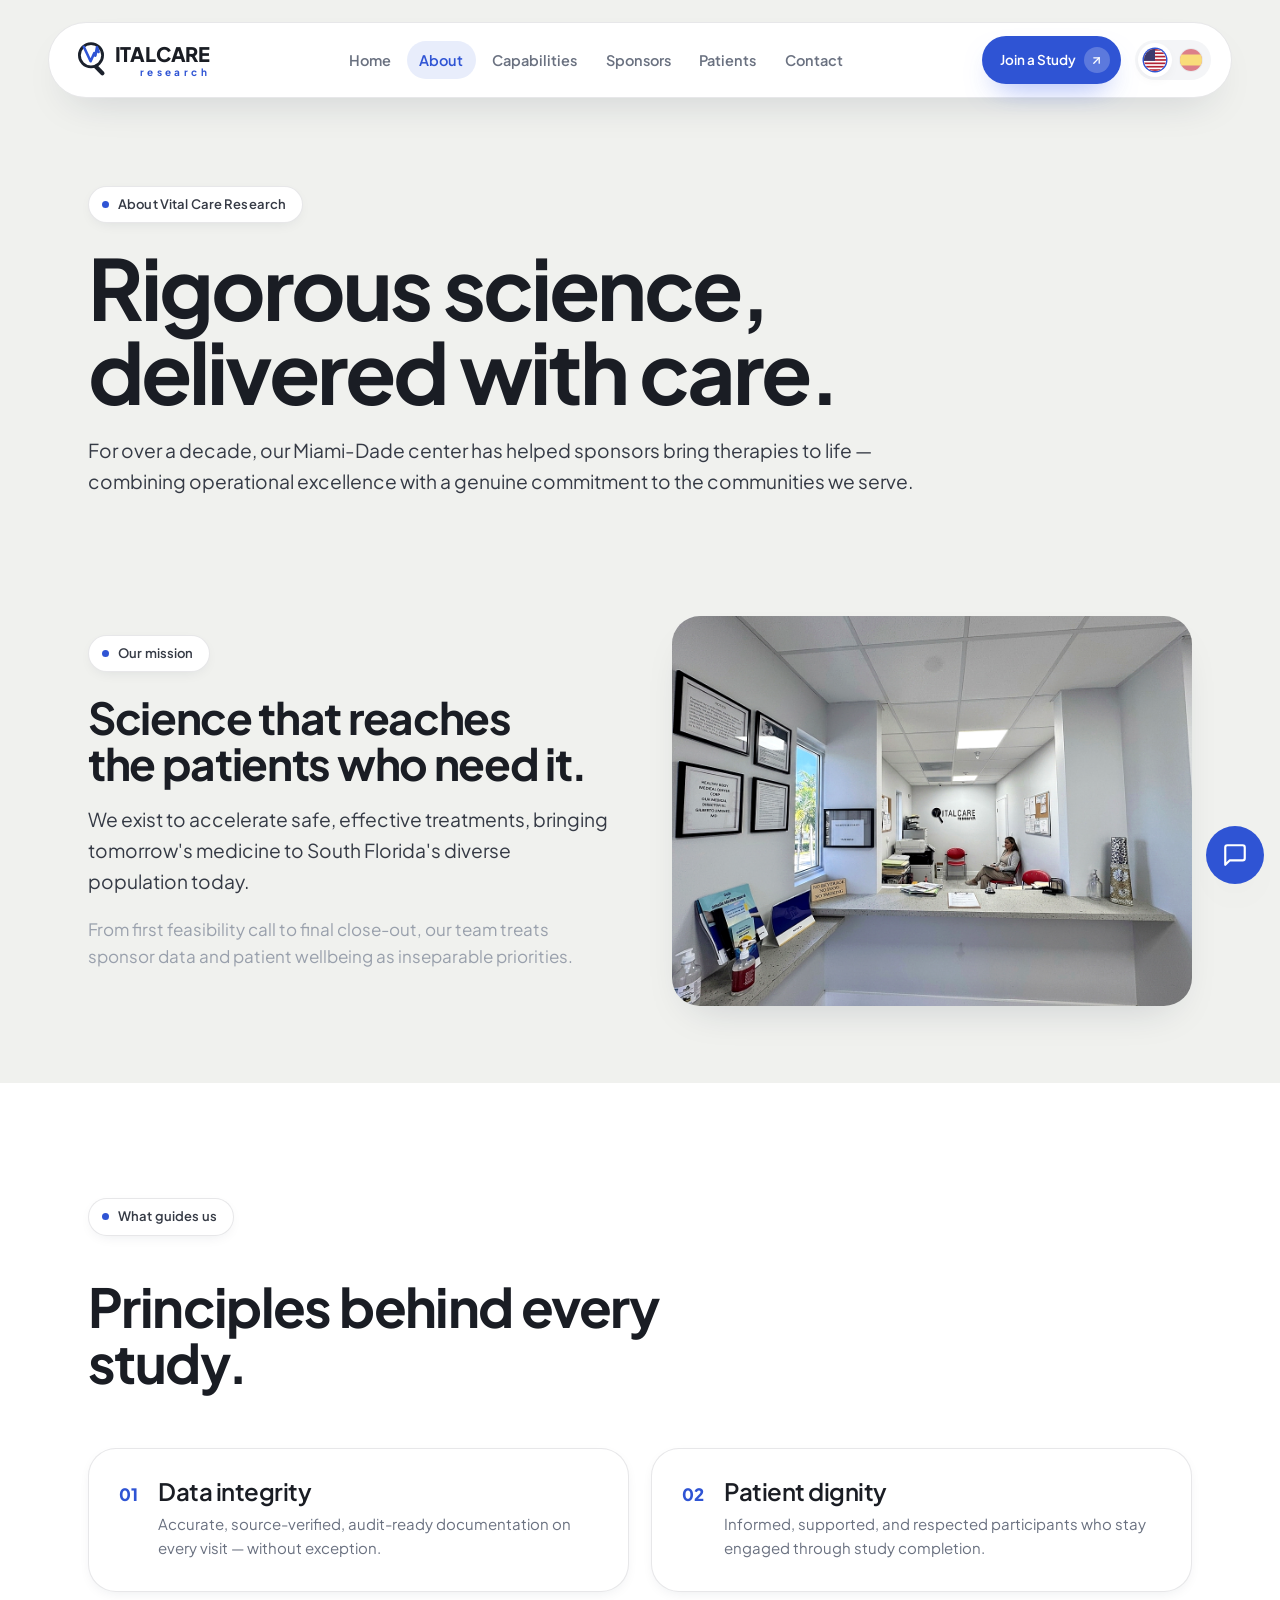
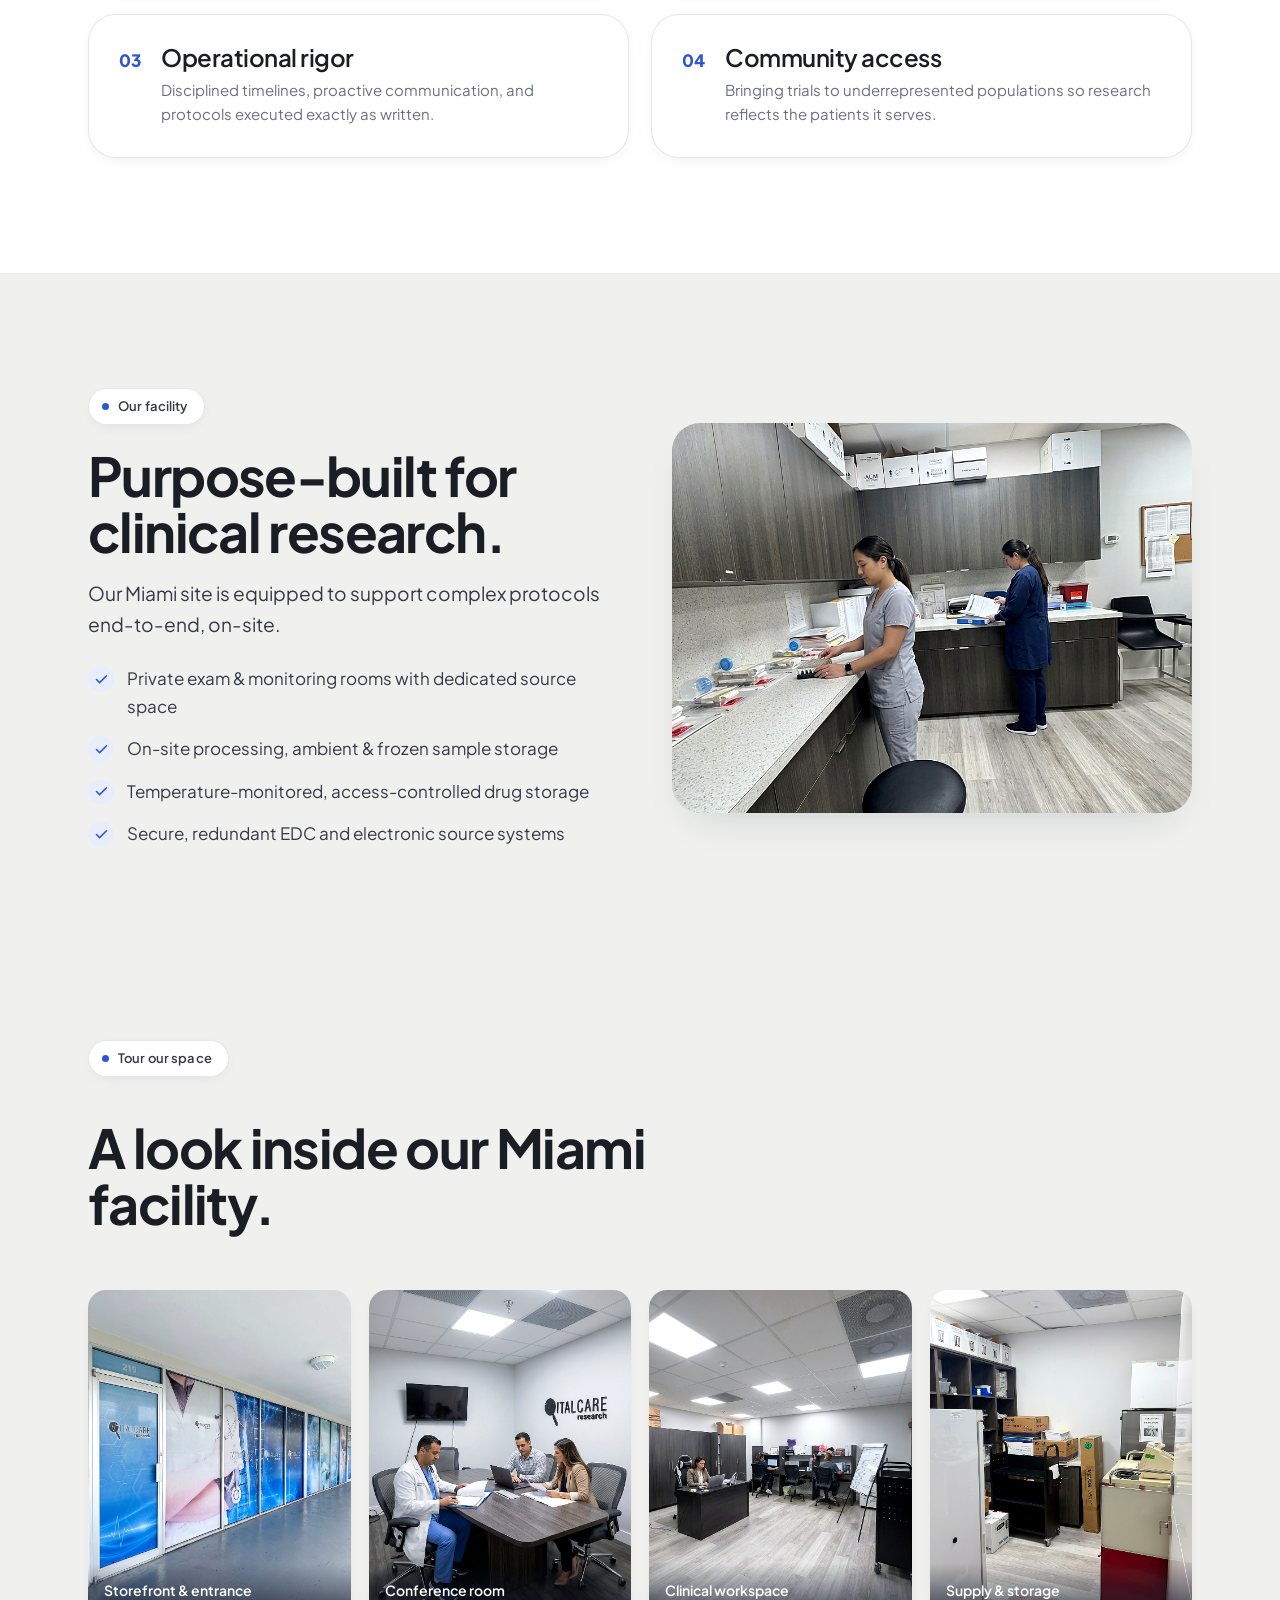
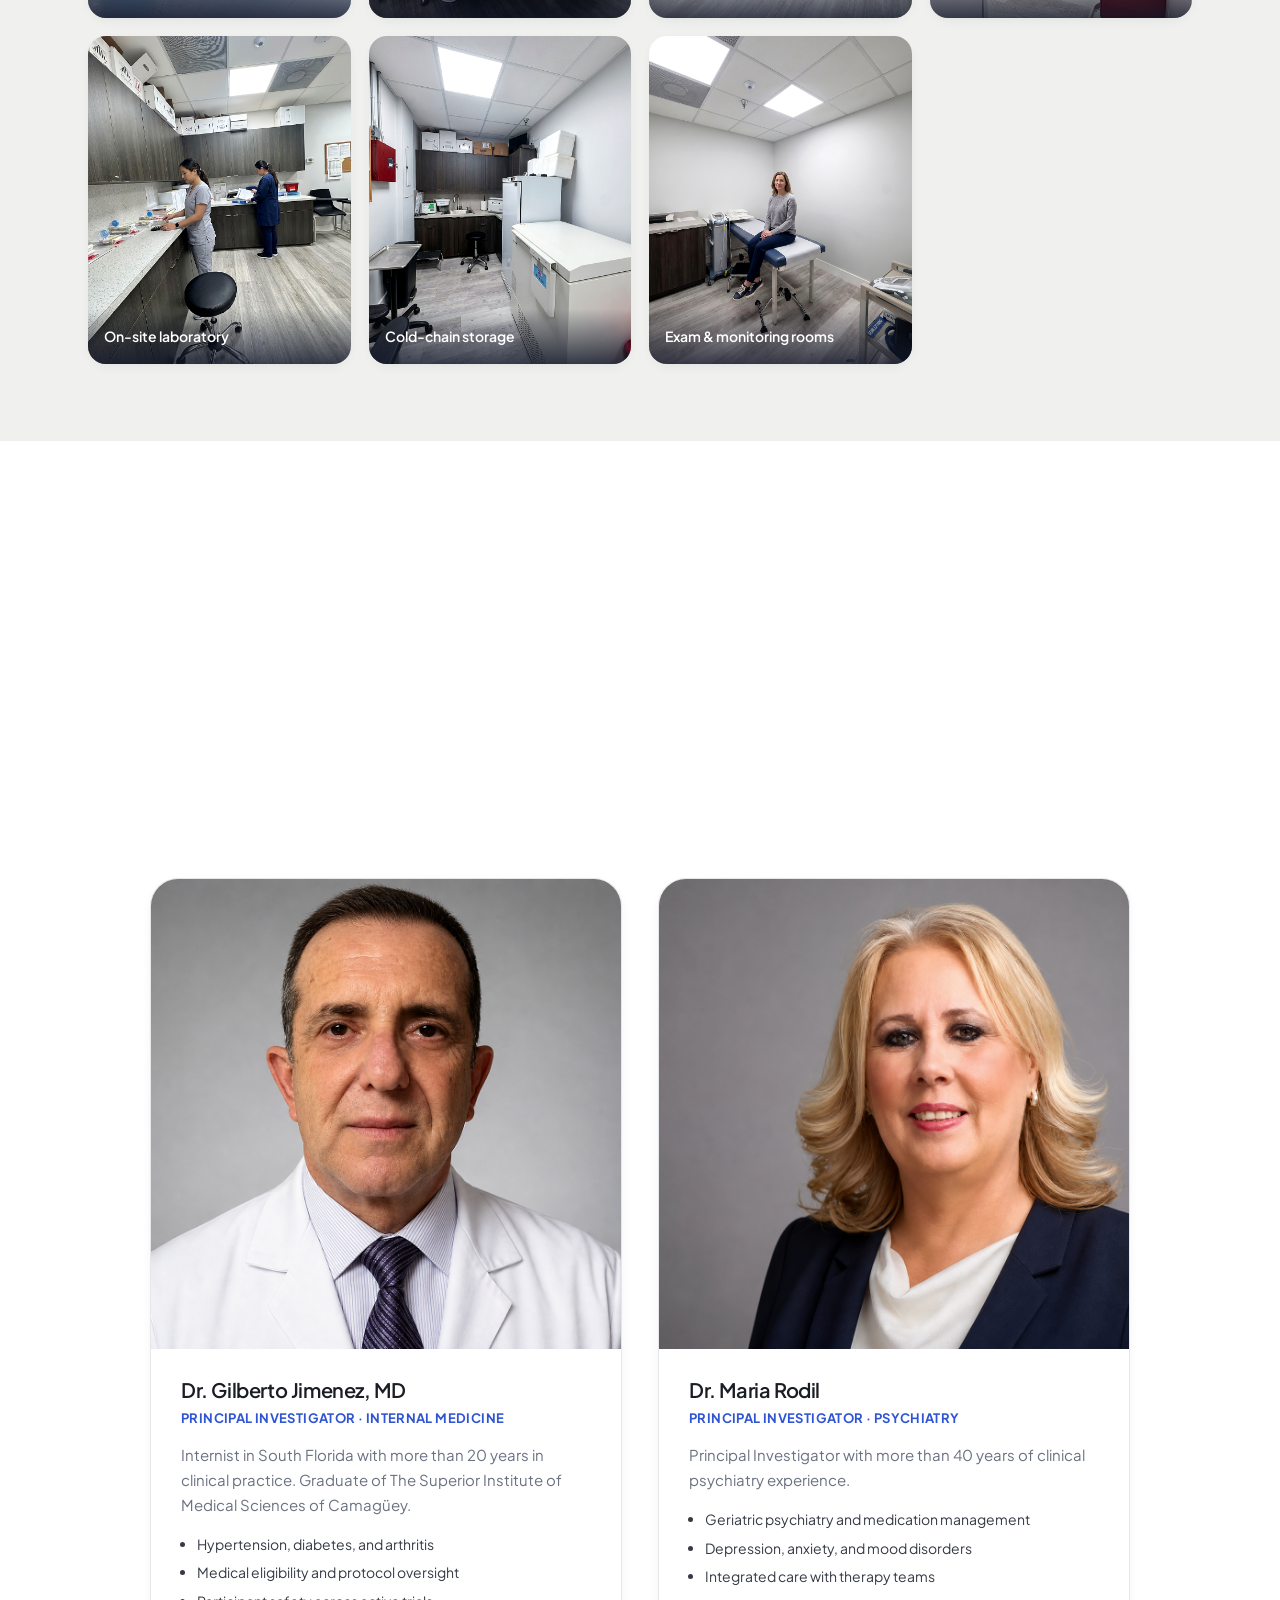
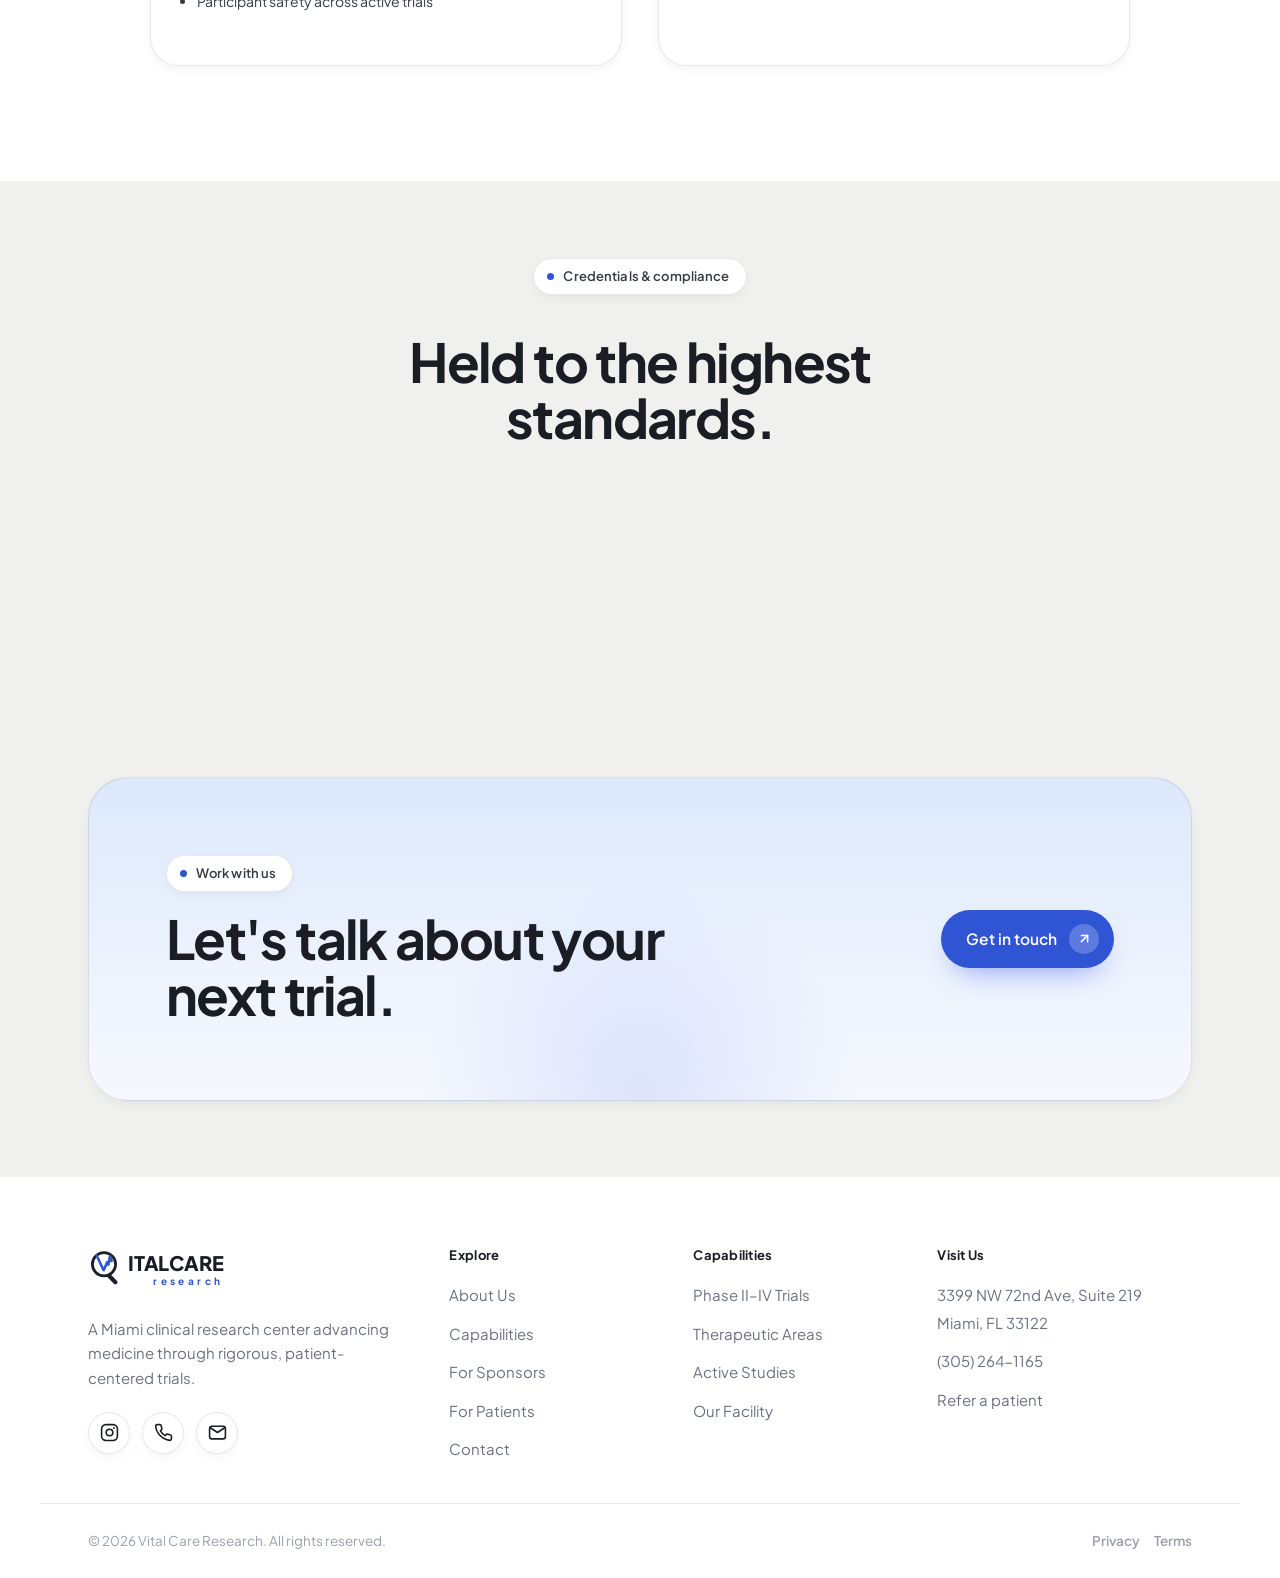
==== commit 3b8be912: "Update site content, photos, and footer after latest review. Refresh exam and lobby waiting imagery," ====
--- a/about.html
+++ b/about.html
@@ -51,7 +51,7 @@
       <p class="muted"><span data-es="Desde la primera llamada de viabilidad hasta el cierre final, nuestro equipo trata los datos del patrocinador y el bienestar del paciente como prioridades inseparables.">From first feasibility call to final close-out, our team treats sponsor data and patient wellbeing as inseparable priorities.</span></p>
     </div>
     <div class="reveal" data-d="2">
-      <img class="photo" src="img/bp.png" alt="Clinician taking a patient blood pressure" style="width:100%; aspect-ratio:4/3; border-radius:28px;">
+      <img class="photo" src="img/bp.png?v=22" alt="Patient waiting in the Vital Care Research lobby" style="width:100%; aspect-ratio:4/3; border-radius:28px;">
     </div>
   </div>
 </section>
@@ -106,7 +106,7 @@
       <figure><img src="img/storage.png?v=17" alt="Supply and storage"><figcaption><span data-es="Suministros y almacén">Supply &amp; storage</span></figcaption></figure>
       <figure><img src="img/lab.png?v=18" alt="On-site laboratory"><figcaption><span data-es="Laboratorio en el sitio">On-site laboratory</span></figcaption></figure>
       <figure><img src="img/cold-storage.png?v=17" alt="Cold-chain storage"><figcaption><span data-es="Almacenamiento en cadena de frío">Cold-chain storage</span></figcaption></figure>
-      <figure><img src="img/exam.png?v=18" alt="Exam and monitoring rooms"><figcaption><span data-es="Salas de examen y monitoreo">Exam &amp; monitoring rooms</span></figcaption></figure>
+      <figure><img src="img/exam.png?v=21" alt="Exam and monitoring rooms"><figcaption><span data-es="Salas de examen y monitoreo">Exam &amp; monitoring rooms</span></figcaption></figure>
     </div>
   </div>
 </section>
@@ -141,8 +141,8 @@
         </div>
         <div class="physician-body">
           <h3><span data-es="Dra. Maria Rodil">Dr. Maria Rodil</span></h3>
-          <p class="physician-role"><span data-es="Directora Médica · Psiquiatría">Medical Director · Psychiatry</span></p>
-          <p class="physician-lead"><span data-es="Directora Médica de Peace of Mind Mental Health, Inc., con más de 40 años de experiencia en psiquiatría clínica.">Medical Director at Peace of Mind Mental Health, Inc., with more than 40 years of clinical psychiatry experience.</span></p>
+          <p class="physician-role"><span data-es="Investigadora Principal · Psiquiatría">Principal Investigator · Psychiatry</span></p>
+          <p class="physician-lead"><span data-es="Investigadora Principal con más de 40 años de experiencia en psiquiatría clínica.">Principal Investigator with more than 40 years of clinical psychiatry experience.</span></p>
           <ul class="physician-points">
             <li><span data-es="Psiquiatría geriátrica y manejo de medicación">Geriatric psychiatry and medication management</span></li>
             <li><span data-es="Depresión, ansiedad y trastornos del ánimo">Depression, anxiety, and mood disorders</span></li>
@@ -188,7 +188,7 @@
 
 <div id="site-footer"></div>
 <script src="assets/i18n.js?v=13"></script>
-<script src="assets/site.js?v=13"></script>
+<script src="assets/site.js?v=14"></script>
 <script src="assets/chatbot.js?v=13"></script>
 </body>
 </html>
